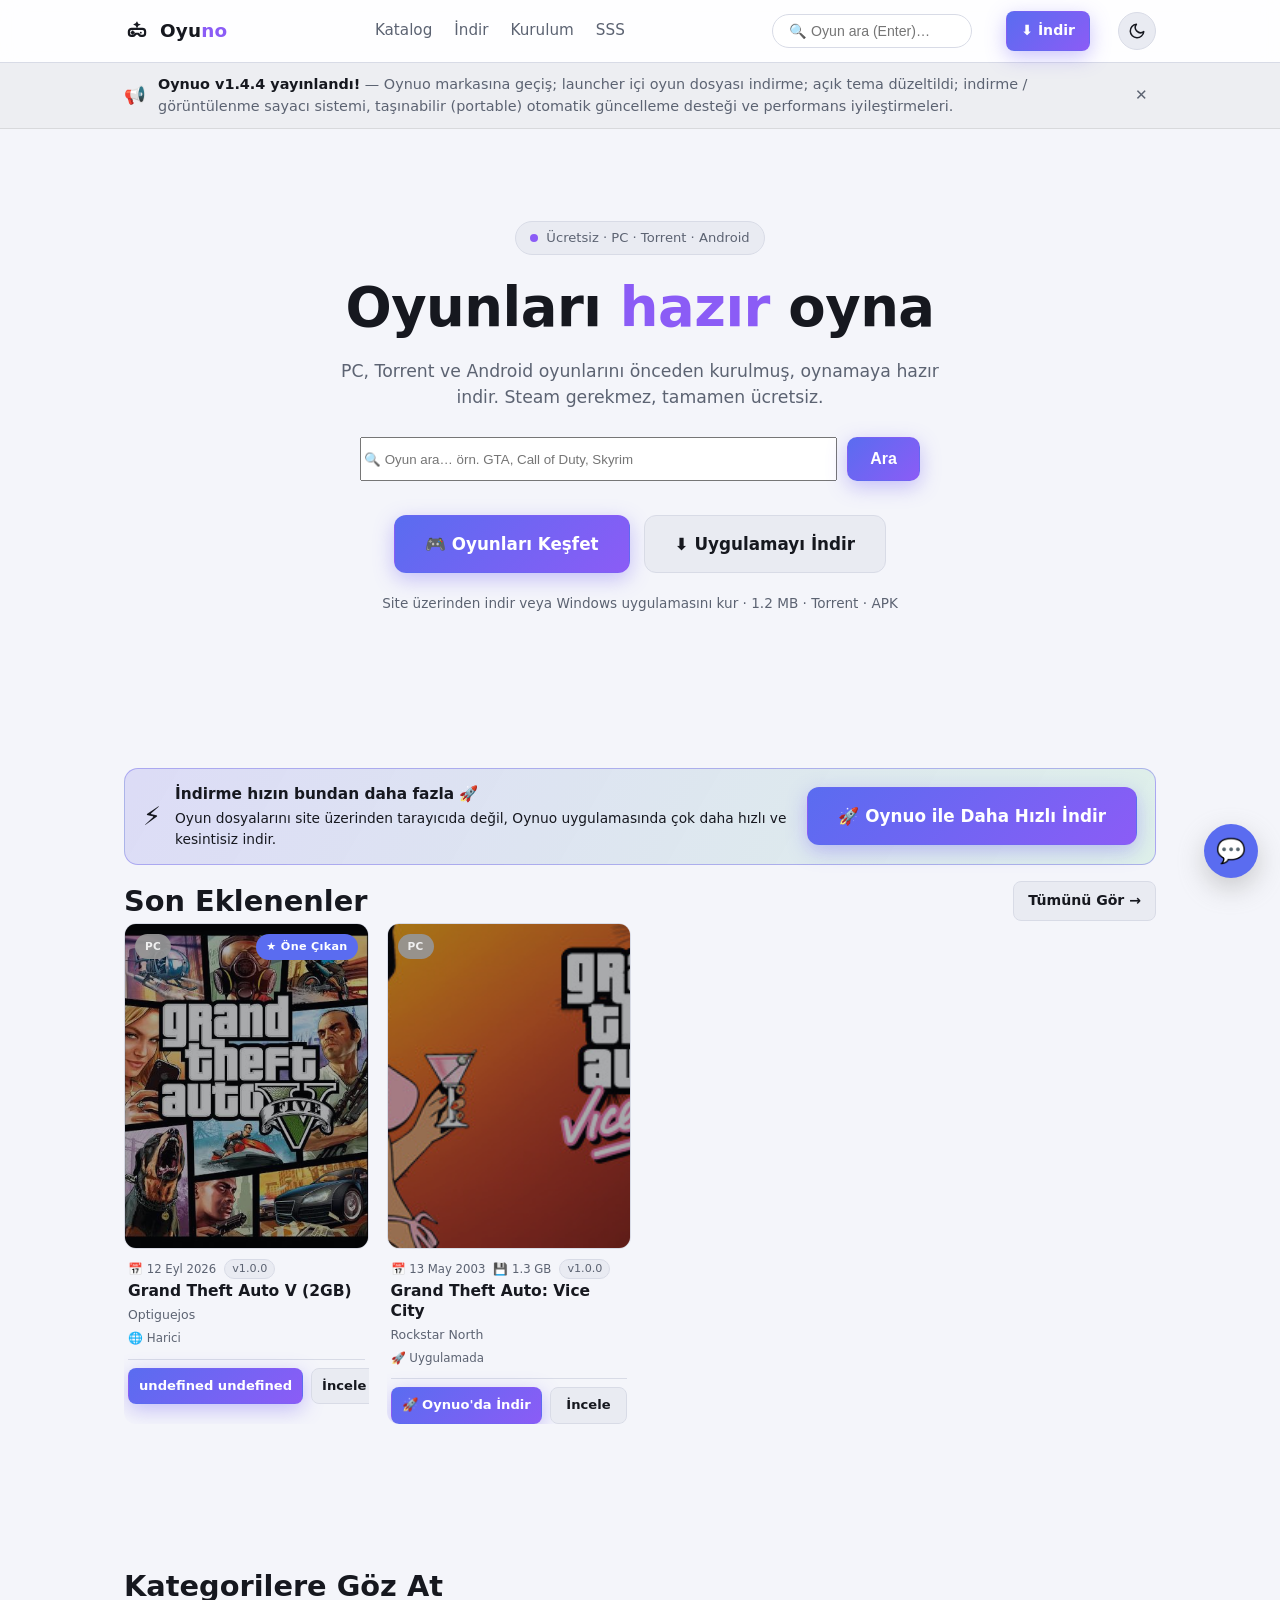
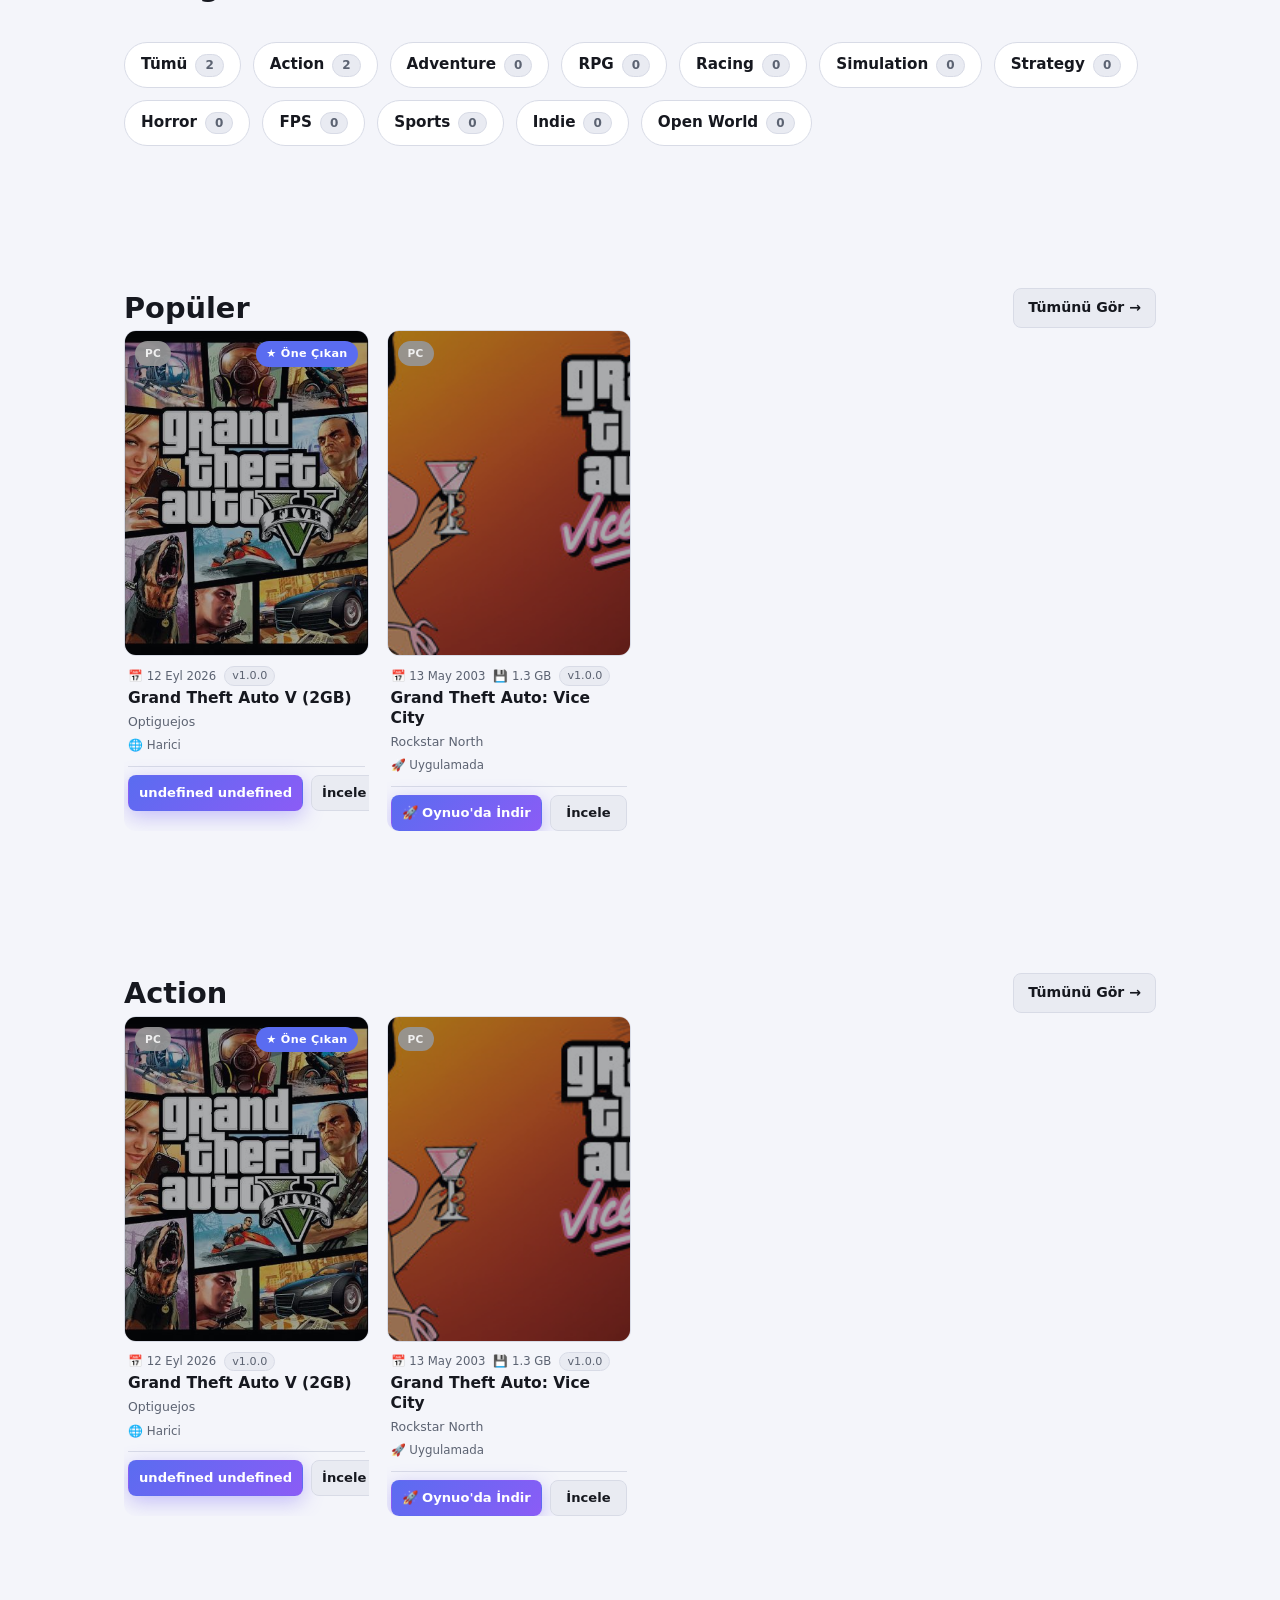
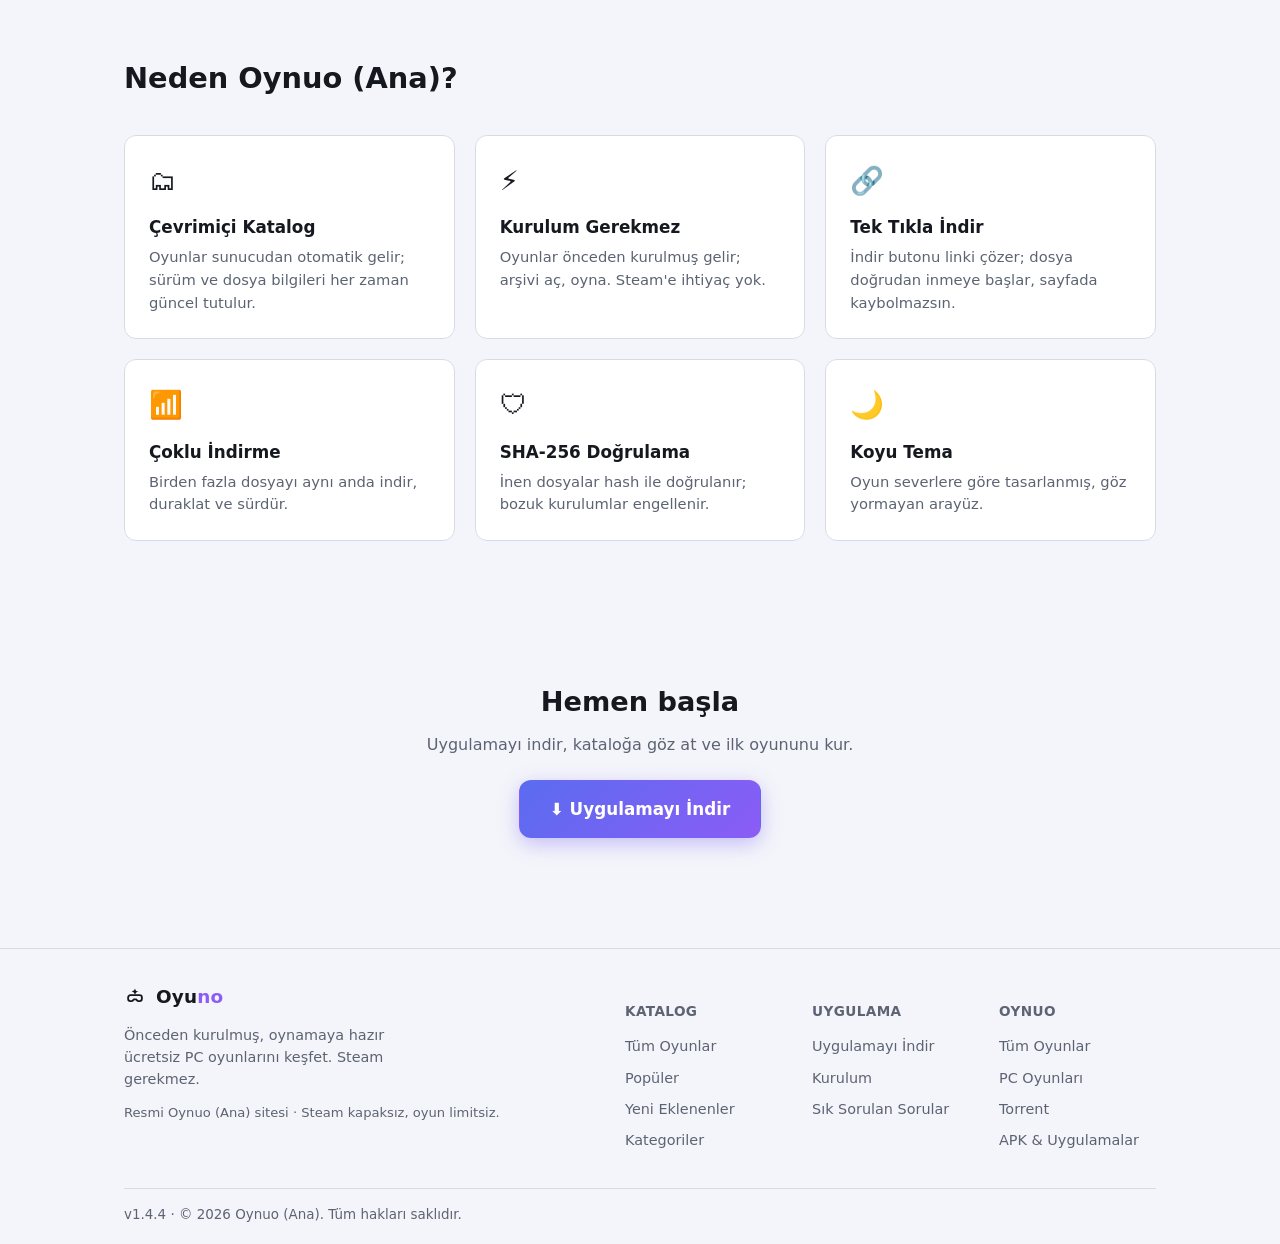
==== index.html @ 8cba9a00 "Modern renkli tema (mor-mavi), hero PC/Torrent/Android vurgusu, cache-busting v20260929b" ====
<!doctype html>
<html lang="tr">
<head>
  <meta charset="utf-8" />
  <meta name="viewport" content="width=device-width, initial-scale=1.0" />
  <title>Oynuo - Oyun Kütüphanesi</title>
  <meta name="description" content="Oynuo (Ana): en sevdiğin PC oyunlarını önceden kurulmuş, oynamaya hazır indir. Steam gerekmez, tamamen ücretsiz. Siteden veya Windows uygulamasından oyna." />
  <link rel="icon" href="logo.svg" type="image/svg+xml" />
  <link rel="icon" href="favicon.png" type="image/png" />
  <link rel="apple-touch-icon" href="apple-touch-icon.png" />
  <link rel="stylesheet" href="style.css?v=20260929b" />
</head>
<body>
  
  <header class="nav">
    <div class="wrap nav-inner">
      <a class="brand" href="#/">
        <svg viewBox="0 0 24 24" width="26" height="26" fill="none" stroke="currentColor" stroke-width="2" stroke-linecap="round" stroke-linejoin="round">
          <path d="M7 10h10a2.5 2.5 0 0 1 2.5 2.5V14a2.5 2.5 0 0 1-2.5 2.5h-1.2a2 2 0 0 1-1.6-.8l-1-1.2h-2.4l-1 1.2a2 2 0 0 1-1.6.8H7A2.5 2.5 0 0 1 4.5 14v-1.5A2.5 2.5 0 0 1 7 10z"/>
          <path d="M8 12.5v2M7 13.5h2"/>
          <circle cx="15.5" cy="13.5" r="0.9" fill="currentColor" stroke="none"/>
          <path d="M12 3l1.2 2.4L15.6 6l-2.4 1.2L12 9.6l-1.2-2.4L8.4 6l2.4-1.2z" fill="currentColor" stroke="none"/>
        </svg>
        <span class="brand-name">Oyu<span class="accent">no</span></span>
      </a>
      <nav class="nav-links">
        <a href="#/katalog">Katalog</a>
        <a href="#/indir">İndir</a>
        <a href="#/kurulum">Kurulum</a>
        <a href="#/sss">SSS</a>
      </nav>
      <input id="navSearch" class="nav-search" type="search" placeholder="🔍 Oyun ara (Enter)…" aria-label="Oyunda ara" />
      <a class="btn btn-primary btn-sm nav-cta" href="#/indir">⬇ İndir</a>
      <button id="themeToggle" class="btn btn-ghost btn-sm theme-toggle" title="Tema Değiştir" aria-label="Tema değiştir"><svg viewBox="0 0 24 24" width="18" height="18" fill="none" stroke="currentColor" stroke-width="2" stroke-linecap="round" stroke-linejoin="round"><circle cx="12" cy="12" r="4"/><path d="M12 2v2M12 20v2M4.9 4.9l1.4 1.4M17.7 17.7l1.4 1.4M2 12h2M20 12h2M4.9 19.1l1.4-1.4M17.7 6.3l1.4-1.4"/></svg></button>
    </div>
  </header>

  <div id="newsBanner" class="news-banner" hidden>
    <div class="wrap news-banner-inner">
      <span class="news-ico">📢</span>
      <div class="news-text" id="newsText"></div>
      <button class="news-close" id="newsClose" aria-label="Kapat">✕</button>
    </div>
  </div>

  <div id="updateBanner" class="update-banner" hidden></div>

  <main>
    <section data-view="home">
      <div class="hero">
        <div class="wrap hero-inner">
          <div class="hero-badge"><span class="dot"></span> Ücretsiz · PC · Torrent · Android</div>
          <h1>Oyunları <span class="accent">hazır</span> oyna</h1>
          <p class="hero-sub">PC, Torrent ve Android oyunlarını önceden kurulmuş, oynamaya hazır indir. Steam gerekmez, tamamen ücretsiz.</p>
          <form id="homeSearchForm" class="hero-search" action="#">
            <input id="homeSearchInput" type="search" placeholder="🔍 Oyun ara… örn. GTA, Call of Duty, Skyrim" />
            <button class="btn btn-primary" type="submit">Ara</button>
          </form>
          <div class="hero-cta">
            <a class="btn btn-primary btn-lg" href="#/katalog">🎮 Oyunları Keşfet</a>
            <a class="btn btn-ghost btn-lg" href="#/indir">⬇ Uygulamayı İndir</a>
          </div>
          <p class="hero-meta">Site üzerinden indir veya <span class="dim">Windows uygulamasını kur</span> · <span id="zipSize" class="dim">1.2 MB</span> · <a href="#/katalog" class="dim" data-tab-link="torrent">Torrent</a> · <a href="#/katalog" class="dim" data-tab-link="apk">APK</a></p>
        </div>
      </div>

      <section class="section" id="recentSection">
        <div class="wrap">
          <div class="promo-host" id="homePromo"></div>
          <div class="section-head">
            <h2 class="section-title">Son Eklenenler</h2>
            <a class="btn btn-ghost btn-sm" href="#/katalog">Tümünü Gör →</a>
          </div>
          <div id="homeRecentGrid" class="grid"><div class="loader"></div></div>
        </div>
      </section>

      <section class="section" id="catSection">
        <div class="wrap">
          <h2 class="section-title">Kategorilere Göz At</h2>
          <div id="homeCats" class="home-cats"></div>
        </div>
      </section>

      <section class="section" id="popularSection">
        <div class="wrap">
          <div class="section-head">
            <h2 class="section-title">Popüler</h2>
            <a class="btn btn-ghost btn-sm" href="#/katalog">Tümünü Gör →</a>
          </div>
          <div id="homePopularGrid" class="grid"></div>
        </div>
      </section>

      <div id="homeSections"></div>

      <section class="section" id="ozellikler">
        <div class="wrap">
          <h2 class="section-title">Neden Oynuo (Ana)?</h2>
          <div class="features">
            <div class="feature"><div class="f-icon">🗂</div><h3>Çevrimiçi Katalog</h3><p>Oyunlar sunucudan otomatik gelir; sürüm ve dosya bilgileri her zaman güncel tutulur.</p></div>
            <div class="feature"><div class="f-icon">⚡</div><h3>Kurulum Gerekmez</h3><p>Oyunlar önceden kurulmuş gelir; arşivi aç, oyna. Steam'e ihtiyaç yok.</p></div>
            <div class="feature"><div class="f-icon">🔗</div><h3>Tek Tıkla İndir</h3><p>İndir butonu linki çözer; dosya doğrudan inmeye başlar, sayfada kaybolmazsın.</p></div>
            <div class="feature"><div class="f-icon">📶</div><h3>Çoklu İndirme</h3><p>Birden fazla dosyayı aynı anda indir, duraklat ve sürdür.</p></div>
            <div class="feature"><div class="f-icon">🛡</div><h3>SHA-256 Doğrulama</h3><p>İnen dosyalar hash ile doğrulanır; bozuk kurulumlar engellenir.</p></div>
            <div class="feature"><div class="f-icon">🌙</div><h3>Koyu Tema</h3><p>Oyun severlere göre tasarlanmış, göz yormayan arayüz.</p></div>
          </div>
        </div>
      </section>

      <section class="section section-cta">
        <div class="wrap cta-inner">
          <h2>Hemen başla</h2>
          <p>Uygulamayı indir, kataloğa göz at ve ilk oyununu kur.</p>
          <a class="btn btn-primary btn-lg" href="#/indir">⬇ Uygulamayı İndir</a>
        </div>
      </section>
    </section>

    <section data-view="katalog" hidden>
      <div class="wrap section">
        <div class="catalog-head">
          <div>
            <h1 class="page-title" id="catalogTitle">Oyun Kataloğu</h1>
            <p class="page-sub" id="catalogCount">Yükleniyor…</p>
          </div>
          <div class="catalog-controls">
            <input id="searchInput" class="search-input" type="search" placeholder="🔍 Oyun ara…" oninput="window.app && app.applySearch(this.value)" />
            <nav class="platform-tabs" id="platformTabs" role="tablist" aria-label="Platform seçimi">
              <button type="button" class="ptab active" data-platform="all" role="tab" aria-selected="true">🗂 Tümü</button>
              <button type="button" class="ptab" data-platform="pc" role="tab" aria-selected="false">🖥️ PC</button>
              <button type="button" class="ptab" data-platform="torrent" role="tab" aria-selected="false">🌐 Torrent</button>
              <button type="button" class="ptab" data-platform="apk" role="tab" aria-selected="false">🤖 APK</button>
            </nav>
            <select id="catFilter" class="select" onchange="window.app && app.applyFilter(this.value)">
              <option value="">Tüm Kategoriler</option>
            </select>
            <select id="sortFilter" class="select" onchange="window.app && app.applySort(this.value)">
              <option value="default">Sıralama</option>
              <option value="popular">🔥 Popüler</option>
              <option value="new">🕐 Yeni</option>
              <option value="az">🔤 Alfabetik</option>
            </select>
          </div>
        </div>
        <div id="appsStrip" class="apps-strip" hidden></div>
        <div id="catalogGrid" class="grid">
          <div class="loader"></div>
        </div>
      </div>
    </section>

    <section data-view="game" hidden>
      <div class="wrap section" id="gameDetail"><div class="loader"></div></div>
    </section>

    <section data-view="indir" hidden>
      <div class="wrap section">
        <h1 class="page-title">Uygulamaları İndir</h1>
        <p class="page-sub">Platformuna göre en uygun paketi seç. PC için Oynuo masaüstü, Android için Oynuo APK.</p>
        <h2 class="apps-group-title" style="margin-top:6px;text-transform:none;font-size:1rem">🖥 PC — Oynuo Windows Uygulaması</h2>
        <div class="downloads">
          <a class="card card-featured" href="downloads/Oynuo-1.4.4-installers.zip">
            <div class="card-tag">Önerilen</div>
            <div class="card-icon">📦</div>
            <h3>Tüm Kurulumlar (ZIP)</h3>
            <p>Oynuo (Ana) kurulum (EXE) + MSI, tek arşivde.</p>
            <div class="card-size" id="zipCardSize">4.0 MB</div>
            <span class="btn btn-primary">ZIP İndir</span>
          </a>
          <a class="card" href="downloads/Oynuo_1.4.4_x64-setup.exe">
            <div class="card-icon">⚙️</div>
            <h3>Kurulum (EXE)</h3>
            <p>NSIS kurulum sihirbazı. En kolay yol.</p>
            <div class="card-size" id="exeSize">1.2 MB</div>
            <span class="btn btn-ghost">EXE İndir</span>
          </a>
          <a class="card" href="downloads/Oynuo_1.4.4_x64_en-US.msi">
            <div class="card-icon">🏢</div>
            <h3>MSI Paketi</h3>
            <p>Kurumsal dağıtım için Windows Installer.</p>
            <div class="card-size" id="msiSize">1.7 MB</div>
            <span class="btn btn-ghost">MSI İndir</span>
          </a>
          <a class="card" href="downloads/Oynuo_1.4.4_portable.exe">
            <div class="card-icon">💾</div>
            <h3>Taşınabilir (EXE)</h3>
            <p>Kurulum gerektirmez; çift tıkla çalıştır.</p>
            <div class="card-size" id="portableSize">3.2 MB</div>
            <span class="btn btn-ghost">EXE İndir</span>
          </a>
        </div>
        <h2 class="apps-group-title" style="margin-top:30px;text-transform:none;font-size:1rem">🤖 Android — Oynuo Mobil Uygulaması (APK)</h2>
        <div class="downloads">
          <a class="card card-featured" href="downloads/OynuoAndroid-arm64.apk">
            <div class="card-tag">Önerilen</div>
            <div class="card-icon">🤖</div>
            <h3>Oynuo Android (ARM64)</h3>
            <p>Güncel Android telefonlar (çoğu cihaz) için APK.</p>
            <div class="card-size">6.8 MB</div>
            <span class="btn btn-primary">APK İndir</span>
          </a>
          <a class="card" href="downloads/OynuoAndroid-x86_64.apk">
            <div class="card-icon">📱</div>
            <h3>Oynuo Android (x86_64)</h3>
            <p>Emülatörler (BlueStacks vb.) ve x86_64 cihazlar için APK.</p>
            <div class="card-size">7.7 MB</div>
            <span class="btn btn-ghost">APK İndir</span>
          </a>
        </div>
      </div>
    </section>

    <section data-view="kurulum" hidden>
      <div class="wrap section">
        <h1 class="page-title">Kurulum</h1>
        <p class="page-sub">Uygulama kısa sürede çalışmaya hazır. Tek akış; seçim gerekmez.</p>
        <div id="setupWizard">
          <div class="setup-bar"><div id="setupBarFill" class="setup-bar-fill"></div></div>
          <div class="sw-steps">
            <div class="sw-step" id="swStep1">
              <div class="sw-num">1</div>
              <div class="sw-body">
                <div class="sw-title">Dosya hazırlanıyor</div>
                <p class="sw-sub">Kurulum paketi indiriliyor ve doğrulanıyor.</p>
              </div>
              <div class="sw-check">⏳</div>
            </div>
            <div class="sw-step" id="swStep2">
              <div class="sw-num">2</div>
              <div class="sw-body">
                <div class="sw-title">Kuruluma hazırlık</div>
                <p class="sw-sub">Gerekli dosyalar kontrol ediliyor; bağımlılıklar hazırlanıyor.</p>
              </div>
              <div class="sw-check">⋯</div>
            </div>
            <div class="sw-step" id="swStep3">
              <div class="sw-num">3</div>
              <div class="sw-body">
                <div class="sw-title">Uygulama kuruluyor</div>
                <p class="sw-sub">Eski sürüm silinmez, dosyaların üzerine yazılır; hesaplar, favoriler ve tema tercihlerin aynen korunur.</p>
              </div>
              <div class="sw-check">⋯</div>
            </div>
            <div class="sw-step" id="swStep4">
              <div class="sw-num">4</div>
              <div class="sw-body">
                <div class="sw-title">Sunucuya bağlanıyor</div>
                <p class="sw-sub">İlk açılışta ayarlardan oyun sunucusunun adresi girilir (örn. http://192.168.1.20:3001).</p>
              </div>
              <div class="sw-check">⋯</div>
            </div>
            <div class="sw-step" id="swStep5">
              <div class="sw-num">✓</div>
              <div class="sw-body">
                <div class="sw-title">Kurulum tamamlandı</div>
                <p class="sw-sub">Oynamaya hazırsın. Katalogdan tek tık seç ve başlat.</p>
              </div>
              <div class="sw-check">🎉</div>
            </div>
          </div>
          <div class="sw-actions">
            <button class="btn btn-primary btn-lg" id="setupNext" type="button">Sıradaki →</button>
            <a class="btn btn-ghost" id="setupStart" href="#/indir">Paketi İndir</a>
          </div>
          <p class="sw-status dim" id="setupStatus"></p>
        </div>
      </div>
    </section>

    <section data-view="sss" hidden>
      <div class="wrap section">
        <h1 class="page-title">Sık Sorulan Sorular</h1>
        <div class="faq">
          <details><summary>Uygulama ücretli mi?</summary><p>Hayır. Oynuo (Ana) tamamen ücretsizdir.</p></details>
          <details><summary>Hangi sistemlerde çalışır?</summary><p>Windows 10/11 (64-bit). Güncel bir WebView2 sürümü gereklidir; genellikle otomatik kurulur.</p></details>
          <details><summary>Oyunlar nereden geliyor?</summary><p>Katalog, sunucudaki çevrimiçi API üzerinden güncel tutulur; oyunlar sunucuya eklenen linklerle yayınlanır.</p></details>
          <details><summary>Oyunu siteden de indirebilir miyim?</summary><p>Evet. İndir butonu linki çözer ve dosyayı doğrudan indirmeye başlar; gerekirse sayfada açmaya devam edebilirsin.</p></details>
          <details><summary>İnternet bağlantısı olmadan kullanabilir miyim?</summary><p>Oyun listesi için sunucuya bağlantı gerekir; katalog alındıktan sonra cihazda önbellekte tutulur.</p></details>
        </div>
      </div>
    </section>
  </main>

  <footer class="footer">
    <div class="wrap footer-grid">
      <div class="footer-col footer-about">
        <div class="brand">
          <svg viewBox="0 0 24 24" width="22" height="22" fill="none" stroke="currentColor" stroke-width="2" stroke-linecap="round" stroke-linejoin="round">
            <path d="M7 10h10a2.5 2.5 0 0 1 2.5 2.5V14a2.5 2.5 0 0 1-2.5 2.5h-1.2a2 2 0 0 1-1.6-.8l-1-1.2h-2.4l-1 1.2a2 2 0 0 1-1.6.8H7A2.5 2.5 0 0 1 4.5 14v-1.5A2.5 2.5 0 0 1 7 10z"/>
            <path d="M12 3l1.2 2.4L15.6 6l-2.4 1.2L12 9.6l-1.2-2.4L8.4 6l2.4-1.2z" fill="currentColor" stroke="none"/>
          </svg>
          <span class="brand-name">Oyu<span class="accent">no</span></span>
        </div>
        <p class="footer-blurb">Önceden kurulmuş, oynamaya hazır ücretsiz PC oyunlarını keşfet. Steam gerekmez.</p>
        <p class="footer-official">Resmi Oynuo (Ana) sitesi · <span class="dim">Steam kapaksız, oyun limitsiz.</span></p>
      </div>
      <div class="footer-col">
        <h4>Katalog</h4>
        <a href="#/katalog">Tüm Oyunlar</a>
        <a href="#/katalog">Popüler</a>
        <a href="#/katalog">Yeni Eklenenler</a>
        <a href="#/katalog">Kategoriler</a>
      </div>
      <div class="footer-col">
        <h4>Uygulama</h4>
        <a href="#/indir">Uygulamayı İndir</a>
        <a href="#/kurulum">Kurulum</a>
        <a href="#/sss">Sık Sorulan Sorular</a>
      </div>
      <div class="footer-col">
        <h4>Oynuo</h4>
        <a href="#/katalog">Tüm Oyunlar</a>
        <a href="#" onclick="window.app && app.applyPlatform('pc'); location.hash='/katalog'; return false;">PC Oyunları</a>
        <a href="#" onclick="window.app && app.applyPlatform('torrent'); location.hash='/katalog'; return false;">Torrent</a>
        <a href="#" onclick="window.app && app.applyPlatform('apk'); location.hash='/katalog'; return false;">APK & Uygulamalar</a>
      </div>
      <div class="footer-bottom">
        <p class="footer-meta"><span id="footerVersion">v1.4.4</span> · © 2026 Oynuo (Ana). Tüm hakları saklıdır.</p>
      </div>
    </div>
  </footer>

  <button id="feedbackBtn" class="feedback-fab" title="Geri Bildirim & Hata Bildir">💬</button>
  <button id="toTop" class="to-top" title="Yukarı Dön" aria-label="Yukarı dön">↑</button>

  <script src="app.js?v=20260929b"></script>
  <script>
    (function () {
      var tabs = document.querySelectorAll("#platformTabs .ptab");
      function syncTabs(platform) {
        tabs.forEach(function (b) {
          var on = (b.dataset.platform || "all") === (platform || "all");
          b.classList.toggle("active", on);
          b.setAttribute("aria-selected", on ? "true" : "false");
        });
      }
      tabs.forEach(function (b) {
        b.addEventListener("click", function () {
          var p = b.dataset.platform || "all";
          if (window.app) app.applyPlatform(p);
          syncTabs(p);
        });
      });
      document.addEventListener("DOMContentLoaded", function () {
        var plat = null;
        try { var h = (location.hash || "").toLowerCase(); var m = h.match(/(?:pc|torrent|apk)/); if (m) plat = m[0]; } catch (e) {}
        syncTabs(plat || "all");
      });
    })();
  </script>
</body>
</html>
---- style.css ----
:root {
  --bg: #0f1420;
  --bg-soft: #161d2c;
  --bg-raised: #1e2736;
  --border: #2b3650;
  --text: #eef1f7;
  --text-dim: #a3adc2;
  --primary: #5a6cf0;
  --primary-hover: #7a89ff;
  --accent: #8b5cf6;
  --radius: 12px;
  --shadow: 0 10px 30px rgba(0, 0, 0, .35);
  color-scheme: dark;
}

[data-theme="light"] {
  --bg: #f4f5fa;
  --bg-soft: #ffffff;
  --bg-raised: #e9ebf2;
  --border: #d8dbe6;
  --text: #16181f;
  --text-dim: #5c6372;
  --primary: #5a6cf0;
  --primary-hover: #4a5ad8;
  --accent: #8b5cf6;
  --shadow: 0 10px 30px rgba(40, 45, 70, .12);
  color-scheme: light;
}

[data-theme="light"] body {
  background: var(--bg);
}

[data-theme="light"] .nav { background: rgba(255, 255, 255, .85); }
[data-theme="light"] .site-link.active { color: #fff; }
[data-theme="light"] .site-link.active:hover { color: #fff; }
[data-theme="light"] .gcard-overlay { background: rgba(10, 12, 18, .35); }
[data-theme="light"] .gcard-cat { background: rgba(255, 255, 255, .85); border-color: rgba(0,0,0,.1); color: #16181f; }
[data-theme="light"] .gcard-play svg { background: rgba(255, 255, 255, .85); border-color: rgba(0,0,0,.2); color: #16181f; }

* { box-sizing: border-box; }

html { scroll-behavior: smooth; }

body {
  margin: 0;
  font-family: "Segoe UI", system-ui, -apple-system, Roboto, Arial, sans-serif;
  background: var(--bg);
  color: var(--text);
  line-height: 1.55;
  min-height: 100vh;
  overflow-x: hidden;
}

a { color: inherit; text-decoration: none; }
img { max-width: 100%; display: block; }
h1, h2, h3, p { margin: 0; }
::selection { background: rgba(150, 150, 150, .35); }
:focus-visible { outline: 2px solid var(--primary); outline-offset: 2px; border-radius: 4px; }

::-webkit-scrollbar { width: 11px; height: 11px; }
::-webkit-scrollbar-track { background: var(--bg); }
::-webkit-scrollbar-thumb { background: var(--bg-raised); border-radius: 8px; border: 2px solid var(--bg); }
::-webkit-scrollbar-thumb:hover { background: var(--primary); }

.wrap { max-width: 1080px; margin: 0 auto; padding: 0 24px; }
.dim { color: var(--text-dim); }
.accent { color: var(--accent); }

/* ---------- Nav ---------- */
.nav {
  position: sticky;
  top: 0;
  z-index: 50;
  background: rgba(28, 28, 28, .82);
  backdrop-filter: blur(12px);
  border-bottom: 1px solid var(--border);
}
.nav-inner { display: flex; align-items: center; gap: 28px; height: 62px; }
.brand { display: flex; align-items: center; gap: 10px; font-weight: 700; font-size: 1.15rem; letter-spacing: .2px; }

/* ---------- Site switcher ---------- */
.site-switch { background: var(--bg-soft); border-bottom: 1px solid var(--border); }
.site-switch-inner { display: flex; align-items: center; gap: 6px; min-height: 38px; max-width: 1080px; margin: 0 auto; padding: 6px 24px; flex-wrap: wrap; }
.site-switch-label { font-size: .74rem; font-weight: 700; color: var(--text-dim); margin-right: 4px; }
.site-link { font-size: .74rem; font-weight: 700; color: var(--text-dim); padding: 4px 11px; border-radius: 999px; border: 1px solid transparent; transition: all .14s; white-space: nowrap; }
.site-link:hover { color: var(--text); background: var(--bg-raised); border-color: var(--border); }
.site-link.active { color: #111; background: var(--primary); border-color: var(--primary); }
.site-link.active:hover { color: #111; }
.nav-links { display: flex; gap: 22px; margin-left: auto; }
.nav-links a { color: var(--text-dim); font-size: .95rem; transition: color .15s; }
.nav-links a:hover { color: var(--text); }
.nav-cta { margin-left: 6px; }
.nav-search {
  margin-left: auto;
  background: var(--bg-soft); color: var(--text);
  border: 1px solid var(--border); border-radius: 999px;
  padding: 8px 16px; font-size: .88rem; width: 200px; outline: none;
  transition: border-color .15s, width .2s ease;
}
.nav-search:focus { border-color: var(--primary); width: 240px; }

/* ---------- Update banner ---------- */
.update-banner {
  position: sticky;
  top: 62px;
  z-index: 45;
  border-bottom: 1px solid rgba(150, 150, 150, .25);
  background: rgba(150, 150, 150, .08);
  backdrop-filter: blur(12px);
}
.update-banner-inner {
  display: flex;
  align-items: center;
  gap: 12px;
  max-width: 1080px;
  margin: 0 auto;
  padding: 10px 24px;
  font-size: .9rem;
}
.update-text { display: flex; flex-direction: column; gap: 2px; color: var(--text-dim); }
.update-text strong { color: var(--text); }
.update-actions { margin-left: auto; display: flex; align-items: center; gap: 10px; flex-shrink: 0; }

/* ---------- Buttons ---------- */
.btn {
  display: inline-flex;
  align-items: center;
  justify-content: center;
  gap: 8px;
  border: 1px solid transparent;
  border-radius: 10px;
  font-size: 1rem;
  font-weight: 600;
  padding: 12px 22px;
  cursor: pointer;
  transition: transform .12s, box-shadow .12s, background .15s;
  white-space: nowrap;
}
.btn:hover { transform: translateY(-1px); }
.btn-primary { background: linear-gradient(135deg, #5a6cf0, #8b5cf6); color: #fff; box-shadow: 0 6px 20px rgba(110, 90, 245, .35); }
[data-theme="light"] .btn-primary { color: #fff; }
.btn-primary:hover { box-shadow: 0 8px 26px rgba(110, 90, 245, .5); transform: translateY(-1px); }
.btn-ghost { background: var(--bg-raised); color: var(--text); border-color: var(--border); }
.btn-ghost:hover { border-color: var(--primary); }
.btn-sm { padding: 8px 14px; font-size: .88rem; border-radius: 8px; }
.btn-lg { padding: 15px 30px; font-size: 1.05rem; border-radius: 12px; }
.btn svg { flex: none; }

/* ---------- Hero ---------- */
.hero { padding: 92px 0 84px; text-align: center; }
.hero-badge { display: inline-flex; align-items: center; gap: 8px; background: var(--bg-raised); border: 1px solid var(--border); padding: 6px 14px; border-radius: 999px; font-size: .82rem; color: var(--text-dim); margin-bottom: 22px; }
.hero-badge .dot { width: 8px; height: 8px; border-radius: 50%; background: var(--accent); }
.hero h1 { font-size: clamp(2.2rem, 5vw, 3.4rem); font-weight: 800; letter-spacing: -.5px; line-height: 1.15; }
.hero-sub { max-width: 640px; margin: 18px auto 0; color: var(--text-dim); font-size: 1.08rem; }
.hero-cta { display: flex; gap: 14px; justify-content: center; flex-wrap: wrap; margin-top: 34px; }
.hero-meta { margin-top: 20px; color: var(--text-dim); font-size: .85rem; }
.hero-search { display: flex; gap: 10px; max-width: 560px; margin: 26px auto 0; }
.hero-search input { flex: 1; min-width: 0; }

/* ---------- Sections ---------- */
.section { padding: 70px 0; }
.section-head { display: flex; align-items: center; justify-content: space-between; gap: 14px; flex-wrap: wrap; }
.section-head .section-title { margin-bottom: 0; }
.section-title { font-size: 1.8rem; font-weight: 800; margin-bottom: 34px; }
.page-title { font-size: 2rem; font-weight: 800; }
.page-sub { color: var(--text-dim); margin-top: 6px; margin-bottom: 28px; }

/* ---------- Home categories ---------- */
.home-cats { display: flex; flex-wrap: wrap; gap: 12px; }
.cat-chip {
  display: inline-flex; align-items: center; gap: 8px;
  padding: 10px 16px; border-radius: 999px;
  background: var(--bg-soft); border: 1px solid var(--border);
  font-size: .95rem; font-weight: 600; color: var(--text);
  transition: transform .15s, border-color .15s, background .15s;
}
.cat-chip:hover { transform: translateY(-2px); border-color: var(--primary); background: var(--bg-raised); }
.cat-chip-count {
  background: var(--bg-raised); border: 1px solid var(--border);
  border-radius: 999px; padding: 1px 9px; font-size: .75rem; color: var(--text-dim);
}

.features { display: grid; grid-template-columns: repeat(auto-fit, minmax(260px, 1fr)); gap: 20px; }
.feature { background: var(--bg-soft); border: 1px solid var(--border); border-radius: var(--radius); padding: 24px; transition: transform .15s, border-color .15s; }
.feature:hover { transform: translateY(-3px); border-color: var(--primary); }
.f-icon { font-size: 1.7rem; }
.feature h3 { margin: 12px 0 6px; font-size: 1.05rem; }
.feature p { color: var(--text-dim); font-size: .92rem; }

.section-cta { text-align: center; }
.cta-inner h2 { font-size: 1.7rem; }
.cta-inner p { color: var(--text-dim); margin: 10px 0 22px; }

/* ---------- News banner ---------- */
.news-banner {
  background: rgba(150, 150, 150, .08);
  border-bottom: 1px solid rgba(150, 150, 150, .25);
}
.news-banner-inner { display: flex; align-items: center; gap: 12px; max-width: 1080px; margin: 0 auto; padding: 10px 24px; font-size: .9rem; }
.news-ico { font-size: 1.1rem; flex: none; }
.news-text { color: var(--text-dim); }
.news-text strong { color: var(--text); }
.news-close { margin-left: auto; flex: none; background: none; border: none; color: var(--text-dim); font-size: .95rem; cursor: pointer; padding: 4px 8px; border-radius: 8px; }
.news-close:hover { color: var(--text); background: var(--bg-raised); }

/* ---------- Theme toggle / feedback ---------- */
.theme-toggle {
  width: 38px; height: 38px; padding: 0; flex: none;
  display: inline-flex; align-items: center; justify-content: center;
  font-size: 1.15rem; line-height: 1; border-radius: 50%;
  border: 1px solid var(--border);
  background: var(--bg-raised);
  color: var(--text);
  cursor: pointer;
  transition: transform .3s ease, border-color .2s, box-shadow .2s, color .2s;
}
.theme-toggle:hover {
  border-color: var(--primary);
  color: var(--accent);
  box-shadow: 0 0 0 4px rgba(150, 150, 150, .15);
  transform: rotate(20deg) scale(1.08);
}
.theme-toggle:active { transform: rotate(100deg) scale(.94); }
.feedback-fab {
  position: fixed; right: 22px; bottom: 22px; z-index: 300; width: 54px; height: 54px;
  border: none; border-radius: 50%; cursor: pointer; font-size: 1.5rem;
  background: var(--primary); color: #fff;
  box-shadow: 0 10px 26px rgba(150, 150, 150, .45); transition: transform .15s, box-shadow .15s;
}
.feedback-fab:hover { transform: translateY(-3px) scale(1.05); box-shadow: 0 14px 30px rgba(150, 150, 150, .55); }

/* ---------- Stats badges ---------- */
.gcard-stats { display: flex; align-items: center; gap: 10px; flex-wrap: wrap; margin-top: 6px; }
.gcard-stats span { color: var(--text-dim); font-size: .76rem; }
.stat-views::before { content: "👁 "; }
.stat-downloads::before { content: "⬇ "; }
.stat-popular { color: var(--accent) !important; font-weight: 700; }
.stat-popular::before { content: "🔥 "; }
.gcard-views, .gcard-dl { color: var(--text-dim); font-size: .78rem; }
.gcard-meta-sep { color: var(--border); opacity: .8; }

/* ---------- Sort row tweak ---------- */
.sort-note { color: var(--text-dim); font-size: .82rem; margin-top: 8px; }

/* ---------- Catalog ---------- */
.catalog-head { display: flex; justify-content: space-between; align-items: flex-end; gap: 16px; flex-wrap: wrap; }
.catalog-controls { display: flex; gap: 10px; flex-wrap: wrap; }
.search-input {
  background: var(--bg-raised); color: var(--text); border: 1px solid var(--border);
  border-radius: 10px; padding: 10px 14px; font-size: 16px; outline: none; min-width: 220px;
}
.search-input:focus { border-color: var(--primary); }
.select {
  background: var(--bg-raised); color: var(--text); border: 1px solid var(--border);
  border-radius: 10px; padding: 10px 14px; font-size: 16px; cursor: pointer; outline: none;
}
.select:focus { border-color: var(--primary); }

.grid { display: grid; grid-template-columns: repeat(auto-fill, minmax(200px, 1fr)); gap: 18px; }

.gcard { background: transparent; border: none; border-radius: 12px; overflow: hidden; display: flex; flex-direction: column; transition: transform .15s; position: relative; }
.gcard:hover { transform: translateY(-3px); }
.gcard-cover { position: relative; aspect-ratio: 3 / 4; background: var(--bg-raised); border-radius: 12px; border: 1px solid var(--border); overflow: hidden; display: block; transition: border-color .15s, box-shadow .15s; }
.gcard:hover .gcard-cover { border-color: var(--primary); box-shadow: 0 12px 30px rgba(150, 150, 150, .22); }
.gcard-cover-img { width: 100%; height: 100%; object-fit: cover; transition: transform .3s; }
.gcard:hover .gcard-cover-img { transform: scale(1.05); }
.gcard-cover .placeholder { position: absolute; inset: 0; display: flex; align-items: center; justify-content: center; font-size: 2.6rem; opacity: .7; }
.gcard-overlay { position: absolute; inset: 0; background: rgba(8, 10, 15, .35); pointer-events: none; }
.gcard-cat { position: absolute; top: 10px; left: 10px; background: rgba(13, 15, 20, .8); backdrop-filter: blur(6px); padding: 4px 10px; border-radius: 999px; font-size: .72rem; color: var(--text); border: 1px solid rgba(255,255,255,.12); z-index: 2; }
.gcard-platform { position: absolute; top: 10px; left: 10px; padding: 4px 10px; border-radius: 999px; font-size: .66rem; font-weight: 700; letter-spacing: .3px; z-index: 2; }
.badge-torrent { background: rgba(150,150,150,.92); color: #efefef; }
.badge-apk { background: rgba(160,160,160,.9); color: #111111; }
.badge-pc { background: rgba(150,150,150,.92); color: #efefef; }
.gcard-featured { position: absolute; top: 10px; right: 10px; background: var(--primary); color: #111; font-weight: 700; padding: 4px 10px; border-radius: 999px; font-size: .7rem; letter-spacing: .3px; z-index: 2; }
[data-theme="light"] .gcard-featured { color: #fff; }
.gcard-new { position: absolute; top: 10px; right: 10px; background: linear-gradient(135deg, #22c55e, #15803d); color: #fff; font-weight: 700; padding: 4px 10px; border-radius: 999px; font-size: .7rem; letter-spacing: .3px; z-index: 2; box-shadow: 0 2px 8px rgba(34,197,94,.4); }
.gcard-pop { display: inline-block; padding: 2px 8px; border-radius: 999px; font-size: .64rem; font-weight: 700; letter-spacing: .2px; margin-right: 6px; }
.gcard-pop.hot { background: linear-gradient(135deg, #f97316, #dc2626); color: #fff; }
.gcard-pop.warm { background: rgba(249, 115, 22, .18); color: var(--accent); border: 1px solid rgba(249,115,22,.4); }
[data-theme="light"] .gcard-pop.hot { color: #fff; }
.promo-host { margin-bottom: 14px; }
.app-promo { display: flex; flex-wrap: wrap; align-items: center; gap: 14px; background: linear-gradient(120deg, rgba(79,70,229,.14), rgba(34,197,94,.1)); border: 1px solid rgba(79,70,229,.35); border-radius: 14px; padding: 14px 18px; }
.app-promo-icon { font-size: 1.6rem; flex: none; }
.app-promo-text { flex: 1; min-width: 220px; font-size: .86rem; line-height: 1.5; }
.app-promo-text strong { display: block; font-size: .96rem; margin-bottom: 2px; }
.app-promo-cta { flex: none; }
@media (max-width: 640px) { .app-promo { flex-direction: column; align-items: flex-start; text-align: left; } .app-promo-cta .btn { width: 100%; } }
.gcard-play { position: absolute; inset: 0; display: flex; align-items: center; justify-content: center; z-index: 1; opacity: 0; transition: opacity .2s; }
.gcard-play svg { background: rgba(13, 15, 20, .75); border: 2px solid rgba(255,255,255,.25); border-radius: 50%; padding: 10px; width: 46px; height: 46px; color: #fff; }
.gcard:hover .gcard-play { opacity: 1; }
.gcard-body { padding: 10px 4px 0; display: flex; flex-direction: column; gap: 3px; }
.gcard-meta-top { display: flex; align-items: center; gap: 8px; flex-wrap: wrap; color: var(--text-dim); font-size: .73rem; }
.gcard-date { white-space: nowrap; }
.gcard-size2 { white-space: nowrap; }
.gcard-ver2 { color: var(--text-dim); background: var(--bg-raised); border: 1px solid var(--border); padding: 0 7px; border-radius: 999px; font-size: .7rem; line-height: 1.6; }
.gcard-title { font-weight: 700; font-size: .97rem; line-height: 1.28; display: -webkit-box; -webkit-line-clamp: 2; -webkit-box-orient: vertical; overflow: hidden; }
.gcard-title:hover { color: var(--accent); }
.gcard-dev { color: var(--text-dim); font-size: .78rem; }
.gcard-meta { display: flex; align-items: center; gap: 6px; flex-wrap: wrap; margin-top: 2px; }
.gcard-size { display: none; }
.gcard-ver { display: none; }
.gcard-ext { color: var(--text-dim); font-size: .74rem; }
.gcard-broken { color: #fca5a5; font-size: .74rem; font-weight: 600; background: rgba(248,113,113,.12); border: 1px solid rgba(248,113,113,.35); padding: 0 7px; border-radius: 999px; line-height: 1.6; }
.broken-note { background: rgba(248,113,113,.12); border: 1px solid rgba(248,113,113,.35); color: #fca5a5; font-size: .82rem; padding: 8px 10px; border-radius: 8px; }
.gcard-actions { display: flex; gap: 8px; margin-top: 8px; padding-top: 8px; border-top: 1px solid var(--border); }
.gcard-actions .btn { flex: 1; padding: 7px 10px; font-size: .82rem; }

/* ---------- Loader ---------- */
.loader { grid-column: 1 / -1; justify-self: center; width: 46px; height: 46px; margin: 60px auto; border-radius: 50%; border: 4px solid var(--border); border-top-color: var(--primary); animation: spin 0.8s linear infinite; }
@keyframes spin { to { transform: rotate(360deg); } }

.empty { grid-column: 1 / -1; text-align: center; color: var(--text-dim); padding: 60px 0; }

/* ---------- Game detail ---------- */
.detail-head { display: flex; gap: 26px; align-items: flex-start; flex-wrap: wrap; padding: 6px 0 4px; }
.detail-cover-wrap { position: relative; width: 220px; flex: none; border-radius: 14px; overflow: hidden; border: 1px solid var(--border); box-shadow: 0 16px 40px rgba(0,0,0,.45); background: var(--bg-raised); }
.detail-cover-wrap img { width: 100%; aspect-ratio: 16/9; object-fit: cover; display: block; }
.detail-cover-wrap .placeholder { display: flex; align-items: center; justify-content: center; height: 124px; font-size: 2.4rem; background: var(--bg-raised); }
.detail-cover-wrap .gcard-featured { top: auto; bottom: 10px; }
.detail-titleblock { flex: 1; min-width: 260px; padding-top: 4px; }
.detail-titleblock h1 { font-size: clamp(1.7rem, 4vw, 2.6rem); font-weight: 800; letter-spacing: -.3px; line-height: 1.15; }
.detail-dev { color: var(--accent); font-size: .95rem; margin-top: 4px; }
.detail-tags { display: flex; gap: 8px; flex-wrap: wrap; margin-top: 12px; }
.tag { background: var(--bg-soft); border: 1px solid var(--border); padding: 3px 10px; border-radius: 999px; font-size: .76rem; color: var(--text-dim); }
.crumb { font-size: .82rem; color: var(--text-dim); margin: 0 0 14px; }
.crumb a { color: var(--text-dim); transition: color .15s; }
.crumb a:hover { color: var(--accent); }
.detail-meta { display: flex; gap: 8px; flex-wrap: wrap; margin-top: 14px; }
.dm { display: inline-flex; align-items: center; gap: 5px; background: var(--bg-soft); border: 1px solid var(--border); padding: 4px 12px; border-radius: 999px; font-size: .8rem; color: var(--text-dim); }
.dm-online { color: var(--accent); border-color: rgba(150,150,150,.35); background: rgba(150,150,150,.08); }
.detail-cta { display: flex; gap: 10px; flex-wrap: wrap; margin-top: 20px; }
.detail-body { display: grid; grid-template-columns: 1fr 340px; gap: 28px; padding-top: 8px; }
.detail-main { min-width: 0; }
.detail-short { color: var(--text); font-size: 1rem; font-weight: 500; margin-bottom: 16px; }
.detail-desc-title { font-weight: 700; font-size: 1.15rem; margin: 18px 0 10px; color: var(--text); }
.detail-desc { color: var(--text-dim); white-space: pre-wrap; }
.screens { margin-top: 26px; }
.screens-title { font-weight: 700; margin-bottom: 12px; font-size: 1.05rem; }
.screens-grid { display: grid; grid-template-columns: repeat(auto-fill, minmax(200px, 1fr)); gap: 12px; }
.screens-grid .shot { border-radius: 10px; aspect-ratio: 16/9; object-fit: cover; border: 1px solid var(--border); cursor: zoom-in; transition: transform .15s, border-color .15s; }
.screens-grid .shot:hover { transform: scale(1.02); border-color: var(--primary); }
.detail-panel { background: var(--bg-soft); border: 1px solid var(--border); border-radius: var(--radius); padding: 22px; align-self: start; position: sticky; top: 82px; }
.detail-panel-title { font-weight: 700; font-size: 1rem; margin-bottom: 8px; }
.info-list { display: flex; flex-direction: column; }
.info-row { display: flex; justify-content: space-between; gap: 12px; padding: 8px 0; border-bottom: 1px dashed var(--border); font-size: .9rem; }
.info-row:last-child { border-bottom: none; }
.info-row .k { color: var(--text-dim); flex: none; }
.info-row .v { font-weight: 600; text-align: right; }
.require { margin-top: 20px; border-top: 1px solid var(--border); padding-top: 16px; }
.require h4 { margin-bottom: 12px; font-size: .95rem; }
.req-grid { display: grid; grid-template-columns: 1fr; gap: 14px; }
.req-col { background: var(--bg-raised); border: 1px solid var(--border); border-radius: 10px; padding: 12px 14px; }
.req-title { font-weight: 700; font-size: .82rem; color: var(--accent); margin-bottom: 8px; letter-spacing: .3px; text-transform: uppercase; }
.req-row { display: flex; justify-content: space-between; gap: 10px; font-size: .8rem; padding: 3px 0; }
.req-row .k { color: var(--text-dim); }
.req-row .v { text-align: right; font-weight: 500; }
.btn-block { width: 100%; }

/* ---------- Downloads ---------- */
.downloads { display: grid; grid-template-columns: repeat(auto-fit, minmax(240px, 1fr)); gap: 20px; }
.card { position: relative; display: flex; flex-direction: column; gap: 10px; background: var(--bg-soft); border: 1px solid var(--border); border-radius: var(--radius); padding: 26px 22px; transition: transform .15s, border-color .15s; }
.card:hover { transform: translateY(-3px); border-color: var(--primary); }
.card-featured { border-color: var(--primary); box-shadow: 0 0 0 1px var(--primary), var(--shadow); }
.card-tag { position: absolute; top: -11px; left: 18px; background: var(--primary); color: #111; font-size: .7rem; font-weight: 700; padding: 3px 10px; border-radius: 999px; letter-spacing: .4px; }
[data-theme="light"] .card-tag { color: #fff; }
.card-icon { font-size: 1.9rem; }
.card h3 { font-size: 1.05rem; }
.card p { color: var(--text-dim); font-size: .88rem; flex: 1; }
.card-size { color: var(--accent); font-size: .82rem; font-weight: 600; }
.card .btn { align-self: flex-start; margin-top: 4px; }

/* ---------- Apps strip (platform tabs) ---------- */
.apps-strip { margin-bottom: 26px; }
.apps-head { display: flex; align-items: baseline; gap: 12px; flex-wrap: wrap; margin-bottom: 14px; }
.apps-title { font-size: 1.2rem; font-weight: 700; }
.apps-sub { color: var(--text-dim); font-size: .85rem; }
.apps-grid { grid-template-columns: repeat(auto-fit, minmax(230px, 1fr)); gap: 16px; }
.apps-grid .card { padding: 20px 18px; }
.apps-grid .card-icon { font-size: 1.7rem; }
.apps-grid .card p { min-height: 0; }

/* Platform badge on app cards */
.card-plat { position: absolute; top: -11px; right: 18px; font-size: .66rem; font-weight: 700; letter-spacing: .4px; padding: 3px 10px; border-radius: 999px; color: #111; }
.card-plat-pc { background: #7aa2ff; }
.card-plat-torrent { background: #9e86ff; }
.card-plat-apk { background: #3ddc84; }
[data-theme="light"] .card-plat { color: #111; }

/* Grouped apps on the main tab */
.apps-group { margin-bottom: 24px; }
.apps-group-title { display: flex; align-items: center; gap: 6px; font-size: .92rem; font-weight: 700; letter-spacing: .3px; text-transform: uppercase; color: var(--text); margin-bottom: 12px; }
.apps-group-title::after { content: ""; flex: 1; height: 1px; background: var(--border); margin-left: 10px; }

/* ---------- Steps / FAQ ---------- */
.steps { list-style: none; padding: 0; display: grid; gap: 14px; counter-reset: step; }
.steps li { background: var(--bg-soft); border: 1px solid var(--border); border-radius: var(--radius); padding: 18px 22px; }
.steps b { color: var(--accent); }
.steps p { color: var(--text-dim); font-size: .92rem; margin-top: 4px; }

.faq { display: grid; gap: 12px; max-width: 760px; }
.faq details { background: var(--bg-soft); border: 1px solid var(--border); border-radius: var(--radius); padding: 4px 20px; }
.faq summary { cursor: pointer; font-weight: 600; padding: 14px 0; list-style: none; display: flex; justify-content: space-between; align-items: center; }
.faq summary::after { content: "+"; color: var(--accent); font-size: 1.2rem; }
.faq details[open] summary::after { content: "−"; }
.faq p { color: var(--text-dim); font-size: .92rem; padding-bottom: 16px; }

/* ---------- Footer ---------- */
.footer { border-top: 1px solid var(--border); margin-top: 40px; }
.footer-inner { display: flex; align-items: center; justify-content: space-between; gap: 16px; padding: 26px 24px; flex-wrap: wrap; }
.footer-grid { display: grid; grid-template-columns: 3fr 1fr 1fr 1fr; gap: 30px; padding: 34px 24px 18px; }
.footer-col { display: flex; flex-direction: column; gap: 9px; }
.footer-about { gap: 12px; padding-right: 24px; }
.footer-col h4 { font-size: .85rem; letter-spacing: .4px; text-transform: uppercase; color: var(--text-dim); margin-bottom: 4px; }
.footer-col a { color: var(--text-dim); font-size: .9rem; transition: color .15s; }
.footer-col a:hover { color: var(--primary); }
.footer-blurb { color: var(--text-dim); font-size: .9rem; max-width: 300px; }
.footer-official { color: var(--text-dim); font-size: .82rem; }
.footer-bottom { grid-column: 1 / -1; border-top: 1px solid var(--border); padding-top: 16px; margin-top: 6px; }
.footer-meta { color: var(--text-dim); font-size: .84rem; }
.footer-links { display: flex; gap: 18px; flex-wrap: wrap; }
.footer-links a { color: var(--text-dim); font-size: .88rem; transition: color .15s; }
.footer-links a:hover { color: var(--primary); }

/* ---------- Responsive ---------- */
@media (max-width: 1024px) {
  .nav-inner { height: auto; flex-wrap: wrap; gap: 8px 20px; padding: 10px 0; }
  .nav-links { display: flex; flex-wrap: wrap; gap: 14px 20px; width: 100%; order: 3; margin-left: 0; padding-top: 4px; }
  .nav-cta { order: 2; margin-left: 0; }
  .nav-search { order: 4; margin-left: 0; width: 100%; }
  .detail-body { grid-template-columns: 1fr; }
  .detail-panel { position: static; }
  .hero { padding: 64px 0 56px; }
  .section { padding: 50px 0; }
  .footer-grid { grid-template-columns: 1fr 1fr; }
}

@media (max-width: 820px) {
  .site-switch-inner { justify-content: center; text-align: center; gap: 5px; }
  .grid { grid-template-columns: repeat(auto-fill, minmax(min(220px, 100%), 1fr)); }
}

@media (max-width: 640px) {
  .wrap { padding: 0 16px; }
  .site-switch-inner { padding: 8px 16px; }
  .site-switch-label { width: 100%; text-align: center; }
  .section { padding: 32px 0; }
  .catalog-controls { flex-direction: column; }
  .select { width: 100%; }
  .hero { padding: 44px 0 40px; }
  .footer-grid { grid-template-columns: 1fr; }
  .footer-about { padding-right: 0; }
  .footer-bottom { text-align: center; }
  .footer-links { justify-content: center; }
}

/* Çentikli (notch) cihazlar için güvenli alan */
@supports (padding-top: env(safe-area-inset-top)) {
  .site-switch { padding-top: env(safe-area-inset-top); }
}

/* ==== Kurulum Sihirbazı (v1.5) ==== */
.setup-bar { height:6px; background:rgba(127,127,127,.25); border-radius:99px; overflow:hidden; margin:0 0 18px; }
.setup-bar-fill { height:100%; width:0%; background:var(--accent,#8f8f8f); border-radius:99px; transition:width .5s ease; }
.sw-steps { display:flex; flex-direction:column; gap:12px; }
.sw-step { display:flex; gap:12px; align-items:flex-start; background:rgba(127,127,127,.07); border:1px solid rgba(127,127,127,.18); border-radius:12px; padding:12px; opacity:.55; transition:opacity .3s ease, border-color .3s ease, transform .3s ease; }
.sw-step.sw-active { opacity:1; border-color:rgba(140,140,140,.55); box-shadow:0 0 0 1px rgba(140,140,140,.2); }
.sw-step.sw-done { opacity:1; }
.sw-num { width:30px; height:30px; border-radius:99px; background:rgba(140,140,140,.18); color:var(--accent,#8f8f8f); display:flex; align-items:center; justify-content:center; font-weight:700; flex-shrink:0; }
.sw-body { flex:1; }
.sw-title { font-weight:600; margin-bottom:2px; }
.sw-sub { font-size:.88em; opacity:.85; margin:0; }
.sw-check { min-width:22px; text-align:center; color:var(--accent,#cfcfcf); font-weight:700; }
.sw-actions { display:flex; flex-wrap:wrap; gap:10px; margin-top:18px; }
.sw-status { margin-top:10px; }

/* ==== Yorum Sistemi (tema uyumlu v2) ==== */
.support { margin-top:18px; border-top:1px solid rgba(127,127,127,.25); padding-top:14px; }
.detail-social { margin-top:28px; padding-top:20px; border-top:1px solid var(--border); }
.support-head { display:flex; align-items:center; gap:8px; flex-wrap:wrap; margin-bottom:12px; }
.support-head h3 { margin:0; font-size:1.1em; letter-spacing:.2px; }
.support-head .support-count { font-size:.75em; color:var(--text-dim); font-weight:600; background:var(--bg-raised); padding:3px 10px; border-radius:99px; }
.support-sub { margin:0 0 14px; color:var(--text-dim); font-size:.85em; }
.social-badge { font-size:.72em; background:rgba(150,150,150,.15); color:var(--accent,#cfcfcf); padding:3px 8px; border-radius:99px; }
.chat-local-badge { font-size:.72em; background:rgba(150,150,150,.15); color:var(--text-dim); padding:3px 8px; border-radius:99px; }
.support-log { display:flex; flex-direction:column; gap:10px; max-height:320px; overflow-y:auto; padding:14px; background:var(--bg-soft); border:1px solid var(--border); border-radius:12px; }
.support-log::-webkit-scrollbar { width:8px; }
.support-log::-webkit-scrollbar-thumb { background:var(--bg-raised); border-radius:8px; }
.chat-item { background:var(--bg); border:1px solid var(--border); padding:10px 12px; border-radius:10px; font-size:.9em; transition:border-color .15s, background .15s; }
.chat-item:hover { border-color:rgba(140,140,140,.45); }
.chat-item .chat-meta { display:flex; gap:8px; align-items:baseline; margin-bottom:4px; }
.chat-item .chat-author { font-weight:700; color:var(--accent); }
.chat-item .chat-time { font-size:.74em; color:var(--text-dim); }
.chat-item .chat-me { border-color:rgba(140,140,140,.5); background:rgba(140,140,140,.06); }
.chat-item .chat-text { color:var(--text); line-height:1.45; word-break:break-word; }
.support-form { display:flex; flex-direction:column; gap:9px; margin-top:14px; padding:14px; background:var(--bg-soft); border:1px solid var(--border); border-radius:12px; }
.support-row { display:flex; flex-wrap:wrap; gap:8px; }
.support-row input { flex:1 1 150px; }
.support-form textarea { min-height:64px; resize:vertical; }
.support-form [type=email] { flex:1 1 200px; }
.support-empty { color:var(--text-dim); font-size:.88em; padding:6px 2px; }

/* ==== Yukarı dön butonu ==== */
.to-top {
  position: fixed; right: 18px; bottom: 18px; z-index: 90;
  width: 44px; height: 44px; border-radius: 50%;
  display: flex; align-items: center; justify-content: center;
  background: var(--bg-raised); color: var(--text);
  border: 1px solid var(--border); cursor: pointer;
  font-size: 1.1rem; opacity: 0; pointer-events: none;
  transform: translateY(8px);
  transition: opacity .25s ease, transform .25s ease, border-color .2s;
  box-shadow: var(--shadow);
}
.to-top.show { opacity: 1; pointer-events: auto; transform: none; }
.to-top:hover { border-color: var(--accent); color: var(--accent); }

/* ==== Katalog kartlarına hafif giriş animasyonu ==== */
.gcard-in { animation: cardIn .4s ease both; }
@keyframes cardIn {
  from { opacity: 0; transform: translateY(10px); }
  to { opacity: 1; transform: none; }
}

/* ==== Lightbox ESC + kaydırma kilidi ==== */
.lb { position: fixed; inset: 0; background: rgba(0,0,0,.85); display: flex; align-items: center; justify-content: center; z-index: 100; cursor: zoom-out; }
.no-scroll { overflow: hidden; }

/* ==== Sayfa giriş animasyonu (sadece görünüş, işlev bozmaz) ==== */
.fade-up { animation: cardIn .35s ease both; }

/* ==== Uygulama kartı (indir sayfası, tema uyumlu) ==== */
.app-banner {
  display: flex; align-items: center; gap: 22px; flex-wrap: wrap;
  padding: 26px; margin-bottom: 24px;
  border-radius: var(--radius);
  border: 1px solid var(--border);
  background: var(--bg-raised);
  box-shadow: var(--shadow);
}
.app-banner-sm { padding: 20px; }
.app-icon {
  flex: 0 0 auto; width: 76px; height: 76px; font-size: 2.4rem;
  display: flex; align-items: center; justify-content: center;
  border-radius: 18px; background: var(--accent); color: #111;
  box-shadow: 0 10px 26px rgba(150, 150, 150, .35);
}
[data-theme="light"] .app-icon { color: #fff; }
.app-info { flex: 1 1 260px; min-width: 0; }
.app-title { font-size: 1.25rem; margin-bottom: 6px; }
.app-desc { color: var(--text-dim); font-size: .95rem; margin-bottom: 6px; }
.app-detail { font-size: .9rem; color: var(--text-dim); margin-bottom: 12px; }
.app-cta { display: flex; gap: 10px; flex-wrap: wrap; }
.app-cta .btn { min-width: 0; }
.app-chips { display: flex; flex-wrap: wrap; gap: 8px; margin: 4px 0 12px; }
.app-chip {
  font-size: .74rem; font-weight: 600; color: var(--text-dim);
  background: var(--bg); border: 1px solid var(--border);
  padding: 4px 11px; border-radius: 999px;
}
.app-chip b { color: var(--text); font-weight: 700; }
.app-banner-sm .app-icon { width: 56px; height: 56px; font-size: 1.7rem; border-radius: 14px; }
@media (max-width: 640px) {
  .app-banner { flex-direction: column; text-align: center; padding: 20px; }
  .app-cta { justify-content: center; }
  .app-cta .btn { flex: 1 1 auto; }
  .app-chips { justify-content: center; }
}
.platform-badge{display:inline-block;vertical-align:middle;margin-left:8px;padding:2px 9px;border-radius:999px;font-size:.66rem;font-weight:700;letter-spacing:.08em;color:#111;background:var(--accent,#4a4a4a);box-shadow:0 1px 3px rgba(0,0,0,.25);line-height:1.4;white-space:nowrap}@media(max-width:700px){.platform-badge{margin-left:5px;padding:1px 6px;font-size:.58rem}}[data-theme="light"] .platform-badge{color:#fff}
/* Platform sekmeleri */
.platform-tabs{display:flex;gap:6px;flex-wrap:wrap;align-items:center}
.ptab{border:1px solid var(--border);background:var(--bg-raised);color:var(--text-dim);padding:8px 16px;border-radius:999px;font-size:.85rem;font-weight:600;cursor:pointer;transition:background .15s,color .15s,border-color .15s,transform .1s}
.ptab:hover{color:var(--text);border-color:var(--primary)}
.ptab.active{background:var(--primary);border-color:var(--primary);color:#111;box-shadow:0 4px 14px rgba(150,150,150,.35)}[data-theme="light"] .ptab.active{color:#fff}
.ptab:active{transform:scale(.97)}
@media(max-width:640px){.ptab{padding:7px 12px;font-size:.8rem}}
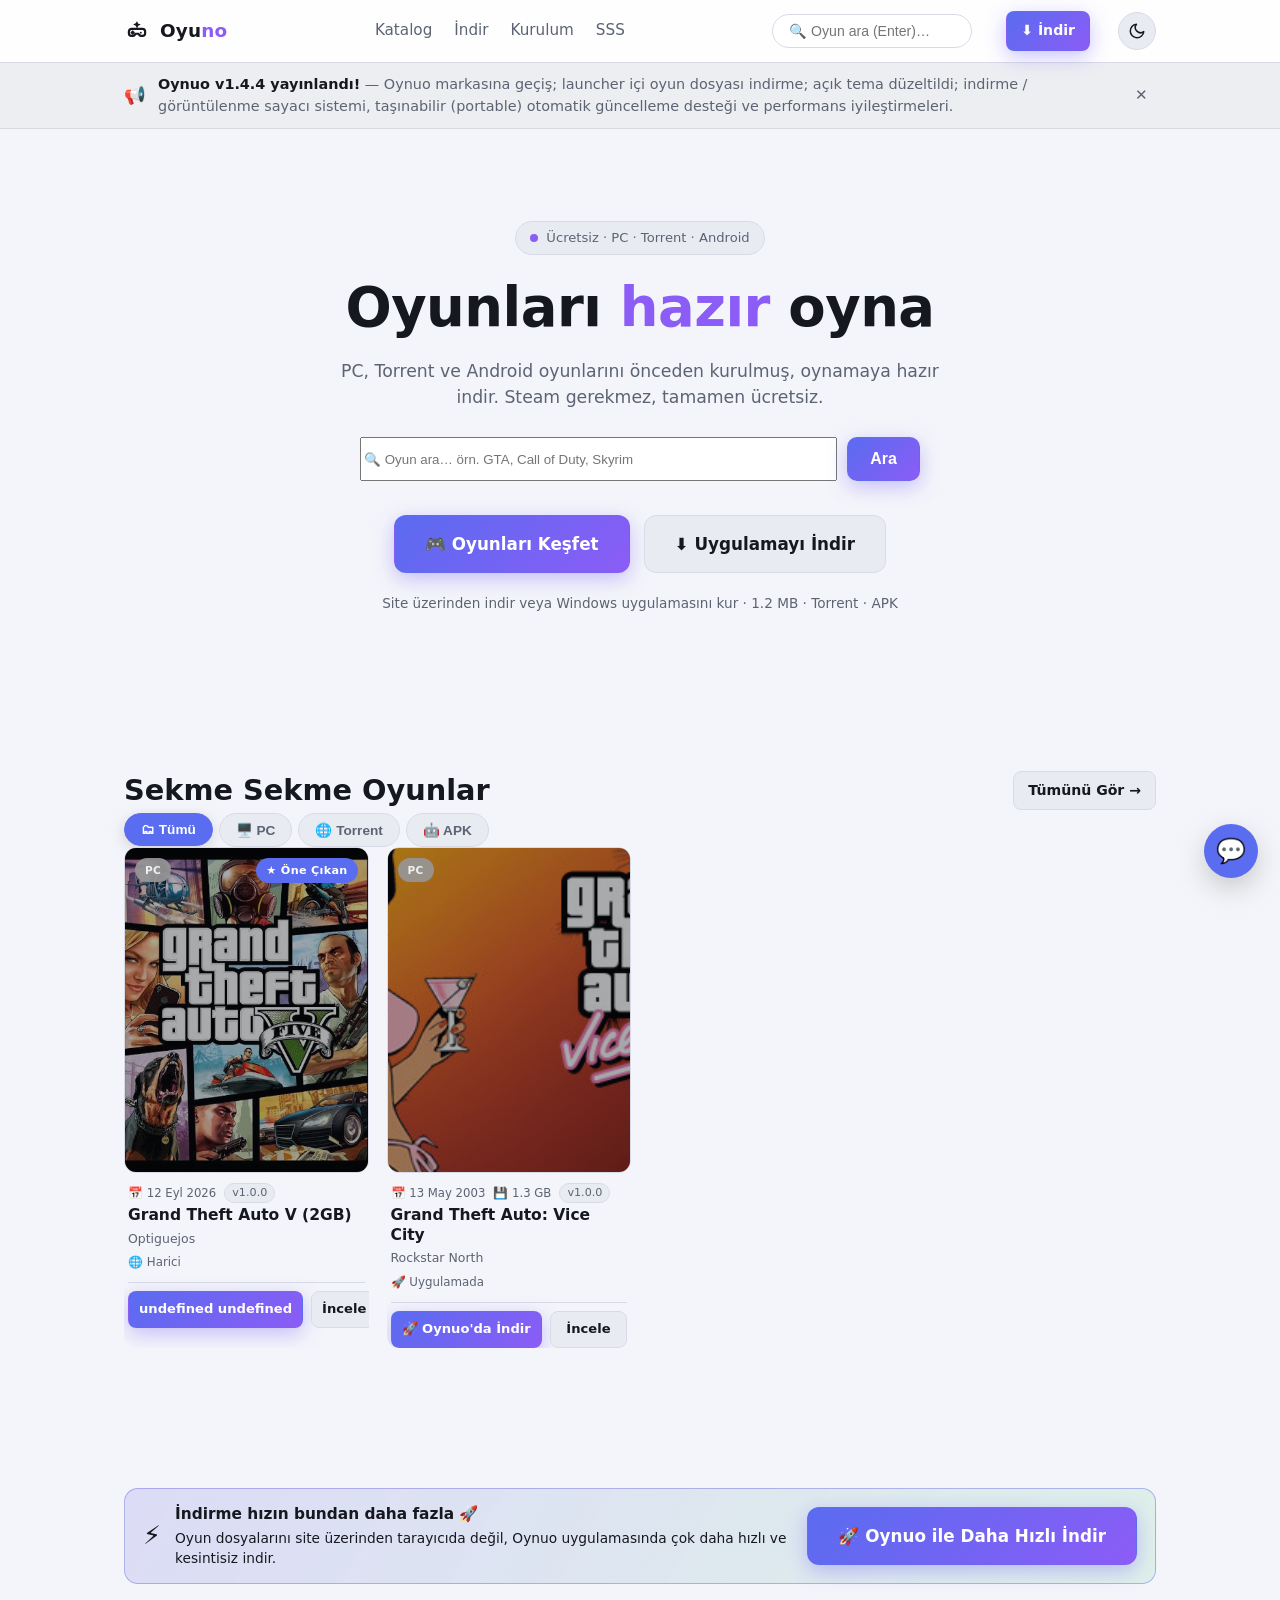
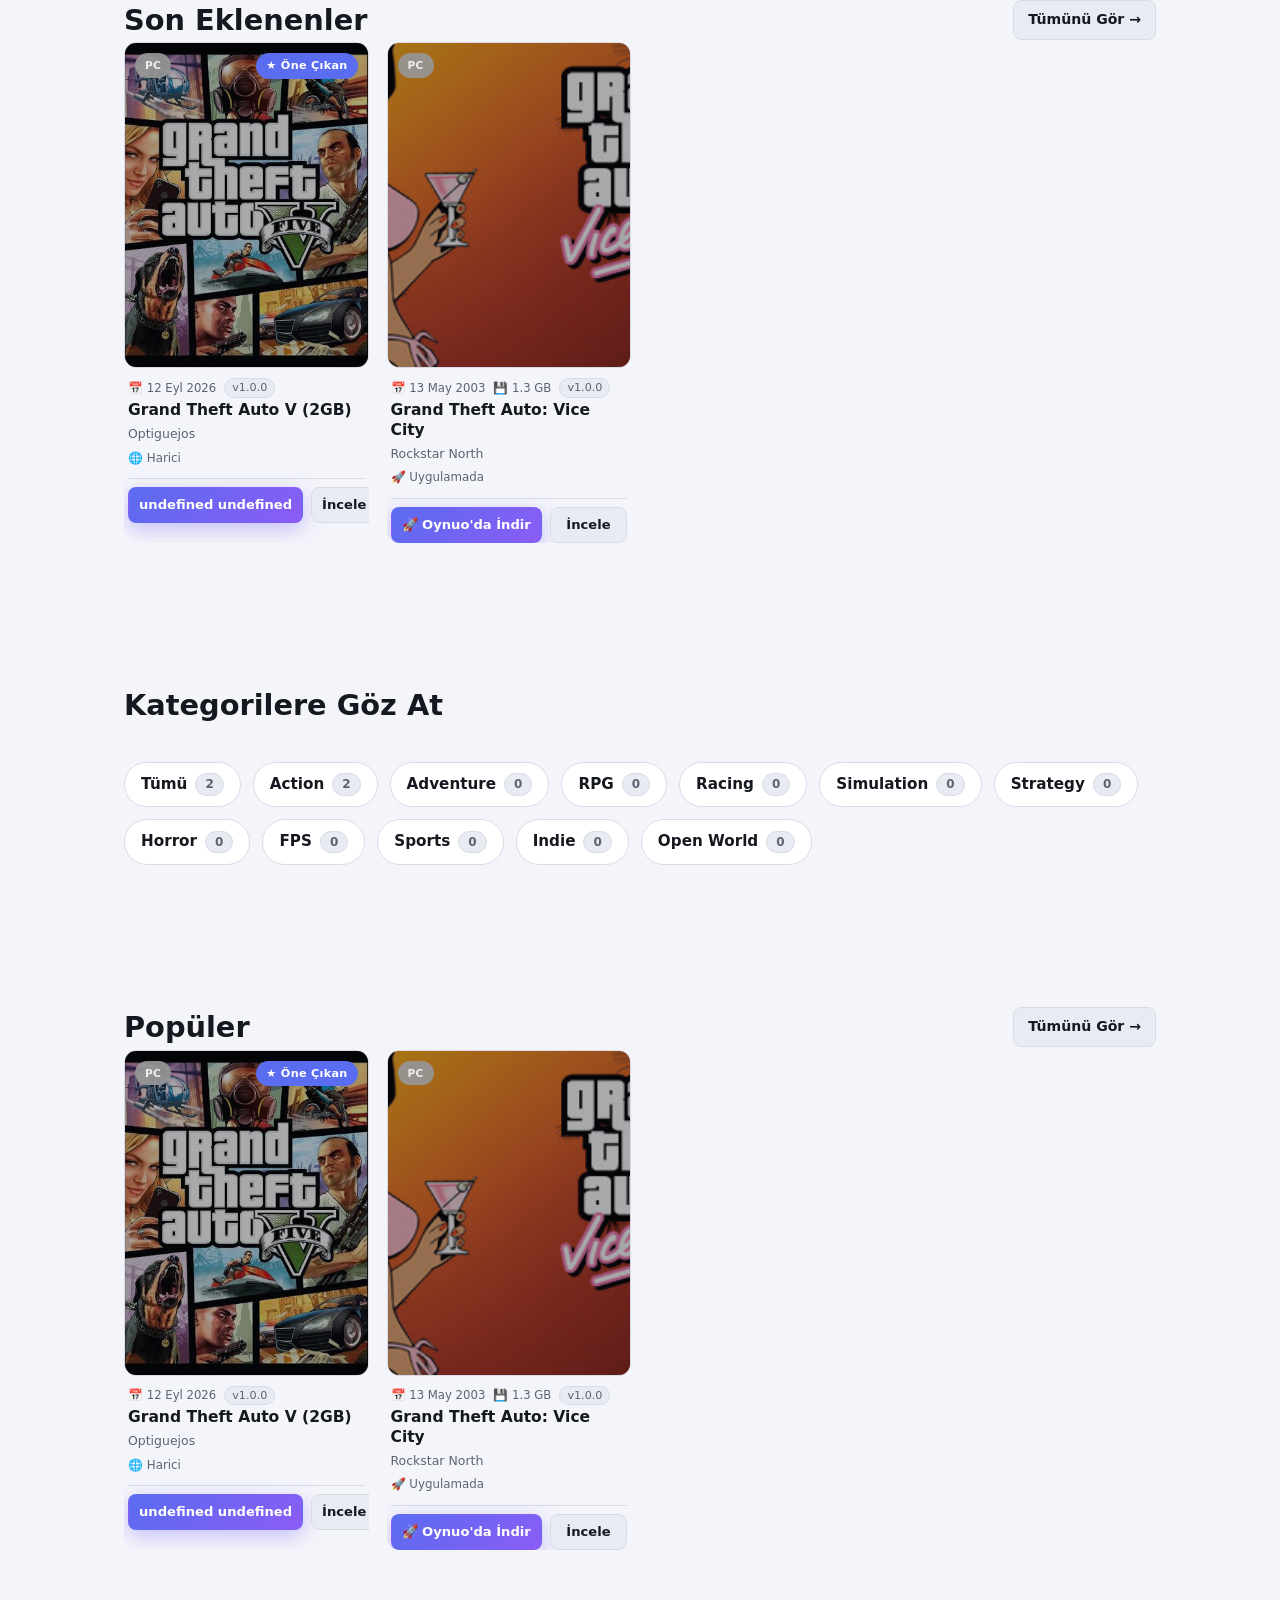
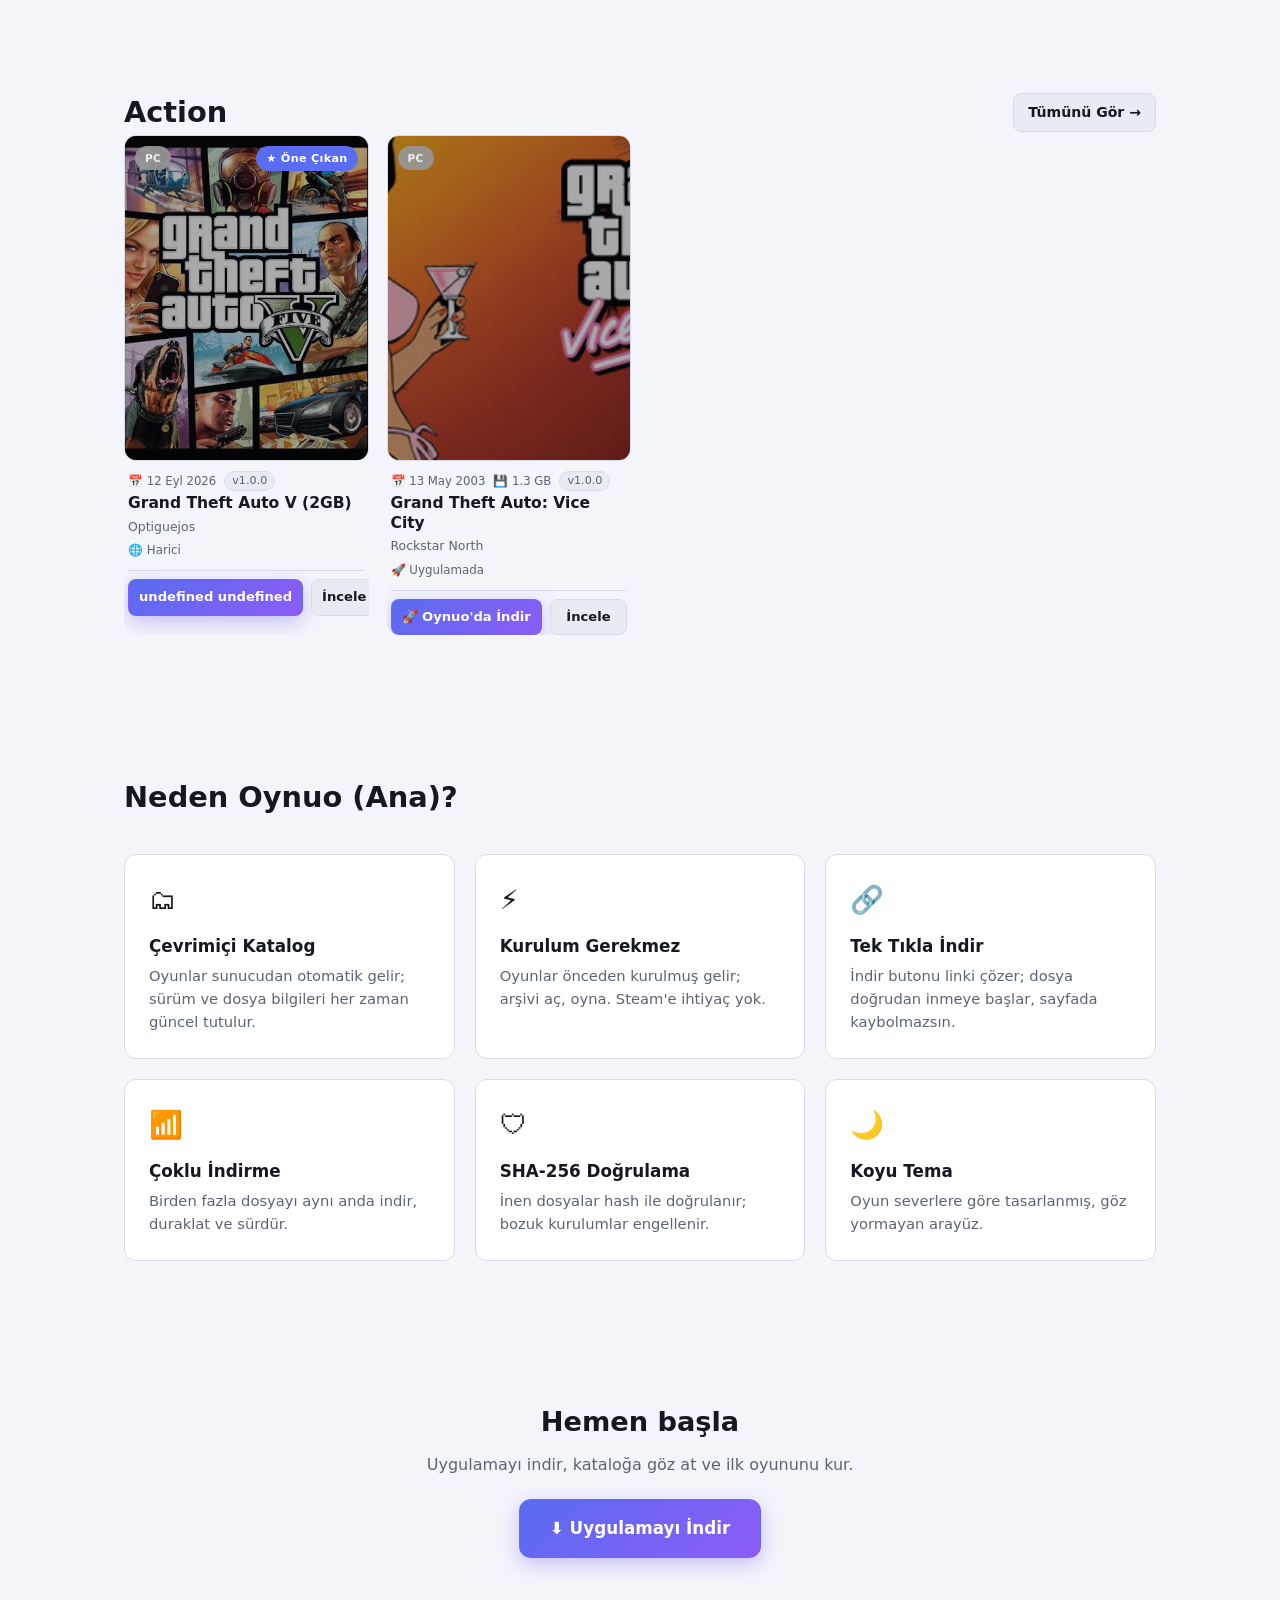
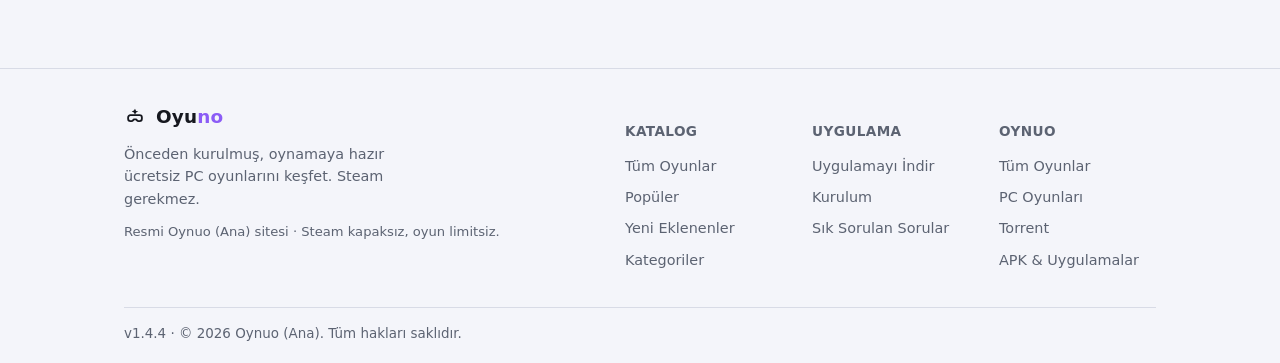
==== commit f07201ca: "Ana sayfaya Sekme Sekme oyunlar bolumu: Tumu/PC/Torrent/APK sekmeleri (bos platformlara demo oyun yo" ====
--- a/index.html
+++ b/index.html
@@ -8,7 +8,7 @@
   <link rel="icon" href="logo.svg" type="image/svg+xml" />
   <link rel="icon" href="favicon.png" type="image/png" />
   <link rel="apple-touch-icon" href="apple-touch-icon.png" />
-  <link rel="stylesheet" href="style.css?v=20260929b" />
+  <link rel="stylesheet" href="style.css?v=20260929c" />
 </head>
 <body>
   
@@ -64,6 +64,22 @@
         </div>
       </div>
 
+      <section class="section" id="homePlatformSection">
+        <div class="wrap">
+          <div class="section-head">
+            <h2 class="section-title">Sekme Sekme Oyunlar</h2>
+            <a class="btn btn-ghost btn-sm" href="#/katalog">Tümünü Gör →</a>
+          </div>
+          <nav class="platform-tabs" id="homePlatformTabs" role="tablist" aria-label="Platform seçimi">
+            <button type="button" class="ptab active" data-platform="all" role="tab" aria-selected="true">🗂 Tümü</button>
+            <button type="button" class="ptab" data-platform="pc" role="tab" aria-selected="false">🖥️ PC</button>
+            <button type="button" class="ptab" data-platform="torrent" role="tab" aria-selected="false">🌐 Torrent</button>
+            <button type="button" class="ptab" data-platform="apk" role="tab" aria-selected="false">🤖 APK</button>
+          </nav>
+          <div id="homePlatformGrid" class="grid"><div class="loader"></div></div>
+        </div>
+      </section>
+
       <section class="section" id="recentSection">
         <div class="wrap">
           <div class="promo-host" id="homePromo"></div>
@@ -324,7 +340,7 @@
   <button id="feedbackBtn" class="feedback-fab" title="Geri Bildirim & Hata Bildir">💬</button>
   <button id="toTop" class="to-top" title="Yukarı Dön" aria-label="Yukarı dön">↑</button>
 
-  <script src="app.js?v=20260929b"></script>
+  <script src="app.js?v=20260929c"></script>
   <script>
     (function () {
       var tabs = document.querySelectorAll("#platformTabs .ptab");
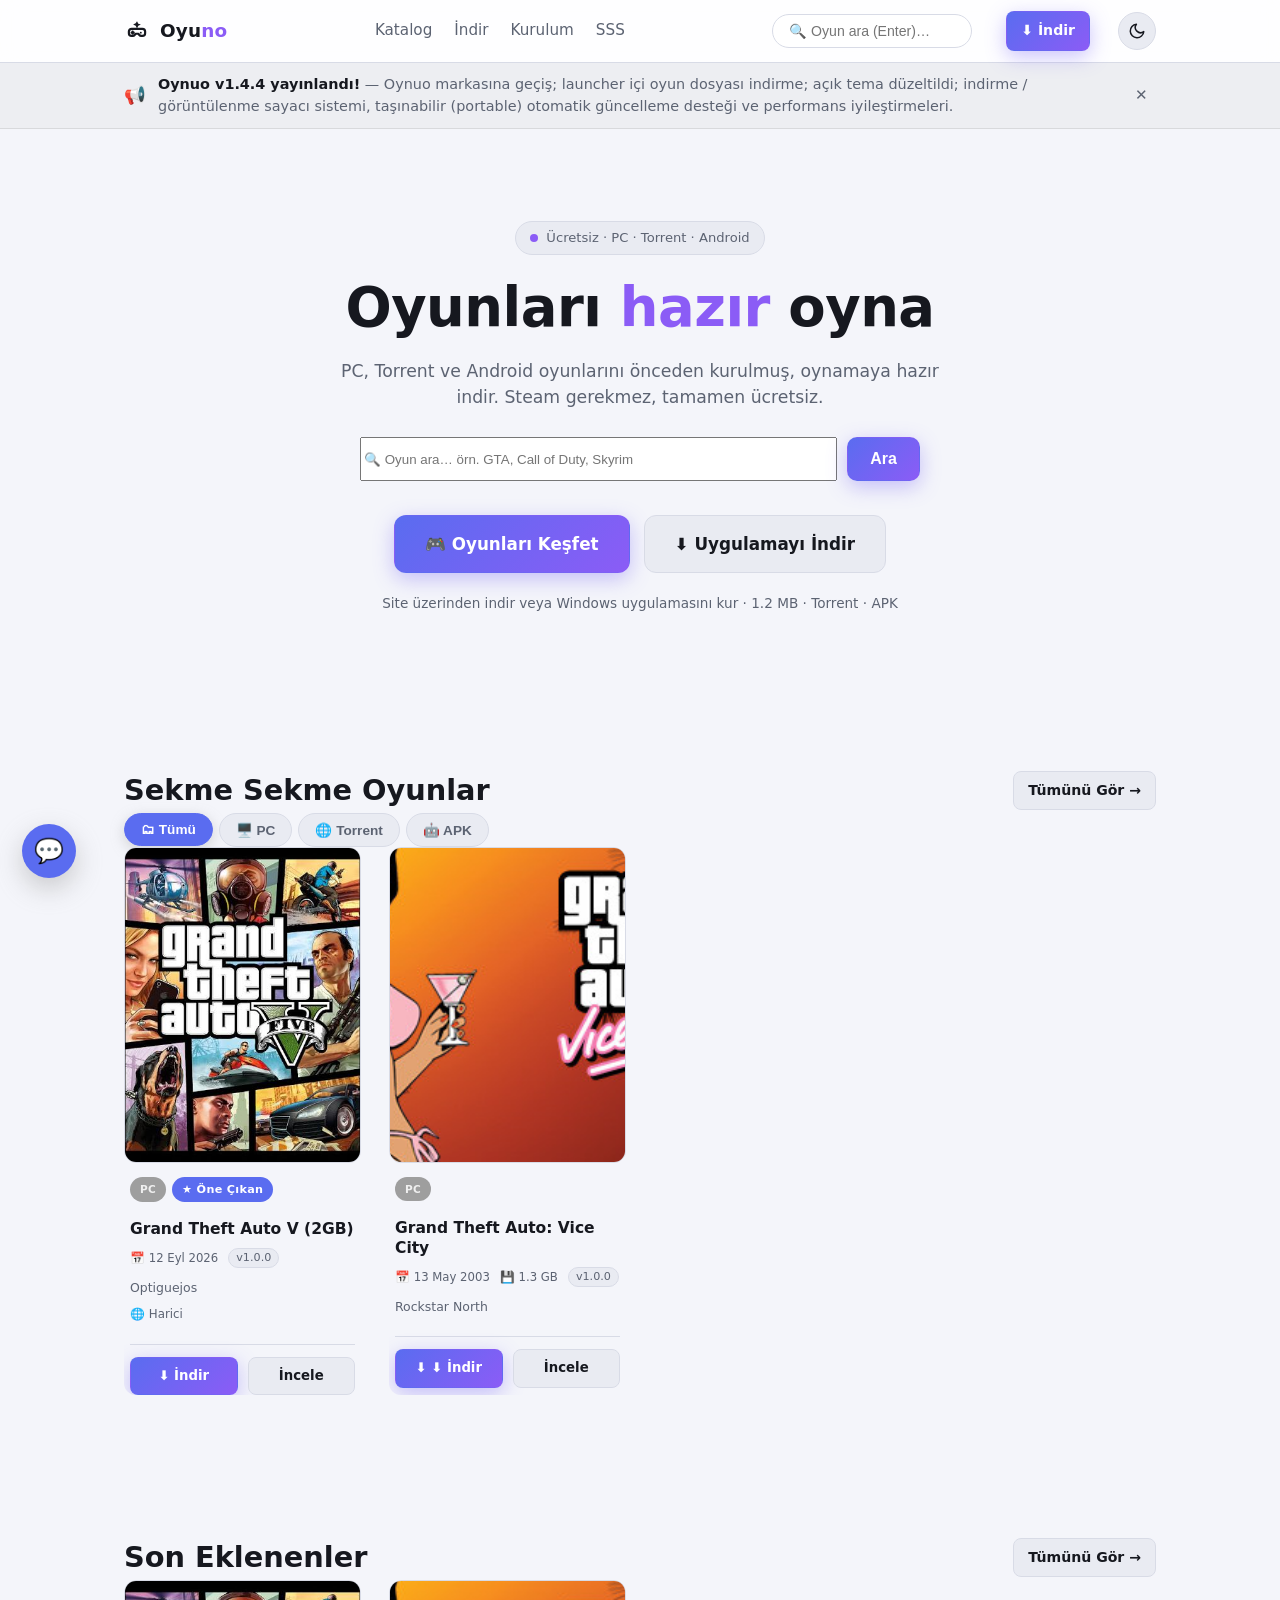
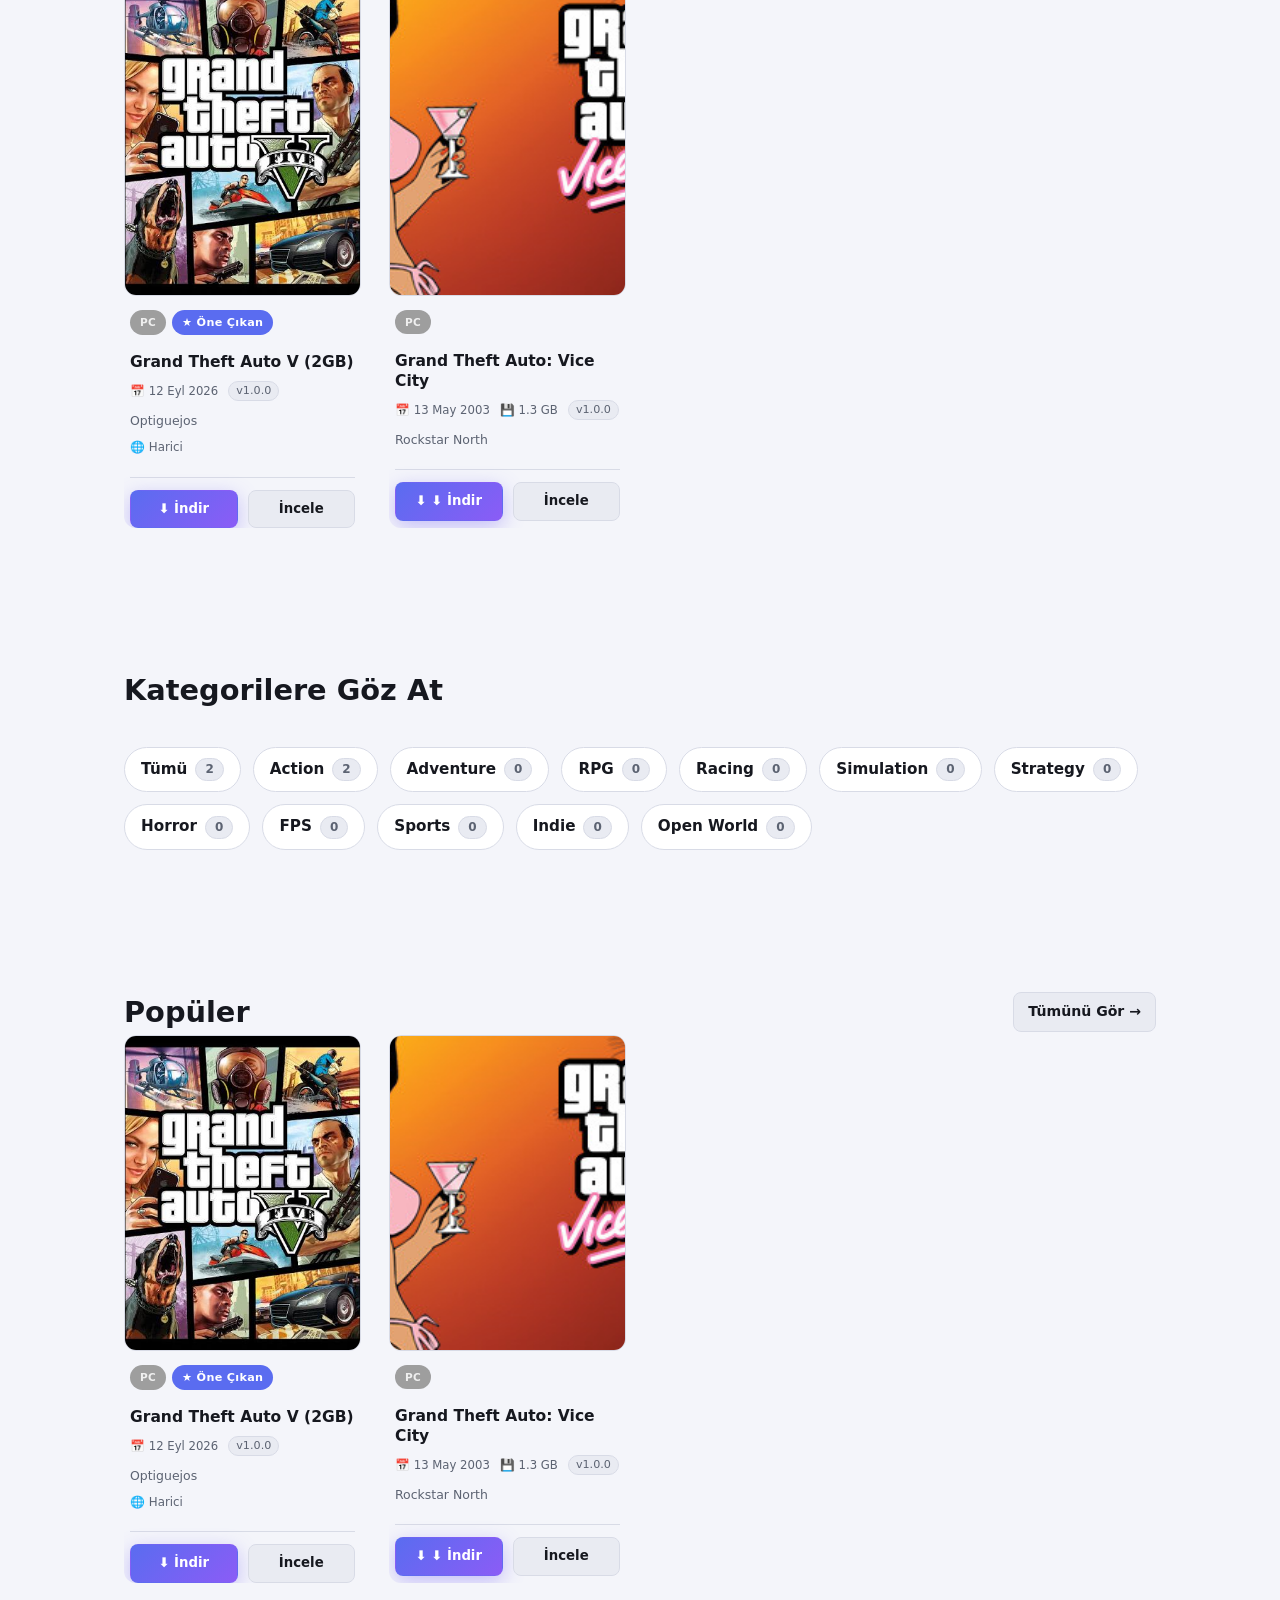
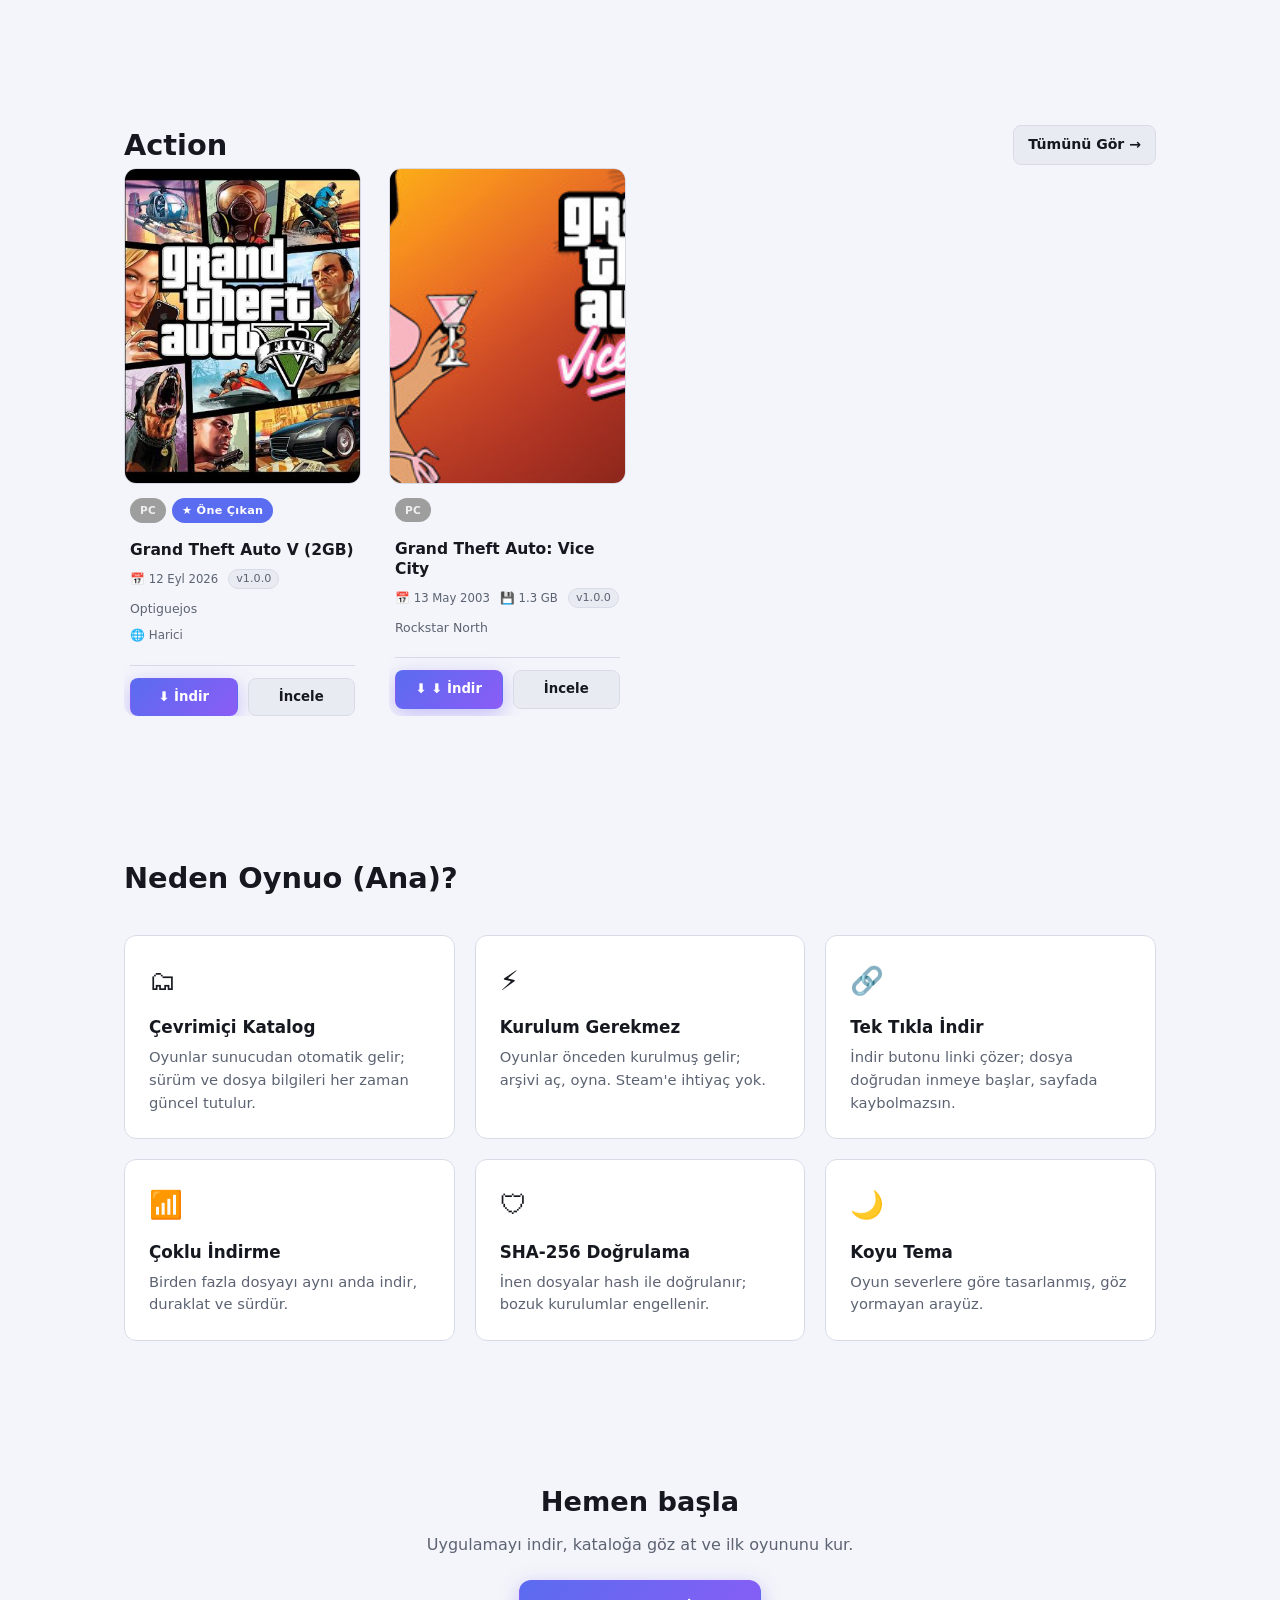
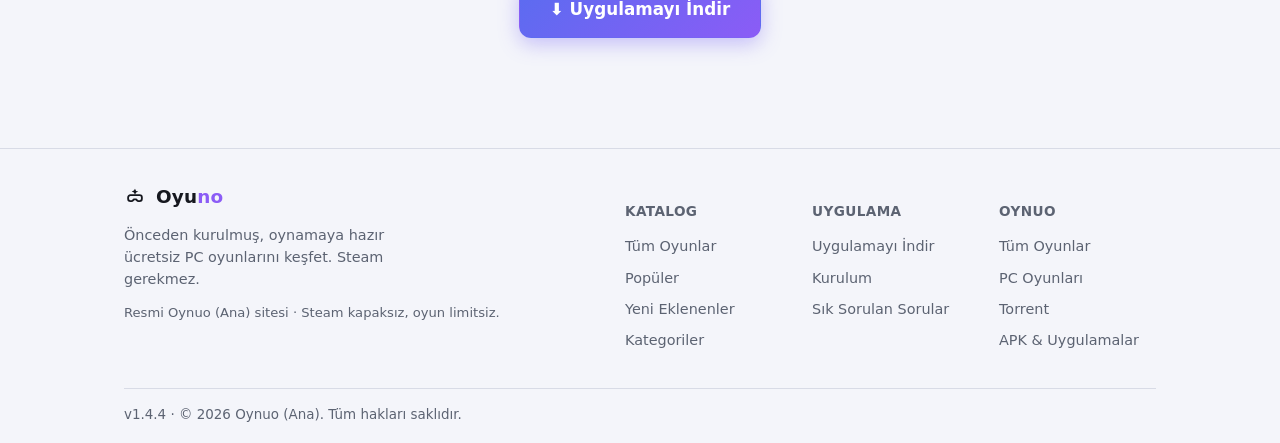
==== commit d9b1e62a: "Kartlar temizlendi: kapak gorselinde rozet/buton yok, rozetler gorsel disinda; 'undefined undefined'" ====
--- a/index.html
+++ b/index.html
@@ -8,7 +8,7 @@
   <link rel="icon" href="logo.svg" type="image/svg+xml" />
   <link rel="icon" href="favicon.png" type="image/png" />
   <link rel="apple-touch-icon" href="apple-touch-icon.png" />
-  <link rel="stylesheet" href="style.css?v=20260929c" />
+  <link rel="stylesheet" href="style.css?v=20260929d" />
 </head>
 <body>
   
@@ -340,7 +340,7 @@
   <button id="feedbackBtn" class="feedback-fab" title="Geri Bildirim & Hata Bildir">💬</button>
   <button id="toTop" class="to-top" title="Yukarı Dön" aria-label="Yukarı dön">↑</button>
 
-  <script src="app.js?v=20260929c"></script>
+  <script src="app.js?v=20260929d"></script>
   <script>
     (function () {
       var tabs = document.querySelectorAll("#platformTabs .ptab");
--- a/style.css
+++ b/style.css
@@ -223,7 +223,7 @@
 }
 .theme-toggle:active { transform: rotate(100deg) scale(.94); }
 .feedback-fab {
-  position: fixed; right: 22px; bottom: 22px; z-index: 300; width: 54px; height: 54px;
+  position: fixed; left: 22px; bottom: 22px; z-index: 300; width: 54px; height: 54px;
   border: none; border-radius: 50%; cursor: pointer; font-size: 1.5rem;
   background: var(--primary); color: #fff;
   box-shadow: 0 10px 26px rgba(150, 150, 150, .45); transition: transform .15s, box-shadow .15s;
@@ -257,7 +257,7 @@
 }
 .select:focus { border-color: var(--primary); }
 
-.grid { display: grid; grid-template-columns: repeat(auto-fill, minmax(200px, 1fr)); gap: 18px; }
+.grid { display: grid; grid-template-columns: repeat(auto-fill, minmax(200px, 1fr)); gap: 28px; }
 
 .gcard { background: transparent; border: none; border-radius: 12px; overflow: hidden; display: flex; flex-direction: column; transition: transform .15s; position: relative; }
 .gcard:hover { transform: translateY(-3px); }
@@ -266,45 +266,36 @@
 .gcard-cover-img { width: 100%; height: 100%; object-fit: cover; transition: transform .3s; }
 .gcard:hover .gcard-cover-img { transform: scale(1.05); }
 .gcard-cover .placeholder { position: absolute; inset: 0; display: flex; align-items: center; justify-content: center; font-size: 2.6rem; opacity: .7; }
-.gcard-overlay { position: absolute; inset: 0; background: rgba(8, 10, 15, .35); pointer-events: none; }
-.gcard-cat { position: absolute; top: 10px; left: 10px; background: rgba(13, 15, 20, .8); backdrop-filter: blur(6px); padding: 4px 10px; border-radius: 999px; font-size: .72rem; color: var(--text); border: 1px solid rgba(255,255,255,.12); z-index: 2; }
-.gcard-platform { position: absolute; top: 10px; left: 10px; padding: 4px 10px; border-radius: 999px; font-size: .66rem; font-weight: 700; letter-spacing: .3px; z-index: 2; }
+.gcard-badges { display: flex; align-items: center; gap: 6px; flex-wrap: wrap; margin-bottom: 10px; }
+.gcard-platform { display: inline-block; padding: 4px 10px; border-radius: 999px; font-size: .66rem; font-weight: 700; letter-spacing: .3px; }
 .badge-torrent { background: rgba(150,150,150,.92); color: #efefef; }
 .badge-apk { background: rgba(160,160,160,.9); color: #111111; }
 .badge-pc { background: rgba(150,150,150,.92); color: #efefef; }
-.gcard-featured { position: absolute; top: 10px; right: 10px; background: var(--primary); color: #111; font-weight: 700; padding: 4px 10px; border-radius: 999px; font-size: .7rem; letter-spacing: .3px; z-index: 2; }
+.gcard-featured { display: inline-block; background: var(--primary); color: #111; font-weight: 700; padding: 4px 10px; border-radius: 999px; font-size: .7rem; letter-spacing: .3px; }
 [data-theme="light"] .gcard-featured { color: #fff; }
-.gcard-new { position: absolute; top: 10px; right: 10px; background: linear-gradient(135deg, #22c55e, #15803d); color: #fff; font-weight: 700; padding: 4px 10px; border-radius: 999px; font-size: .7rem; letter-spacing: .3px; z-index: 2; box-shadow: 0 2px 8px rgba(34,197,94,.4); }
-.gcard-pop { display: inline-block; padding: 2px 8px; border-radius: 999px; font-size: .64rem; font-weight: 700; letter-spacing: .2px; margin-right: 6px; }
+.gcard-new { display: inline-block; background: linear-gradient(135deg, #22c55e, #15803d); color: #fff; font-weight: 700; padding: 4px 10px; border-radius: 999px; font-size: .7rem; letter-spacing: .3px; box-shadow: 0 2px 8px rgba(34,197,94,.4); }
+.gcard-pop { display: inline-block; padding: 2px 8px; border-radius: 999px; font-size: .64rem; font-weight: 700; letter-spacing: .2px; }
 .gcard-pop.hot { background: linear-gradient(135deg, #f97316, #dc2626); color: #fff; }
 .gcard-pop.warm { background: rgba(249, 115, 22, .18); color: var(--accent); border: 1px solid rgba(249,115,22,.4); }
 [data-theme="light"] .gcard-pop.hot { color: #fff; }
-.promo-host { margin-bottom: 14px; }
-.app-promo { display: flex; flex-wrap: wrap; align-items: center; gap: 14px; background: linear-gradient(120deg, rgba(79,70,229,.14), rgba(34,197,94,.1)); border: 1px solid rgba(79,70,229,.35); border-radius: 14px; padding: 14px 18px; }
-.app-promo-icon { font-size: 1.6rem; flex: none; }
-.app-promo-text { flex: 1; min-width: 220px; font-size: .86rem; line-height: 1.5; }
-.app-promo-text strong { display: block; font-size: .96rem; margin-bottom: 2px; }
-.app-promo-cta { flex: none; }
+.promo-host { display: none; }
 @media (max-width: 640px) { .app-promo { flex-direction: column; align-items: flex-start; text-align: left; } .app-promo-cta .btn { width: 100%; } }
-.gcard-play { position: absolute; inset: 0; display: flex; align-items: center; justify-content: center; z-index: 1; opacity: 0; transition: opacity .2s; }
-.gcard-play svg { background: rgba(13, 15, 20, .75); border: 2px solid rgba(255,255,255,.25); border-radius: 50%; padding: 10px; width: 46px; height: 46px; color: #fff; }
-.gcard:hover .gcard-play { opacity: 1; }
-.gcard-body { padding: 10px 4px 0; display: flex; flex-direction: column; gap: 3px; }
-.gcard-meta-top { display: flex; align-items: center; gap: 8px; flex-wrap: wrap; color: var(--text-dim); font-size: .73rem; }
+.gcard-body { padding: 14px 6px 0; display: flex; flex-direction: column; gap: 8px; }
+.gcard-meta-top { display: flex; align-items: center; gap: 10px; flex-wrap: wrap; color: var(--text-dim); font-size: .73rem; }
 .gcard-date { white-space: nowrap; }
 .gcard-size2 { white-space: nowrap; }
 .gcard-ver2 { color: var(--text-dim); background: var(--bg-raised); border: 1px solid var(--border); padding: 0 7px; border-radius: 999px; font-size: .7rem; line-height: 1.6; }
 .gcard-title { font-weight: 700; font-size: .97rem; line-height: 1.28; display: -webkit-box; -webkit-line-clamp: 2; -webkit-box-orient: vertical; overflow: hidden; }
 .gcard-title:hover { color: var(--accent); }
-.gcard-dev { color: var(--text-dim); font-size: .78rem; }
-.gcard-meta { display: flex; align-items: center; gap: 6px; flex-wrap: wrap; margin-top: 2px; }
+.gcard-dev { color: var(--text-dim); font-size: .78rem; margin-top: 2px; }
+.gcard-meta { display: flex; align-items: center; gap: 6px; flex-wrap: wrap; }
 .gcard-size { display: none; }
 .gcard-ver { display: none; }
 .gcard-ext { color: var(--text-dim); font-size: .74rem; }
 .gcard-broken { color: #fca5a5; font-size: .74rem; font-weight: 600; background: rgba(248,113,113,.12); border: 1px solid rgba(248,113,113,.35); padding: 0 7px; border-radius: 999px; line-height: 1.6; }
 .broken-note { background: rgba(248,113,113,.12); border: 1px solid rgba(248,113,113,.35); color: #fca5a5; font-size: .82rem; padding: 8px 10px; border-radius: 8px; }
-.gcard-actions { display: flex; gap: 8px; margin-top: 8px; padding-top: 8px; border-top: 1px solid var(--border); }
-.gcard-actions .btn { flex: 1; padding: 7px 10px; font-size: .82rem; }
+.gcard-actions { display: flex; gap: 10px; margin-top: 12px; padding-top: 12px; border-top: 1px solid var(--border); }
+.gcard-actions .btn { flex: 1; padding: 8px 10px; font-size: .83rem; }
 
 /* ---------- Loader ---------- */
 .loader { grid-column: 1 / -1; justify-self: center; width: 46px; height: 46px; margin: 60px auto; border-radius: 50%; border: 4px solid var(--border); border-top-color: var(--primary); animation: spin 0.8s linear infinite; }
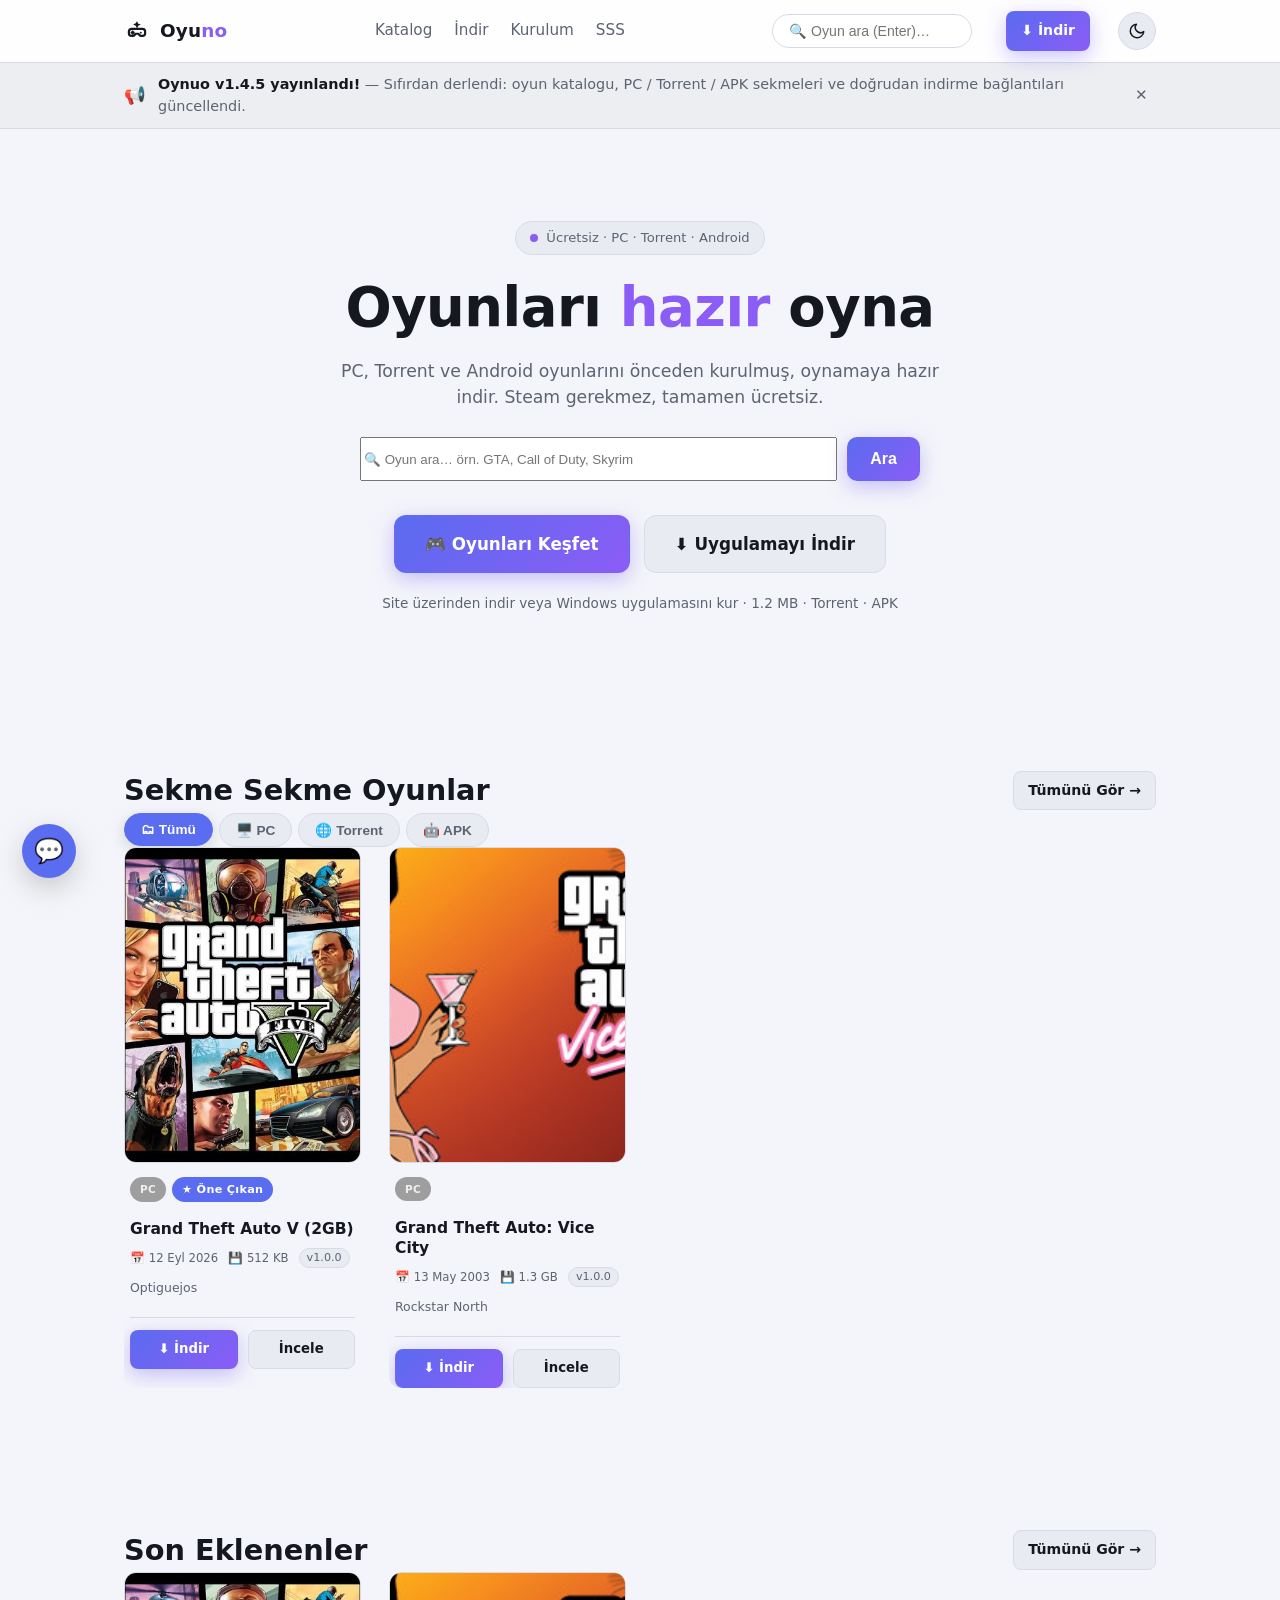
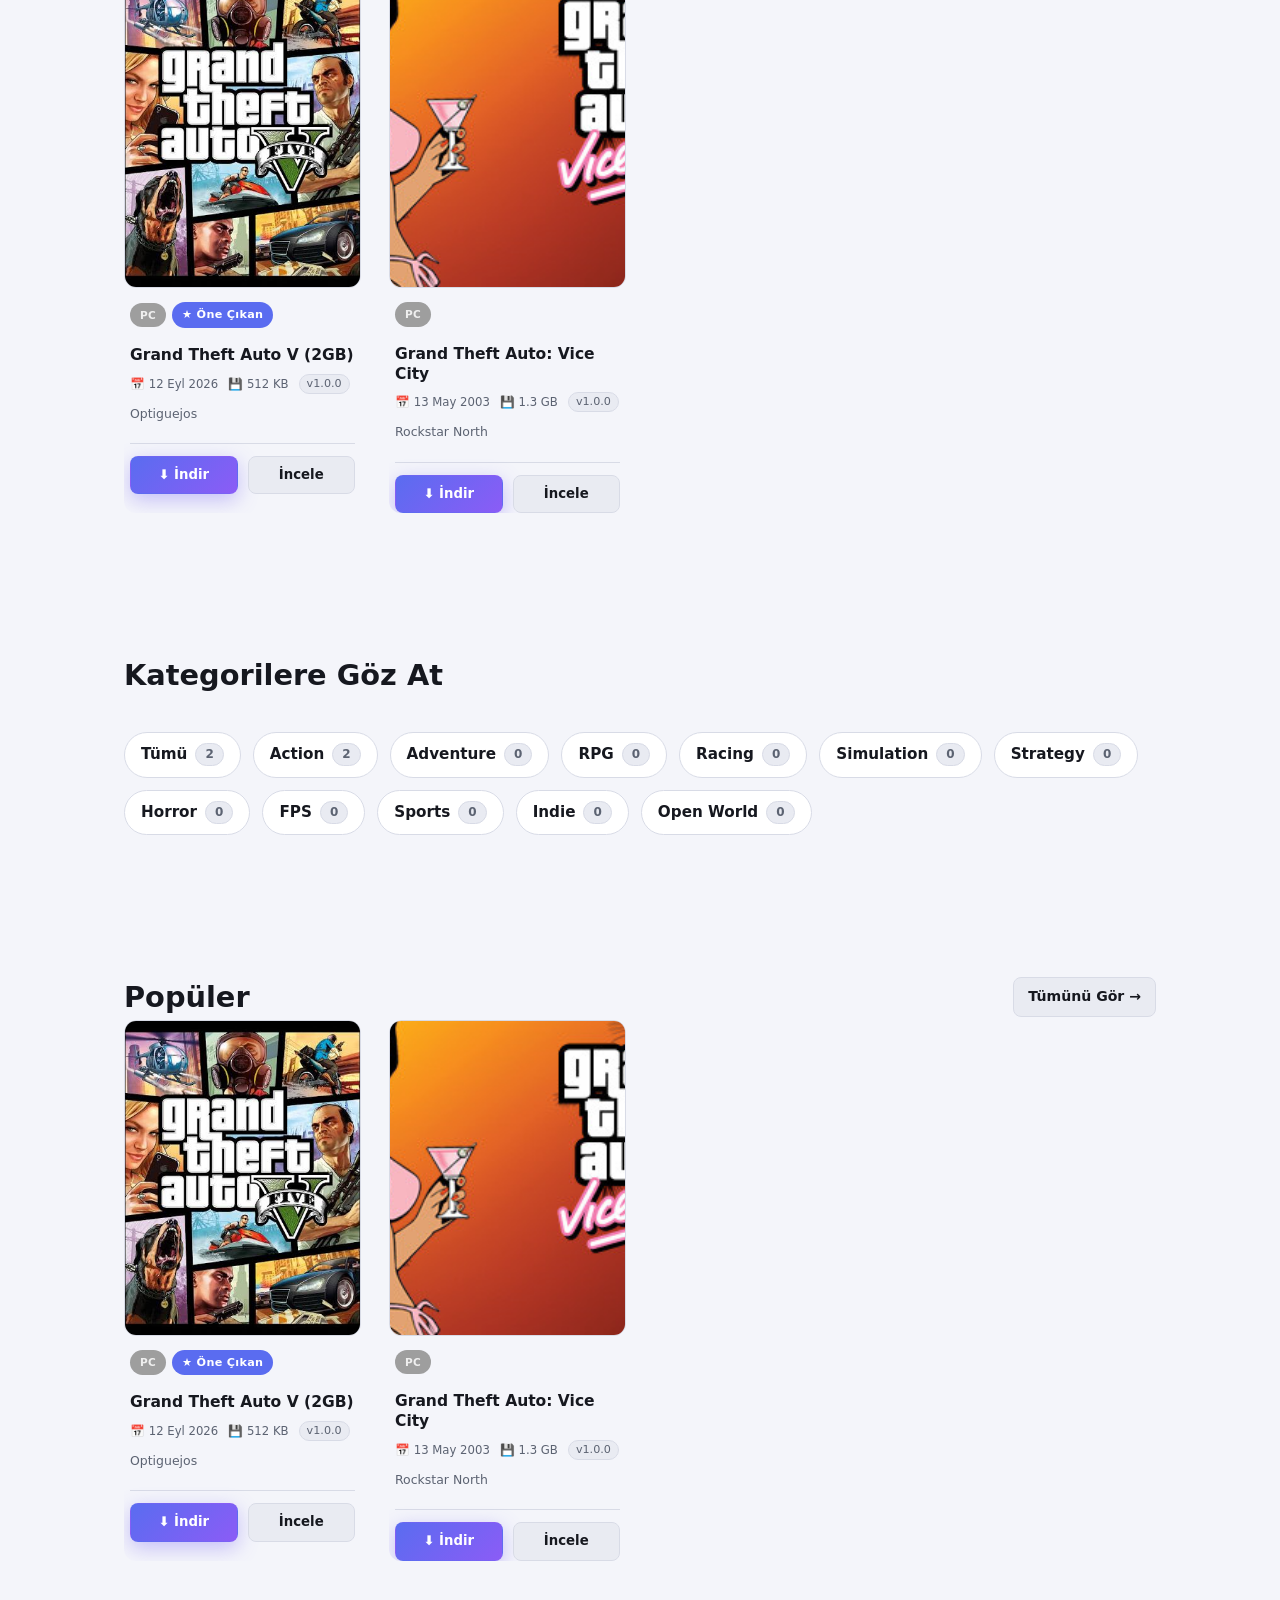
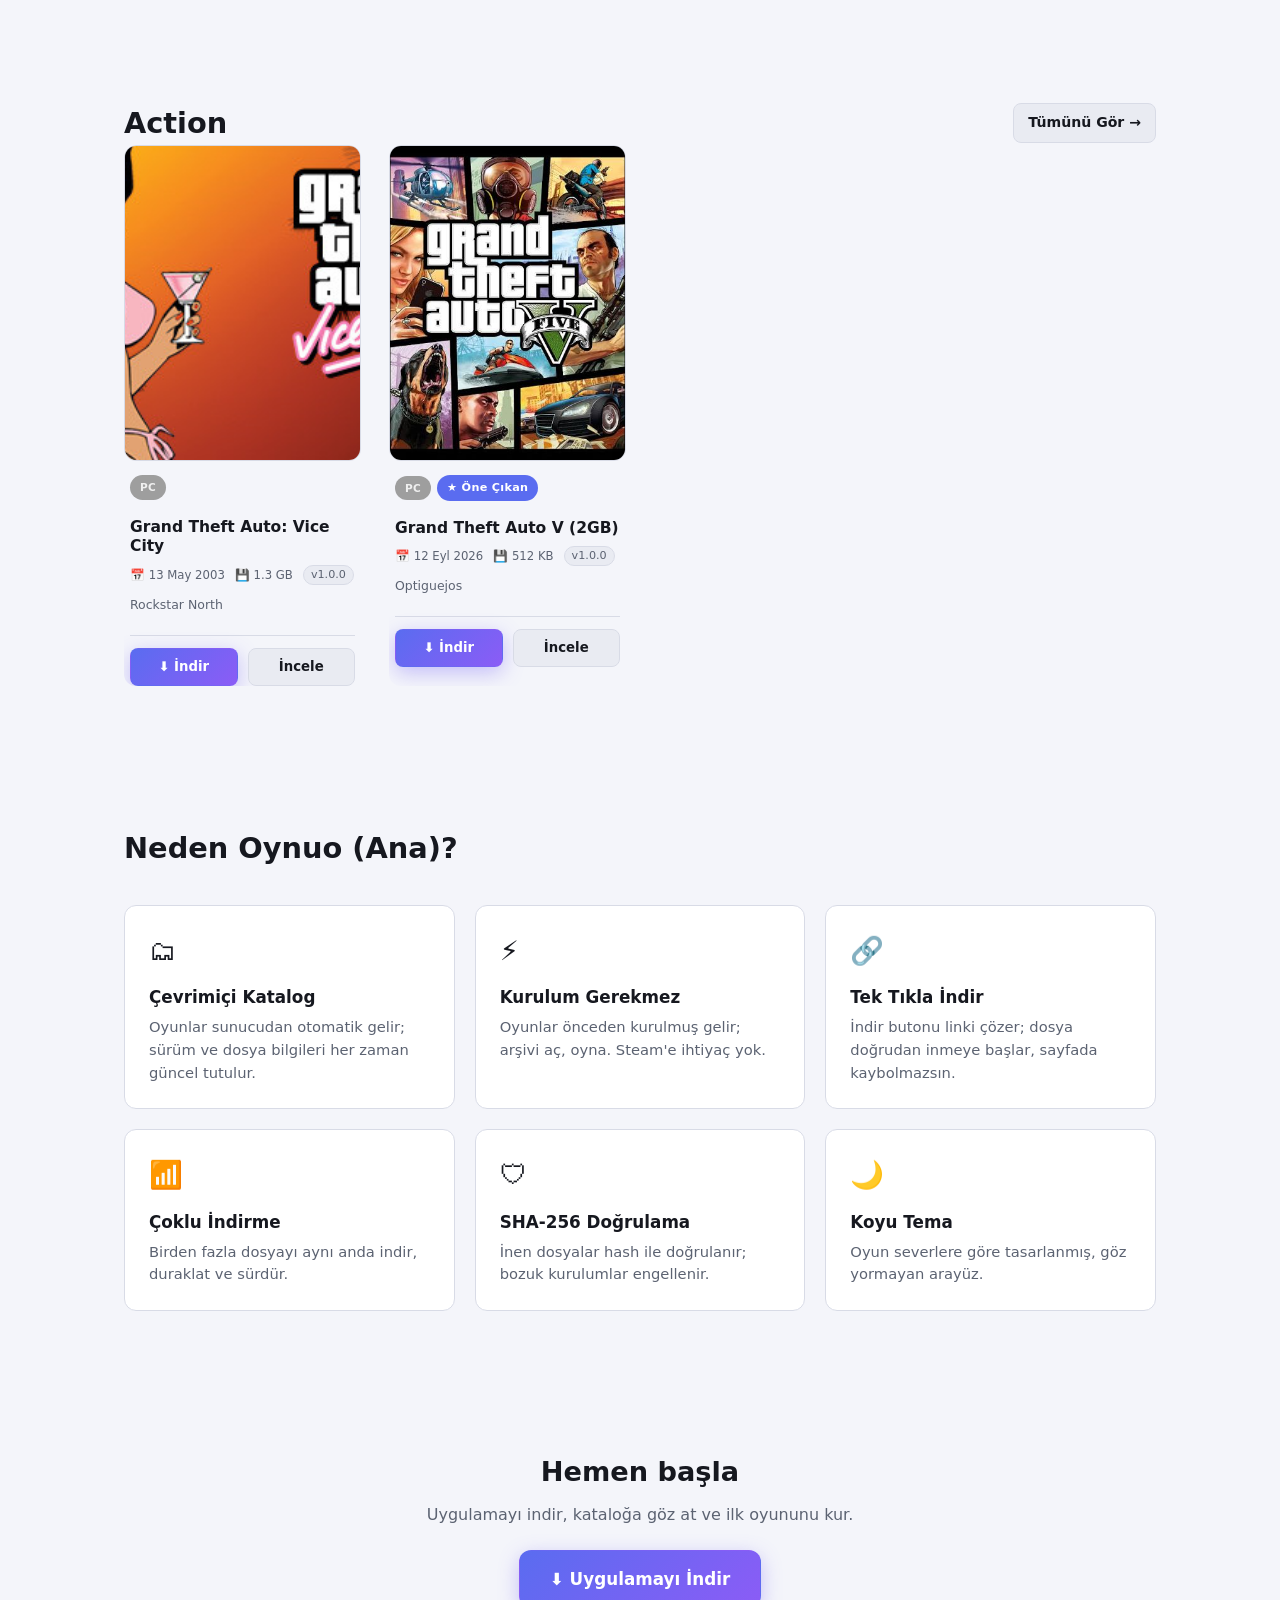
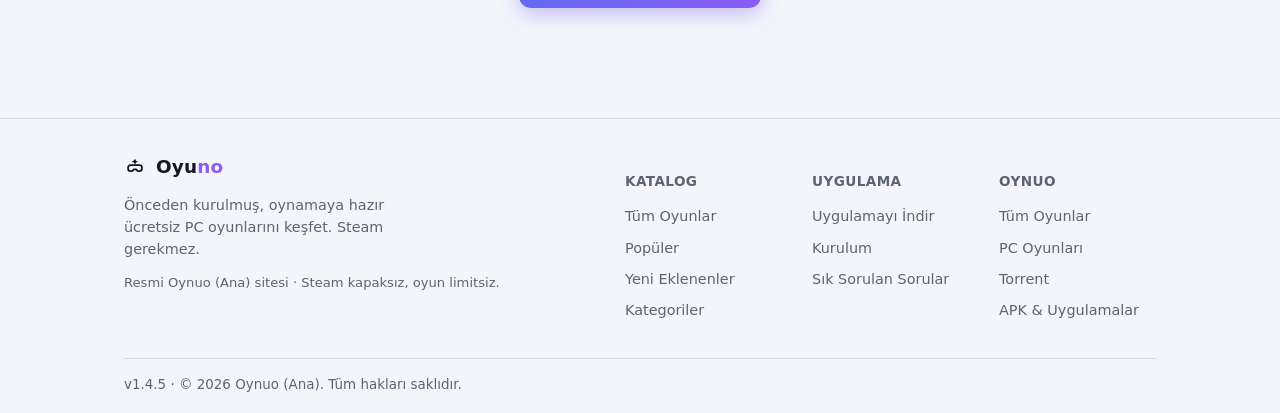
==== commit 876fa9db: "Tek surum zinciri: Oynuo PC 1.4.5 build (0.0.3 geri alindi, surum 1.4.4'ten 1.4.5'e duzeltildi). new" ====
--- a/index.html
+++ b/index.html
@@ -8,7 +8,7 @@
   <link rel="icon" href="logo.svg" type="image/svg+xml" />
   <link rel="icon" href="favicon.png" type="image/png" />
   <link rel="apple-touch-icon" href="apple-touch-icon.png" />
-  <link rel="stylesheet" href="style.css?v=20260929d" />
+  <link rel="stylesheet" href="style.css?v=20260929f" />
 </head>
 <body>
   
@@ -332,7 +332,7 @@
         <a href="#" onclick="window.app && app.applyPlatform('apk'); location.hash='/katalog'; return false;">APK & Uygulamalar</a>
       </div>
       <div class="footer-bottom">
-        <p class="footer-meta"><span id="footerVersion">v1.4.4</span> · © 2026 Oynuo (Ana). Tüm hakları saklıdır.</p>
+        <p class="footer-meta"><span id="footerVersion">v1.4.5</span> · © 2026 Oynuo (Ana). Tüm hakları saklıdır.</p>
       </div>
     </div>
   </footer>
@@ -340,7 +340,7 @@
   <button id="feedbackBtn" class="feedback-fab" title="Geri Bildirim & Hata Bildir">💬</button>
   <button id="toTop" class="to-top" title="Yukarı Dön" aria-label="Yukarı dön">↑</button>
 
-  <script src="app.js?v=20260929d"></script>
+  <script src="app.js?v=20260929f"></script>
   <script>
     (function () {
       var tabs = document.querySelectorAll("#platformTabs .ptab");
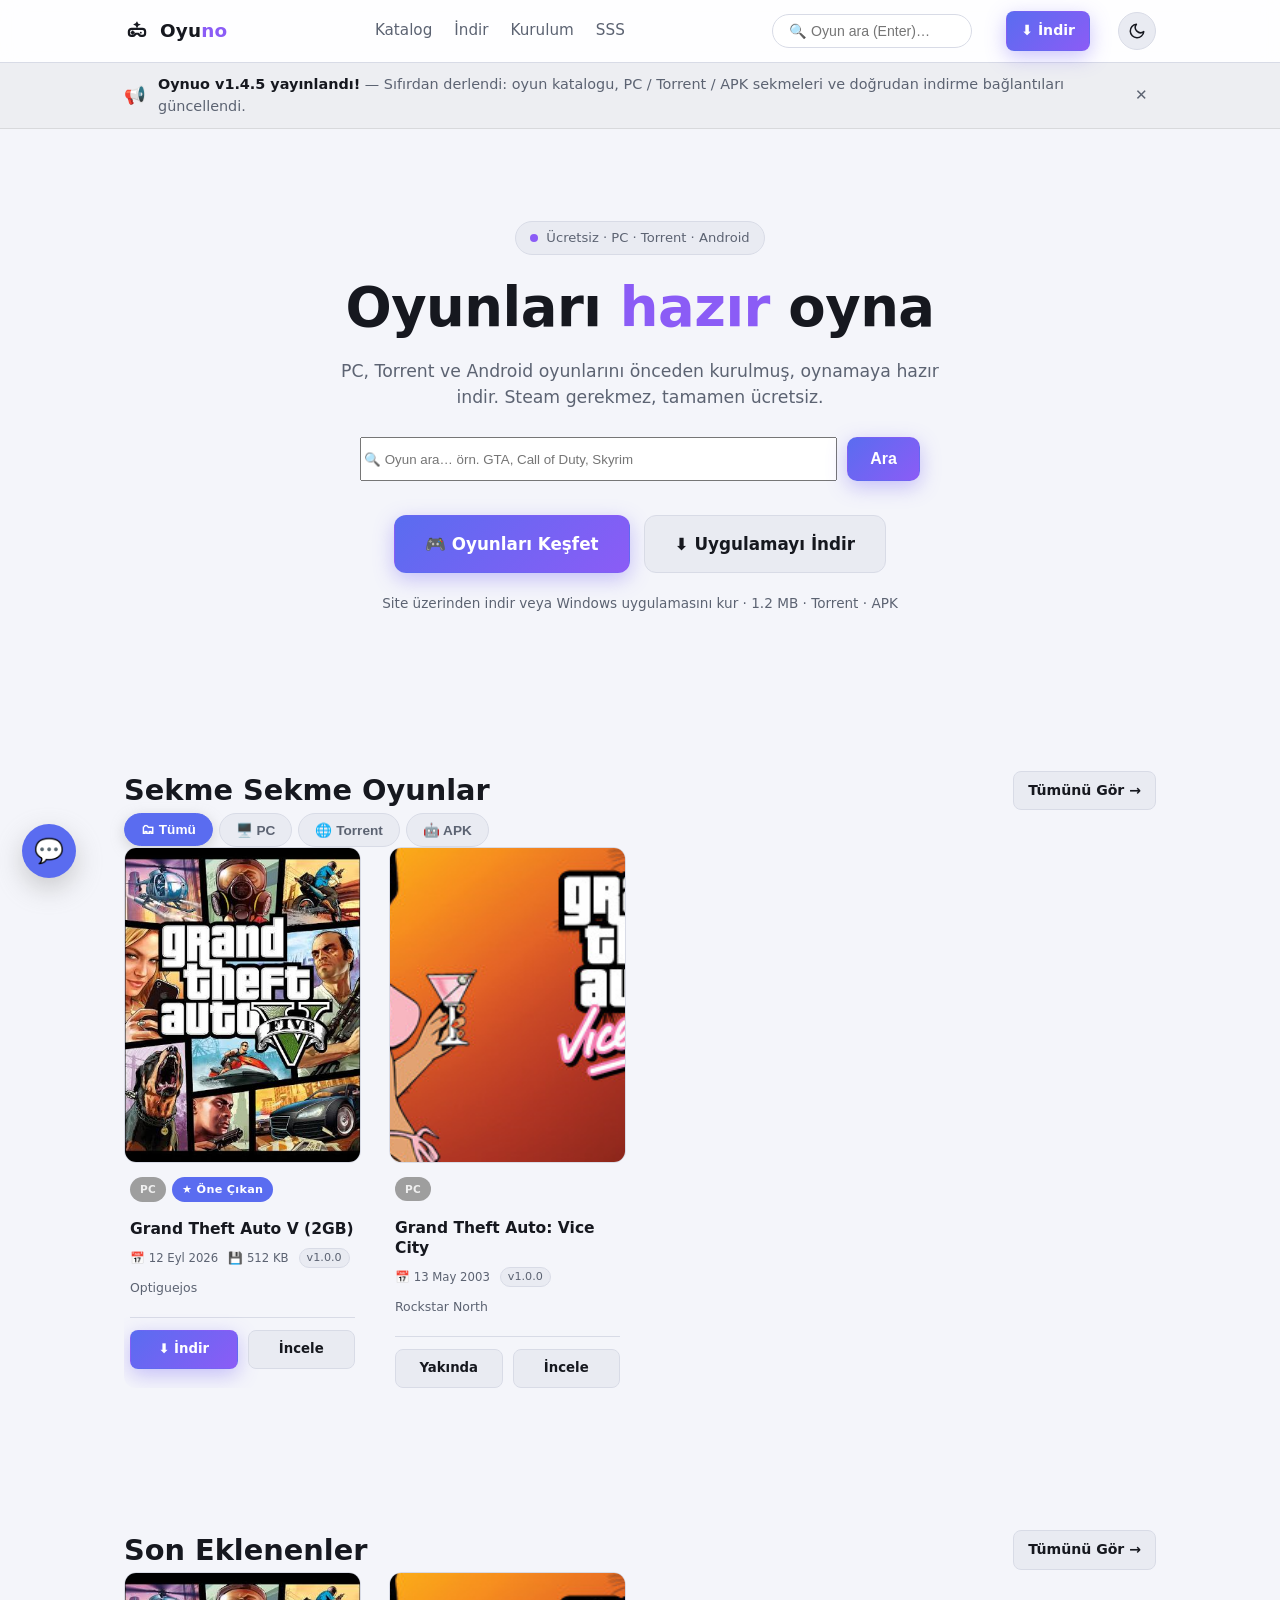
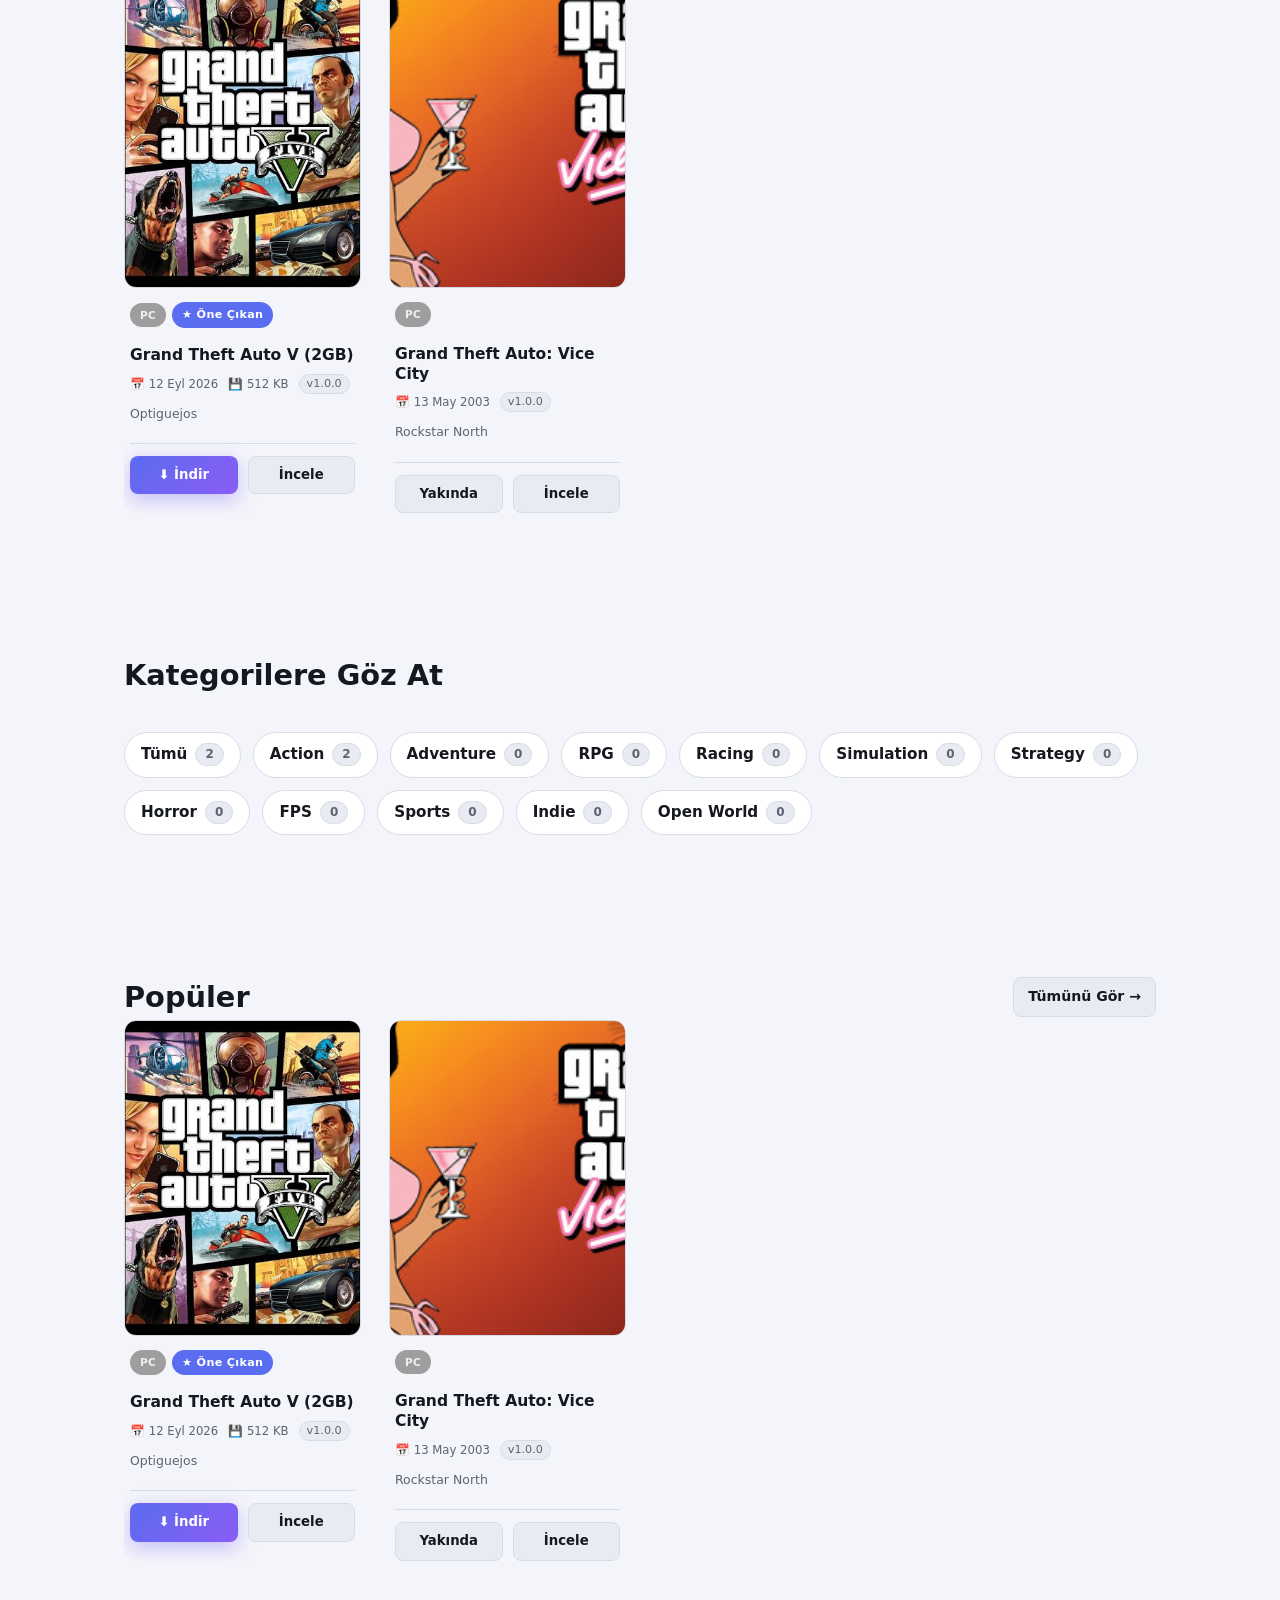
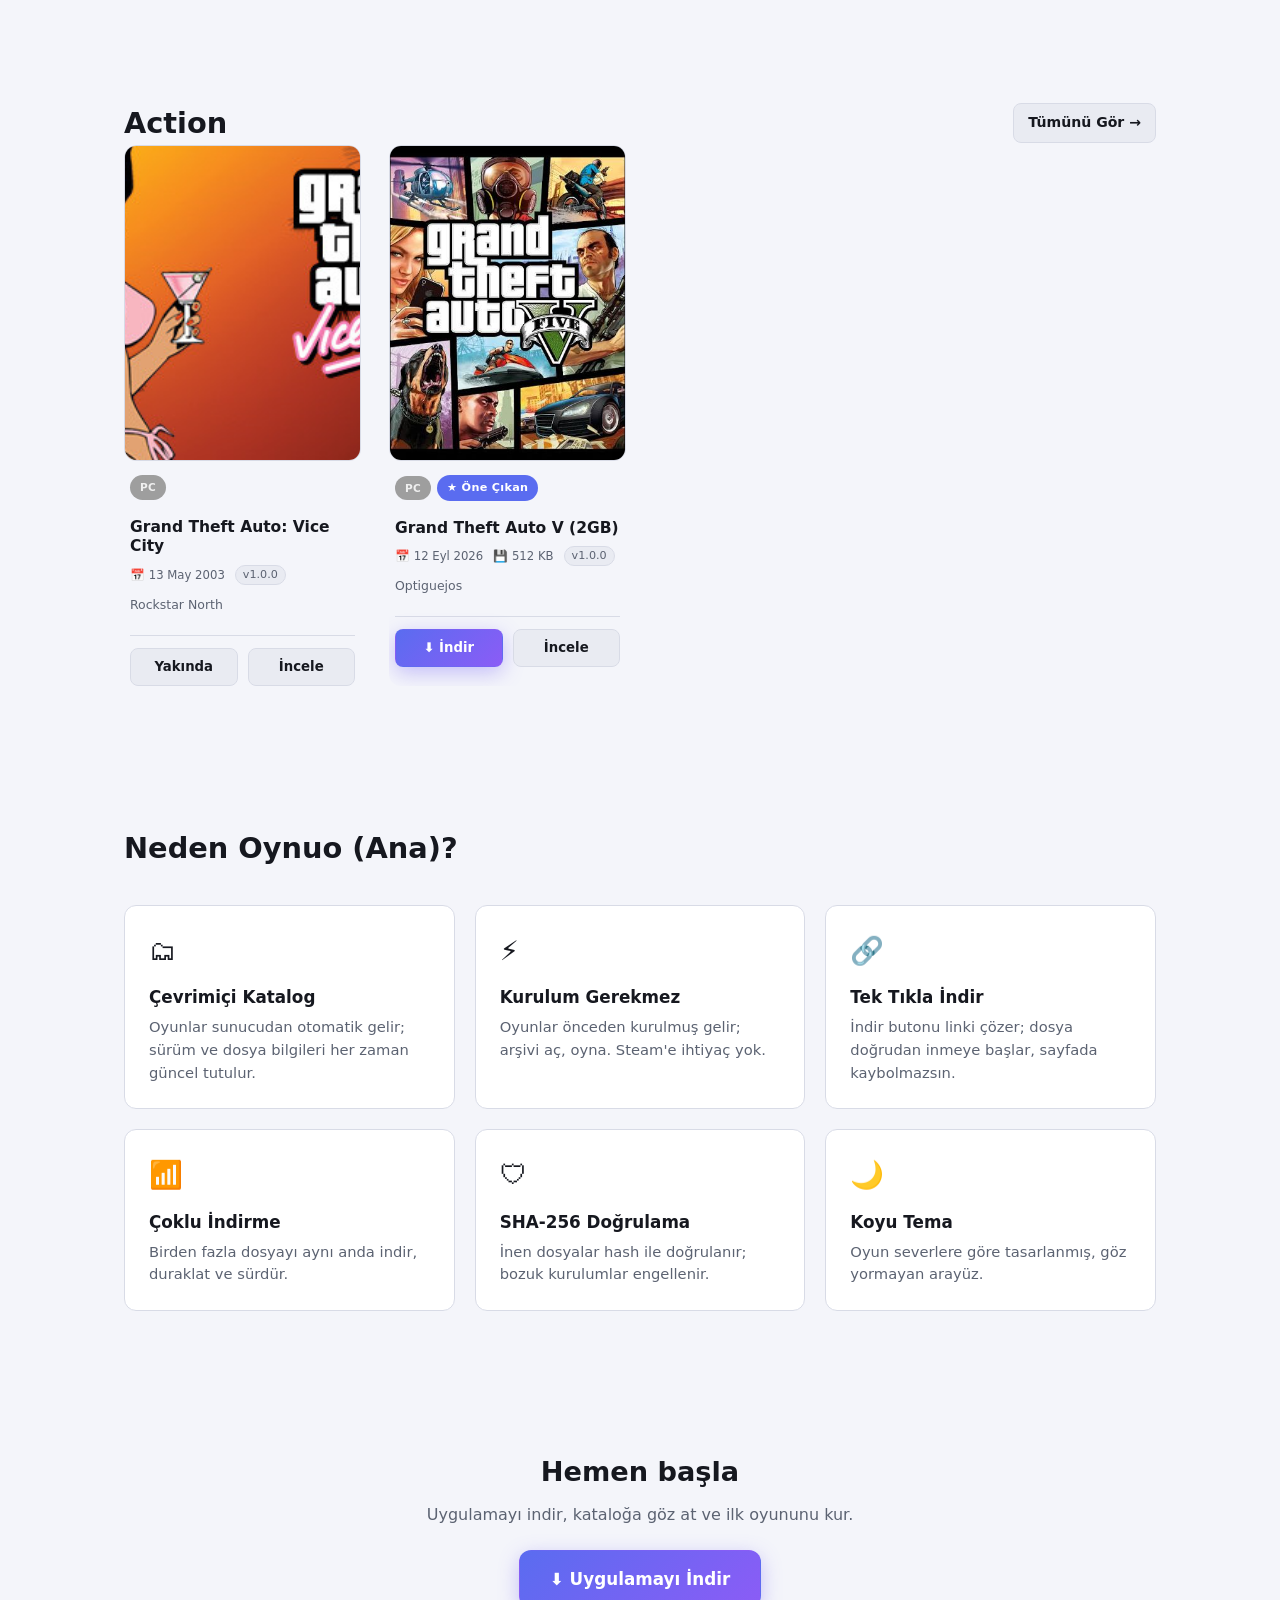
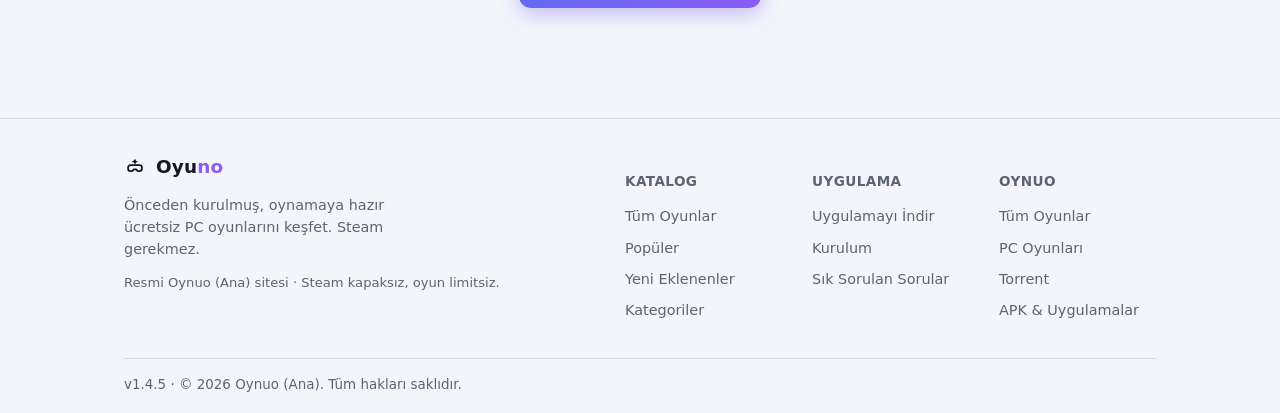
==== commit e18b53ba: "404 duzeltmesi ve Torrent istemcileri: indir sayfasindaki eski 1.4.4 linkleri 1.4.5'e cekildi, Oynuo" ====
--- a/index.html
+++ b/index.html
@@ -8,7 +8,7 @@
   <link rel="icon" href="logo.svg" type="image/svg+xml" />
   <link rel="icon" href="favicon.png" type="image/png" />
   <link rel="apple-touch-icon" href="apple-touch-icon.png" />
-  <link rel="stylesheet" href="style.css?v=20260929f" />
+  <link rel="stylesheet" href="style.css?v=20260929g" />
 </head>
 <body>
   
@@ -176,34 +176,87 @@
         <p class="page-sub">Platformuna göre en uygun paketi seç. PC için Oynuo masaüstü, Android için Oynuo APK.</p>
         <h2 class="apps-group-title" style="margin-top:6px;text-transform:none;font-size:1rem">🖥 PC — Oynuo Windows Uygulaması</h2>
         <div class="downloads">
-          <a class="card card-featured" href="downloads/Oynuo-1.4.4-installers.zip">
+          <a class="card card-featured" href="downloads/Oynuo-1.4.5-installers.zip">
             <div class="card-tag">Önerilen</div>
             <div class="card-icon">📦</div>
             <h3>Tüm Kurulumlar (ZIP)</h3>
             <p>Oynuo (Ana) kurulum (EXE) + MSI, tek arşivde.</p>
-            <div class="card-size" id="zipCardSize">4.0 MB</div>
+            <div class="card-size" id="zipCardSize">4.1 MB</div>
             <span class="btn btn-primary">ZIP İndir</span>
           </a>
-          <a class="card" href="downloads/Oynuo_1.4.4_x64-setup.exe">
+          <a class="card" href="downloads/Oynuo_1.4.5_x64-setup.exe">
             <div class="card-icon">⚙️</div>
             <h3>Kurulum (EXE)</h3>
             <p>NSIS kurulum sihirbazı. En kolay yol.</p>
             <div class="card-size" id="exeSize">1.2 MB</div>
             <span class="btn btn-ghost">EXE İndir</span>
           </a>
-          <a class="card" href="downloads/Oynuo_1.4.4_x64_en-US.msi">
+          <a class="card" href="downloads/Oynuo_PC_1.4.5_x64_en-US.msi">
             <div class="card-icon">🏢</div>
             <h3>MSI Paketi</h3>
             <p>Kurumsal dağıtım için Windows Installer.</p>
             <div class="card-size" id="msiSize">1.7 MB</div>
             <span class="btn btn-ghost">MSI İndir</span>
           </a>
-          <a class="card" href="downloads/Oynuo_1.4.4_portable.exe">
+          <a class="card" href="downloads/Oynuo_PC_1.4.5_portable.exe">
             <div class="card-icon">💾</div>
             <h3>Taşınabilir (EXE)</h3>
             <p>Kurulum gerektirmez; çift tıkla çalıştır.</p>
             <div class="card-size" id="portableSize">3.2 MB</div>
             <span class="btn btn-ghost">EXE İndir</span>
+          </a>
+        </div>
+
+        <h2 class="apps-group-title" style="margin-top:30px;text-transform:none;font-size:1rem">🧲 Torrent İstemcileri — Torrent Oyunları İçin Gerekli Programlar</h2>
+        <p class="page-sub" style="margin-bottom:14px">Torrent sekmesindeki oyunlar için önce aşağıdaki programlardan birini kur. Kurulumdan sonra oyun kartındaki <strong>Magnet'i Aç</strong> veya <strong>.torrent İndir</strong> butonuna dokunman yeterli; indirme otomatik başlar.</p>
+        <div class="downloads">
+          <a class="card" href="https://www.qbittorrent.org/" target="_blank" rel="noopener nofollow">
+            <div class="card-icon">🧲</div>
+            <h3>qBittorrent</h3>
+            <p>Acik kaynak, hafif ve en cok tercih edilen Torrent istemcisi. .torrent dosyasini veya magnet linkini surukleyip birakabilirsin.</p>
+            <span class="btn btn-ghost">Resmi Site</span>
+          </a>
+          <a class="card" href="https://transmissionbt.com/" target="_blank" rel="noopener nofollow">
+            <div class="card-icon">🧲</div>
+            <h3>Transmission</h3>
+            <p>Mac/Linux icin hafif Torrent istemcisi. macOS uygulamasiyla birlikte gelir.</p>
+            <span class="btn btn-ghost">Resmi Site</span>
+          </a>
+          <a class="card" href="https://deluge-torrent.org/" target="_blank" rel="noopener nofollow">
+            <div class="card-icon">🧲</div>
+            <h3>Deluge</h3>
+            <p>Python tabanli, ileri duzey ayar ve duzenleme isteyenler icin.</p>
+            <span class="btn btn-ghost">Resmi Site</span>
+          </a>
+          <a class="card" href="https://torrenthunt.net/" target="_blank" rel="noopener nofollow">
+            <div class="card-icon">🧲</div>
+            <h3>Torrent Hunt</h3>
+            <p>Coklu ag istemcisi; ayni anda birden fazla kaynaktan hizli indirme yapar.</p>
+            <span class="btn btn-ghost">Resmi Site</span>
+          </a>
+          <a class="card" href="https://www.vuze.com/" target="_blank" rel="noopener nofollow">
+            <div class="card-icon">🧲</div>
+            <h3>Vuze / Azureus</h3>
+            <p>Yerlesik BitTorrent motoru ve yerlesik oynatici iceren tam donanimli istemci.</p>
+            <span class="btn btn-ghost">Resmi Site</span>
+          </a>
+          <a class="card" href="https://motrix.app/" target="_blank" rel="noopener nofollow">
+            <div class="card-icon">🧲</div>
+            <h3>Motrix</h3>
+            <p>Hizli, sade ve modern arayuzlu, coklu indirme destekli istemci.</p>
+            <span class="btn btn-ghost">Resmi Site</span>
+          </a>
+          <a class="card" href="https://github.com/ruTorrent/ruTorrent" target="_blank" rel="noopener nofollow">
+            <div class="card-icon">🧲</div>
+            <h3>rtorrent / ruTorrent</h3>
+            <p>Sunucu (VPS) icin hafif arayuzsuz isteyenler icin web arayuzlu kurulum.</p>
+            <span class="btn btn-ghost">Resmi Site</span>
+          </a>
+          <a class="card" href="https://support.plex.tv/" target="_blank" rel="noopener nofollow">
+            <div class="card-icon">🧲</div>
+            <h3>Plex / Jellyfin torrent arayuzu</h3>
+            <p>Sunucuda calistirilan, medya kutuphanesi uzerinden torrent yonetim araci.</p>
+            <span class="btn btn-ghost">Resmi Site</span>
           </a>
         </div>
         <h2 class="apps-group-title" style="margin-top:30px;text-transform:none;font-size:1rem">🤖 Android — Oynuo Mobil Uygulaması (APK)</h2>
@@ -340,7 +393,7 @@
   <button id="feedbackBtn" class="feedback-fab" title="Geri Bildirim & Hata Bildir">💬</button>
   <button id="toTop" class="to-top" title="Yukarı Dön" aria-label="Yukarı dön">↑</button>
 
-  <script src="app.js?v=20260929f"></script>
+  <script src="app.js?v=20260929g"></script>
   <script>
     (function () {
       var tabs = document.querySelectorAll("#platformTabs .ptab");
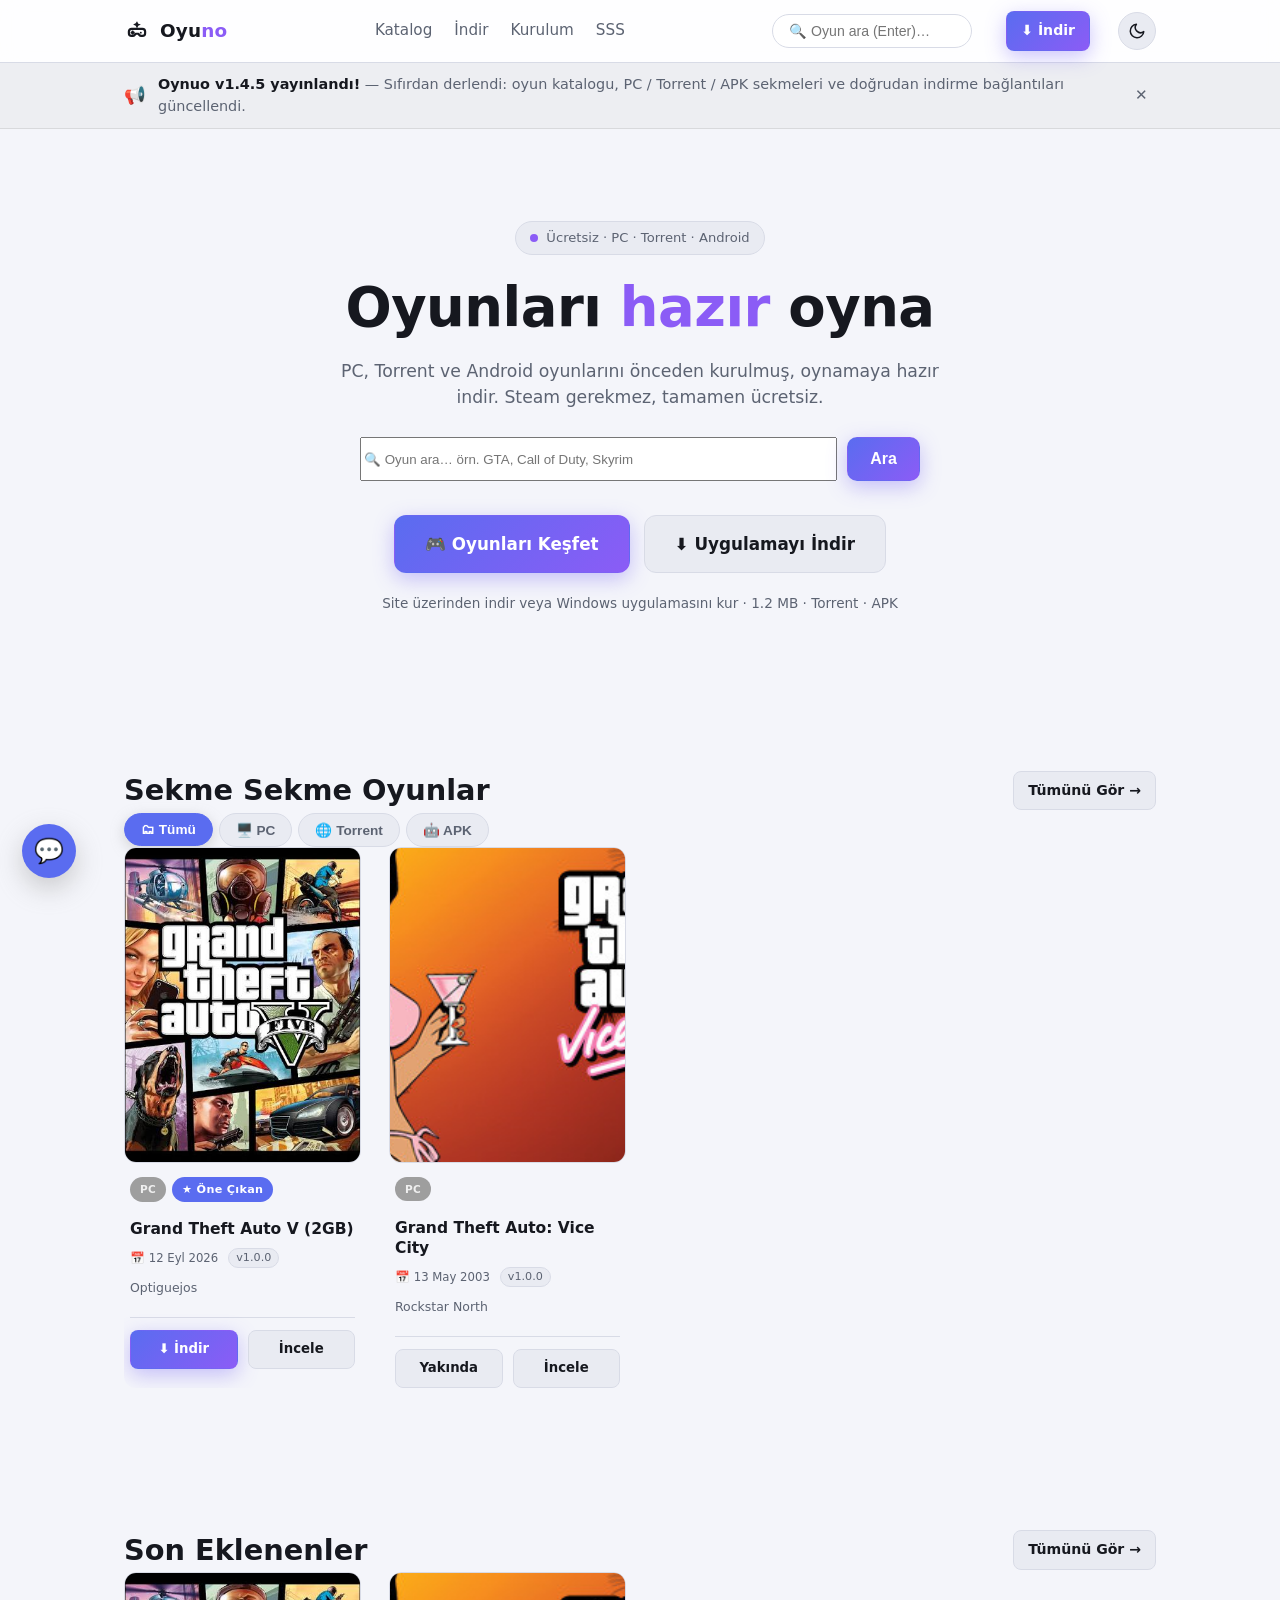
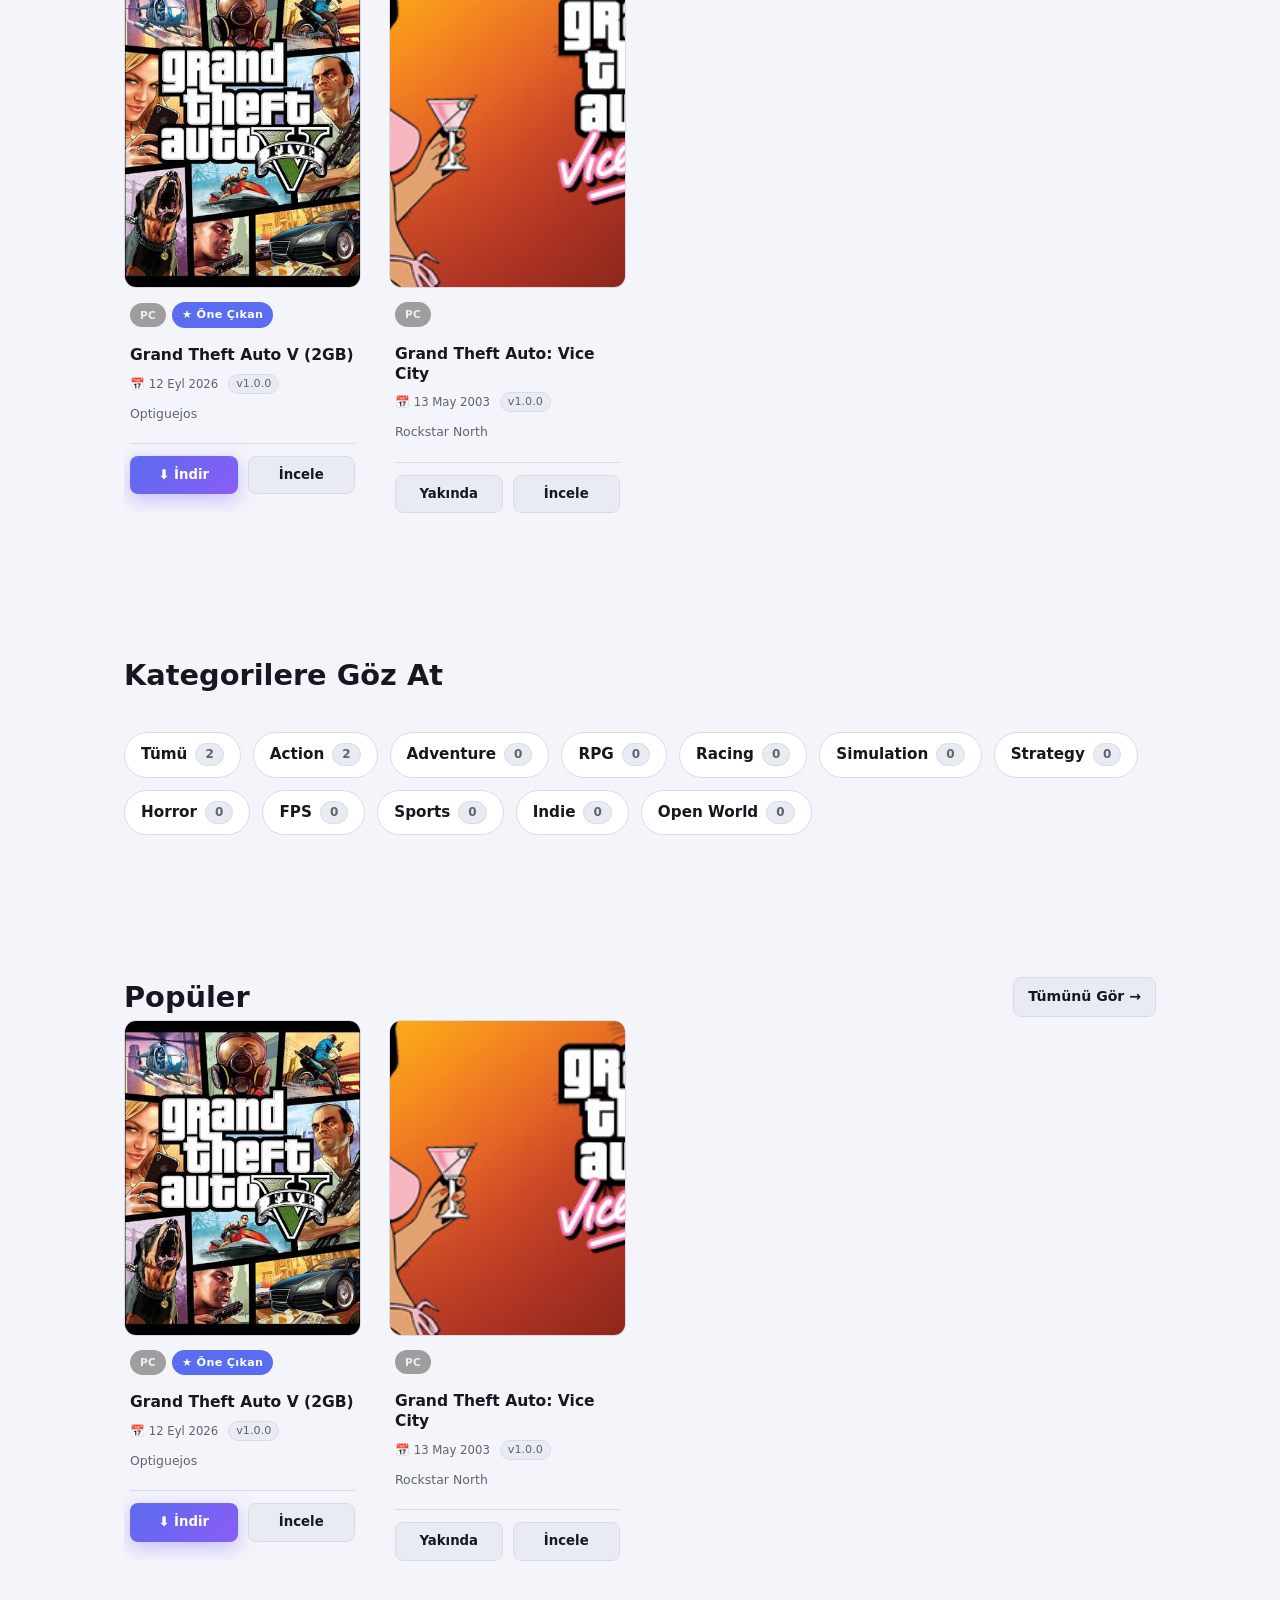
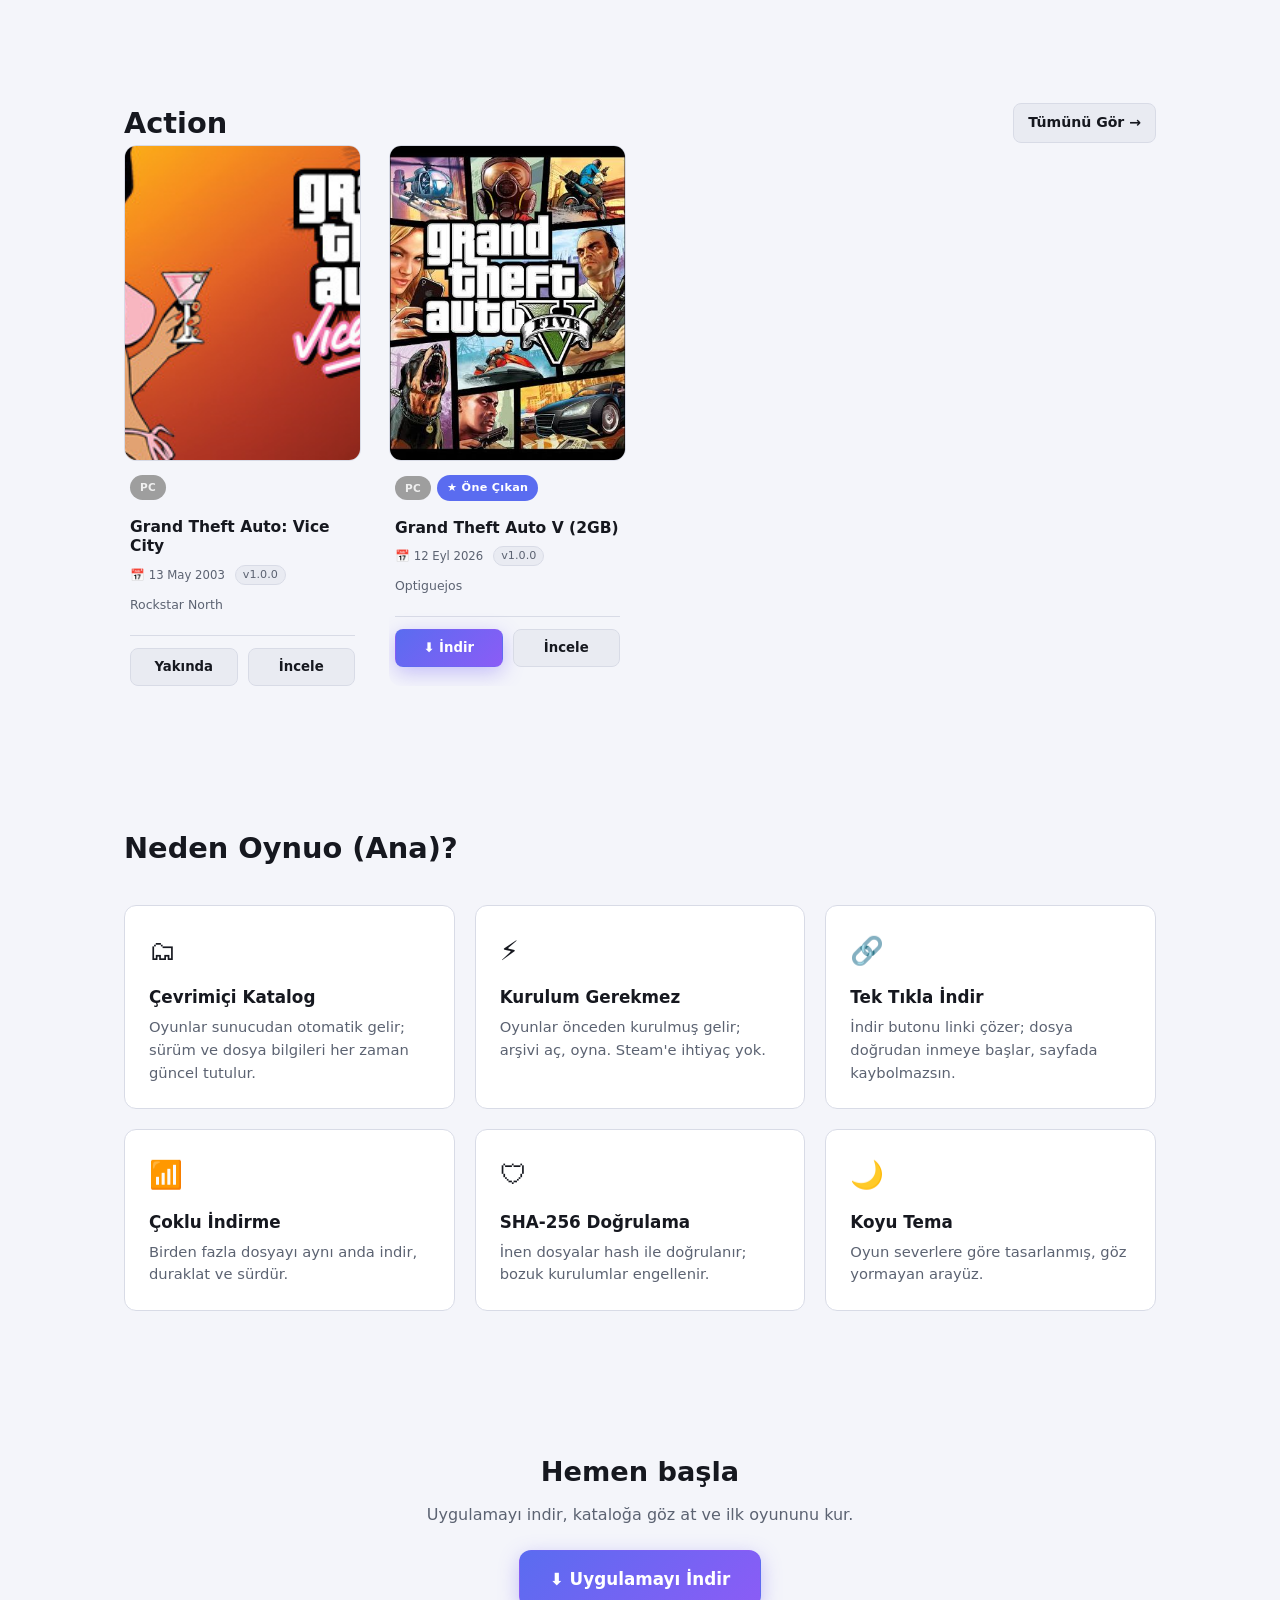
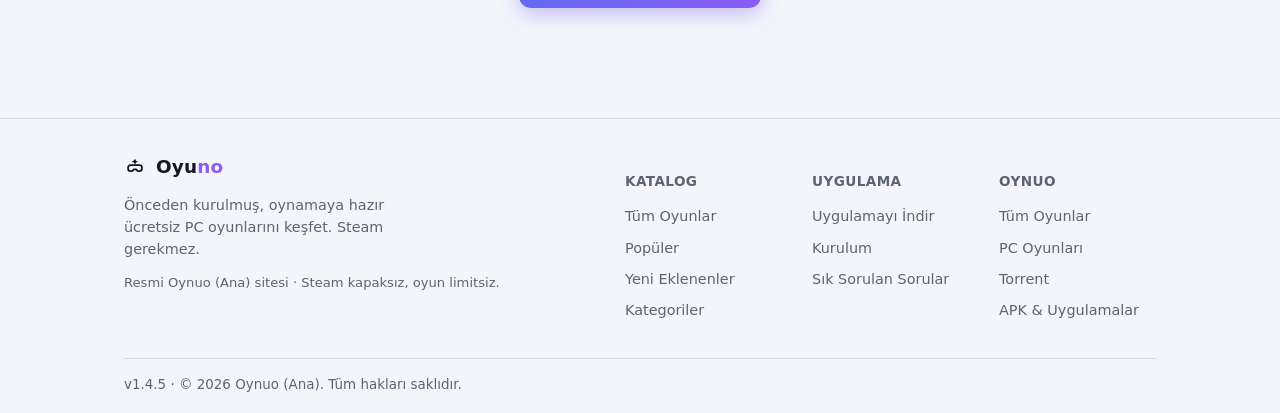
==== commit 39f6c1d5: "PC uygulamasi icin duzeltmeler: 15 sahte APK oyunu silindi, demo oyun dosyalari (1.3GB GTAViceCity-o" ====
--- a/index.html
+++ b/index.html
@@ -8,7 +8,7 @@
   <link rel="icon" href="logo.svg" type="image/svg+xml" />
   <link rel="icon" href="favicon.png" type="image/png" />
   <link rel="apple-touch-icon" href="apple-touch-icon.png" />
-  <link rel="stylesheet" href="style.css?v=20260929g" />
+  <link rel="stylesheet" href="style.css?v=20260929h" />
 </head>
 <body>
   
@@ -256,6 +256,42 @@
             <div class="card-icon">🧲</div>
             <h3>Plex / Jellyfin torrent arayuzu</h3>
             <p>Sunucuda calistirilan, medya kutuphanesi uzerinden torrent yonetim araci.</p>
+            <span class="btn btn-ghost">Resmi Site</span>
+          </a>
+          <a class="card" href="https://www.utorrent.com/" target="_blank" rel="noopener nofollow">
+            <div class="card-icon">🧲</div>
+            <h3>uTorrent</h3>
+            <p>Windows icin en yaygin kullanilan Torrent istemcisi. Kurulumdan sonra .torrent dosyasini acinca otomatik eklenir.</p>
+            <span class="btn btn-ghost">Resmi Site</span>
+          </a>
+          <a class="card" href="https://www.bitcomet.com/" target="_blank" rel="noopener nofollow">
+            <div class="card-icon">🧲</div>
+            <h3>BitComet</h3>
+            <p>Coklu baglanti (BT/PT/DHT) ve yerlesik yorum/kesif paneli olan gelismis istemci.</p>
+            <span class="btn btn-ghost">Resmi Site</span>
+          </a>
+          <a class="card" href="https://www.qbittorrent.org/" target="_blank" rel="noopener nofollow">
+            <div class="card-icon">🧲</div>
+            <h3>qBittorrent</h3>
+            <p>Acik kaynak, reklamsiz; coklu iz ve hiz sinirlama secenekleri sunan en cok tercih edilen istemci.</p>
+            <span class="btn btn-ghost">Resmi Site</span>
+          </a>
+          <a class="card" href="https://apps.kde.org/ktorrent/" target="_blank" rel="noopener nofollow">
+            <div class="card-icon">🧲</div>
+            <h3>KTorrent</h3>
+            <p>KDE masaustu icin hafif ve genisletilebilir istemci.</p>
+            <span class="btn btn-ghost">Resmi Site</span>
+          </a>
+          <a class="card" href="https://tribler.org/" target="_blank" rel="noopener nofollow">
+            <div class="card-icon">🧲</div>
+            <h3>Tribler</h3>
+            <p>Akademik proje; dagitik ve reklamsiz deneysel istemci.</p>
+            <span class="btn btn-ghost">Resmi Site</span>
+          </a>
+          <a class="card" href="https://flood.js.org/" target="_blank" rel="noopener nofollow">
+            <div class="card-icon">🧲</div>
+            <h3>Flood (web)</h3>
+            <p>Tarayici uzerinden calisan, masaustu uygulamasi gerektirmeyen hafif secenek.</p>
             <span class="btn btn-ghost">Resmi Site</span>
           </a>
         </div>
@@ -393,7 +429,7 @@
   <button id="feedbackBtn" class="feedback-fab" title="Geri Bildirim & Hata Bildir">💬</button>
   <button id="toTop" class="to-top" title="Yukarı Dön" aria-label="Yukarı dön">↑</button>
 
-  <script src="app.js?v=20260929g"></script>
+  <script src="app.js?v=20260929h"></script>
   <script>
     (function () {
       var tabs = document.querySelectorAll("#platformTabs .ptab");
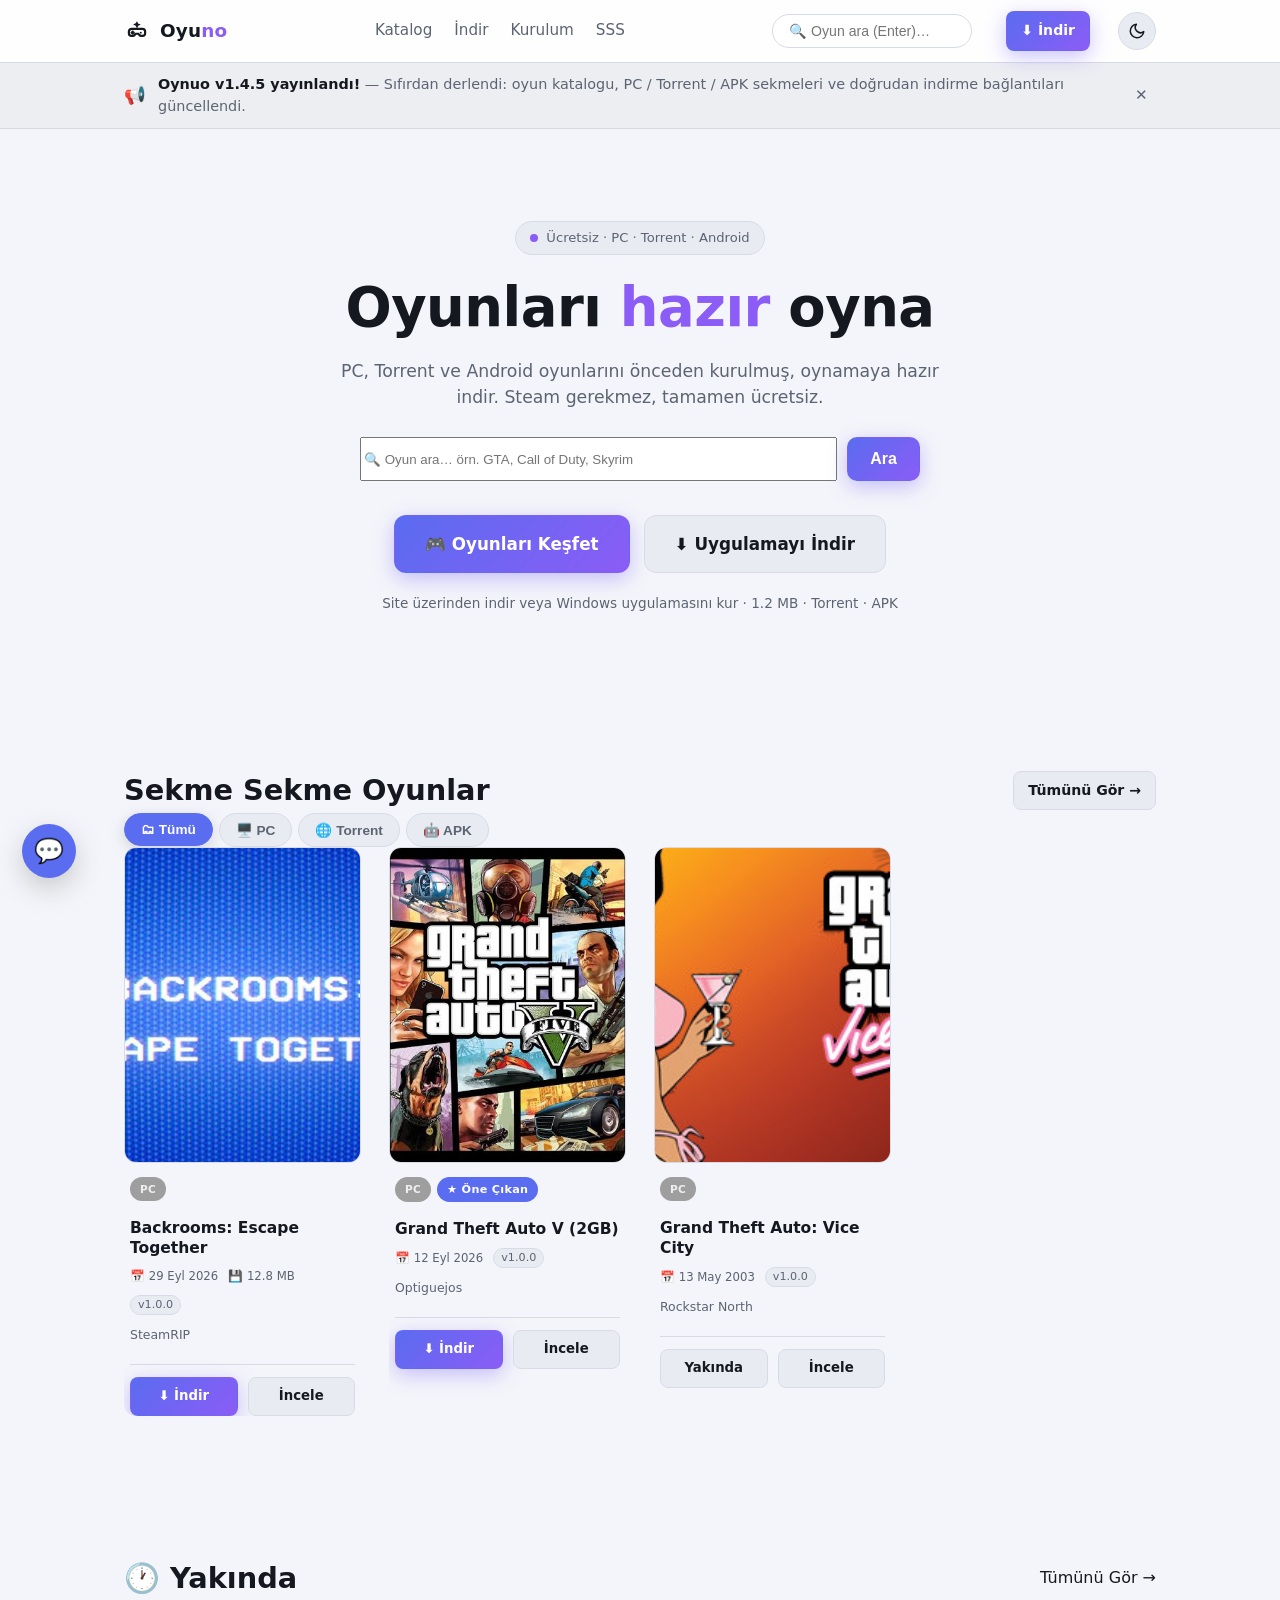
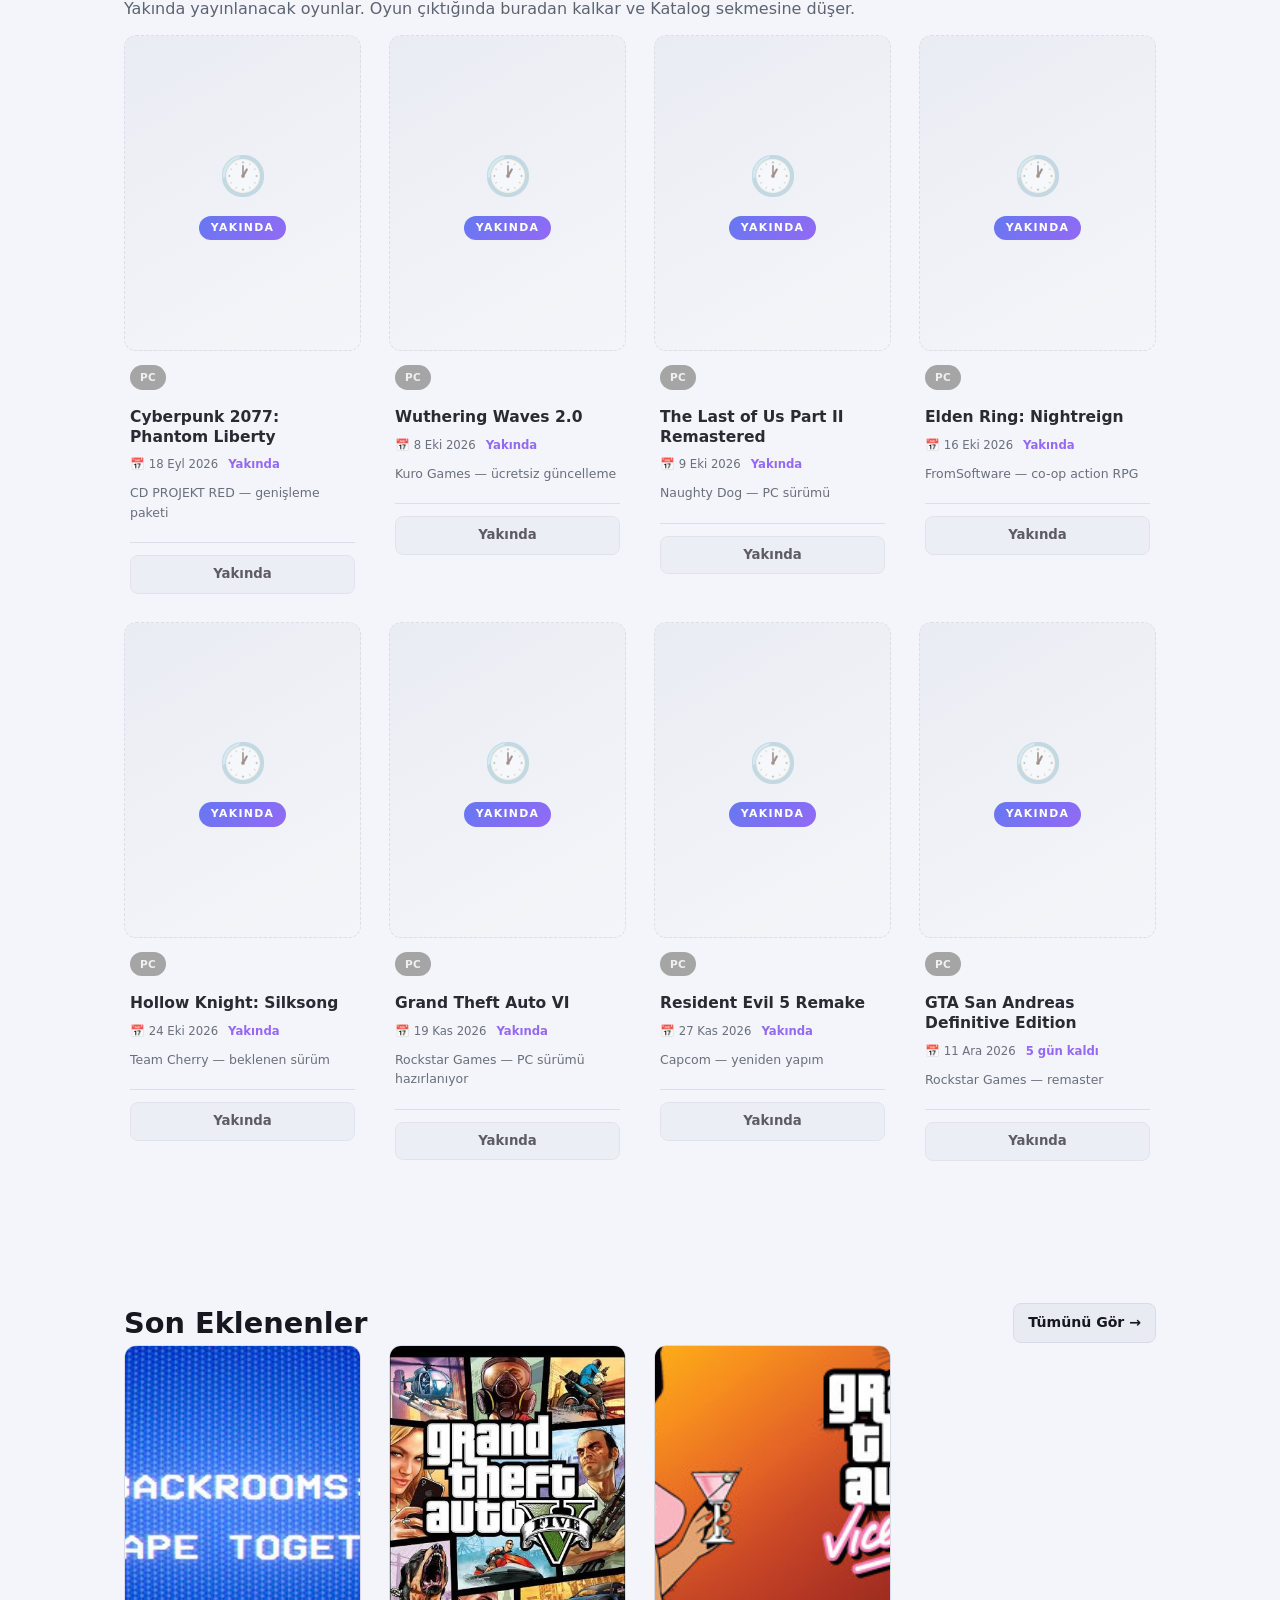
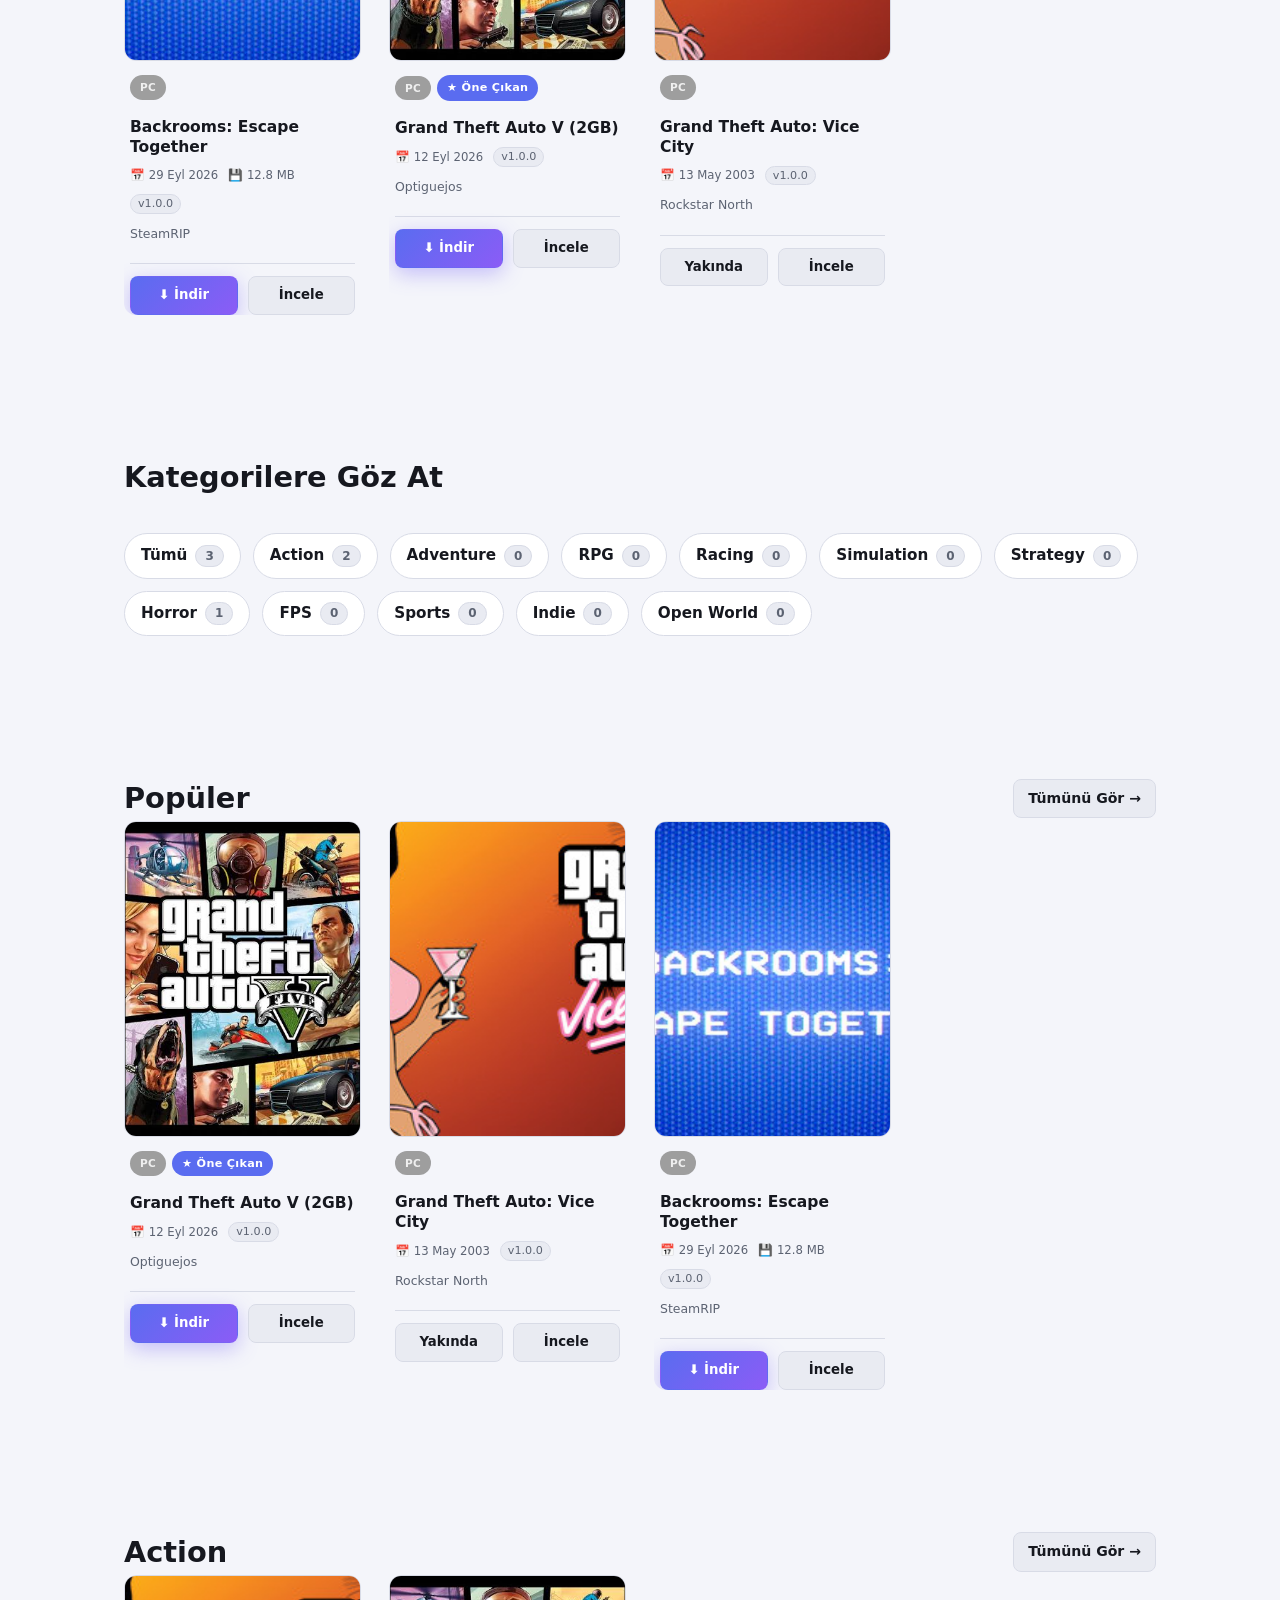
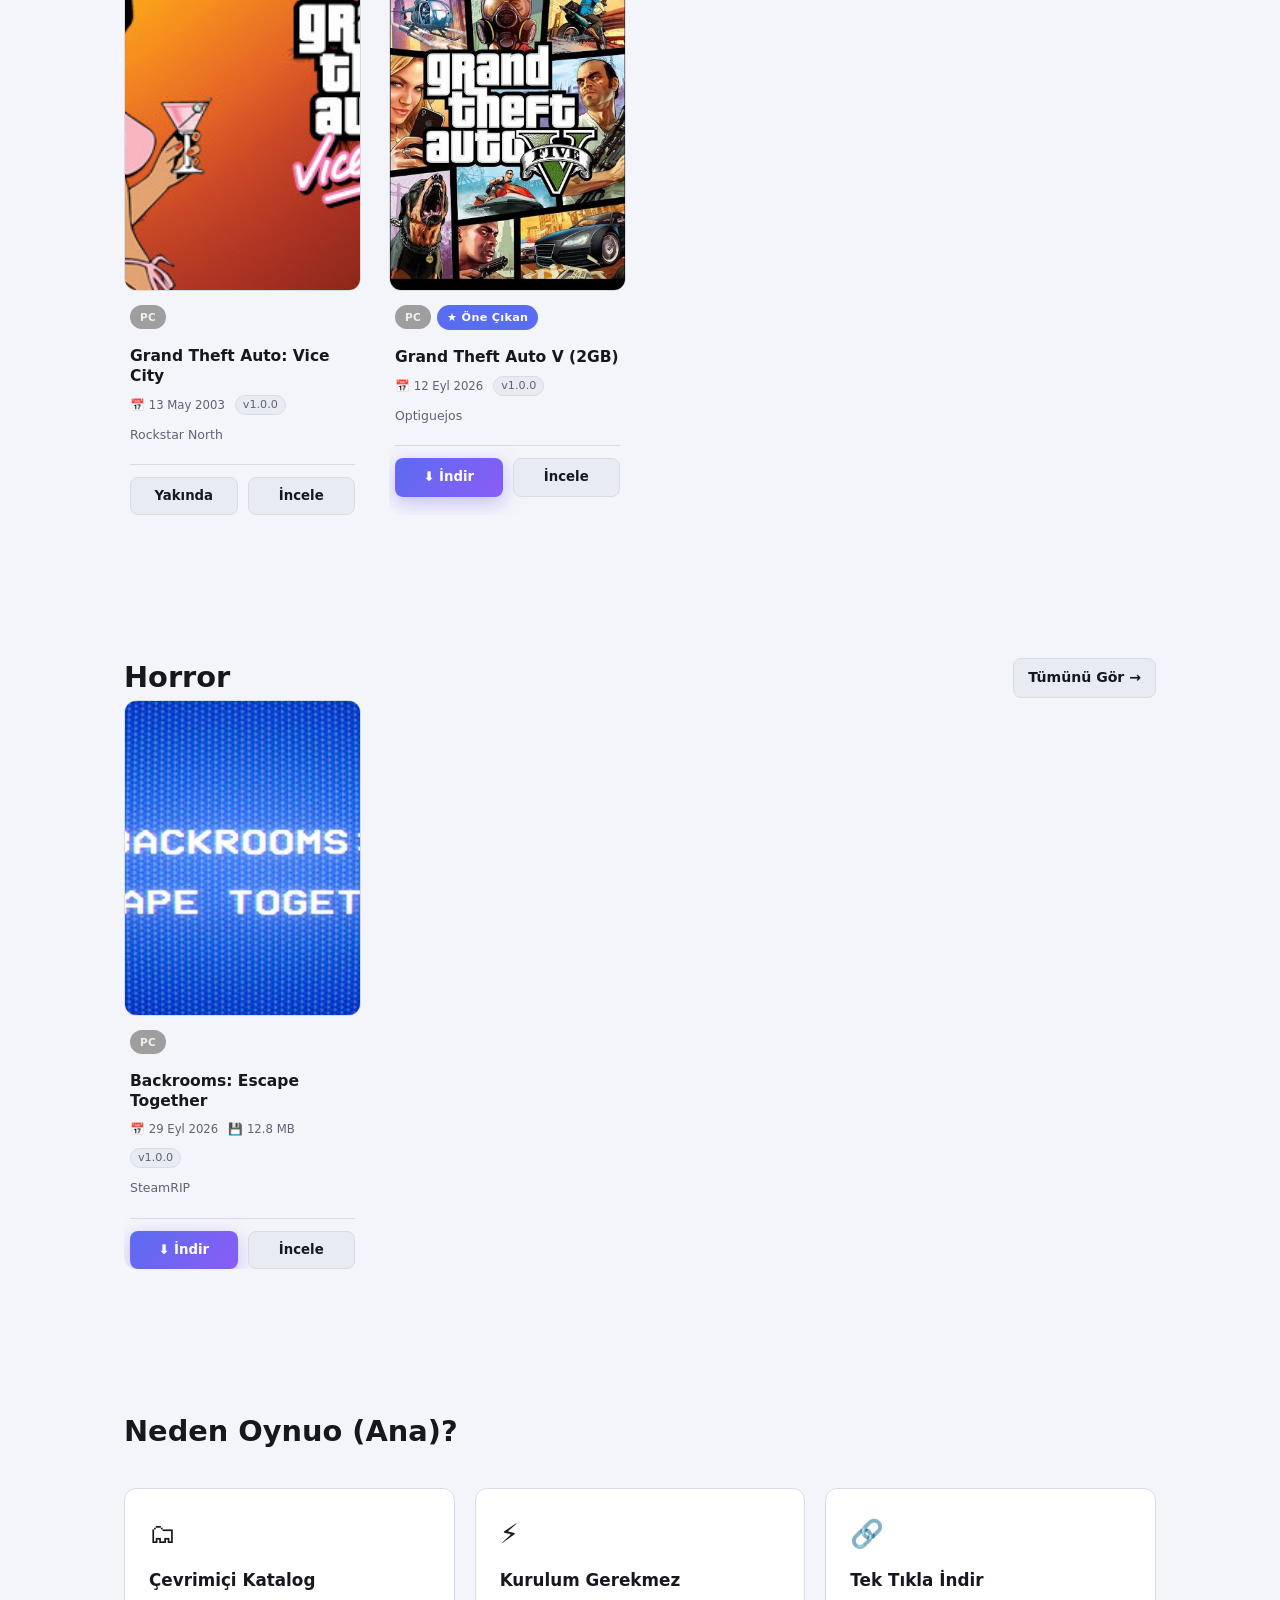
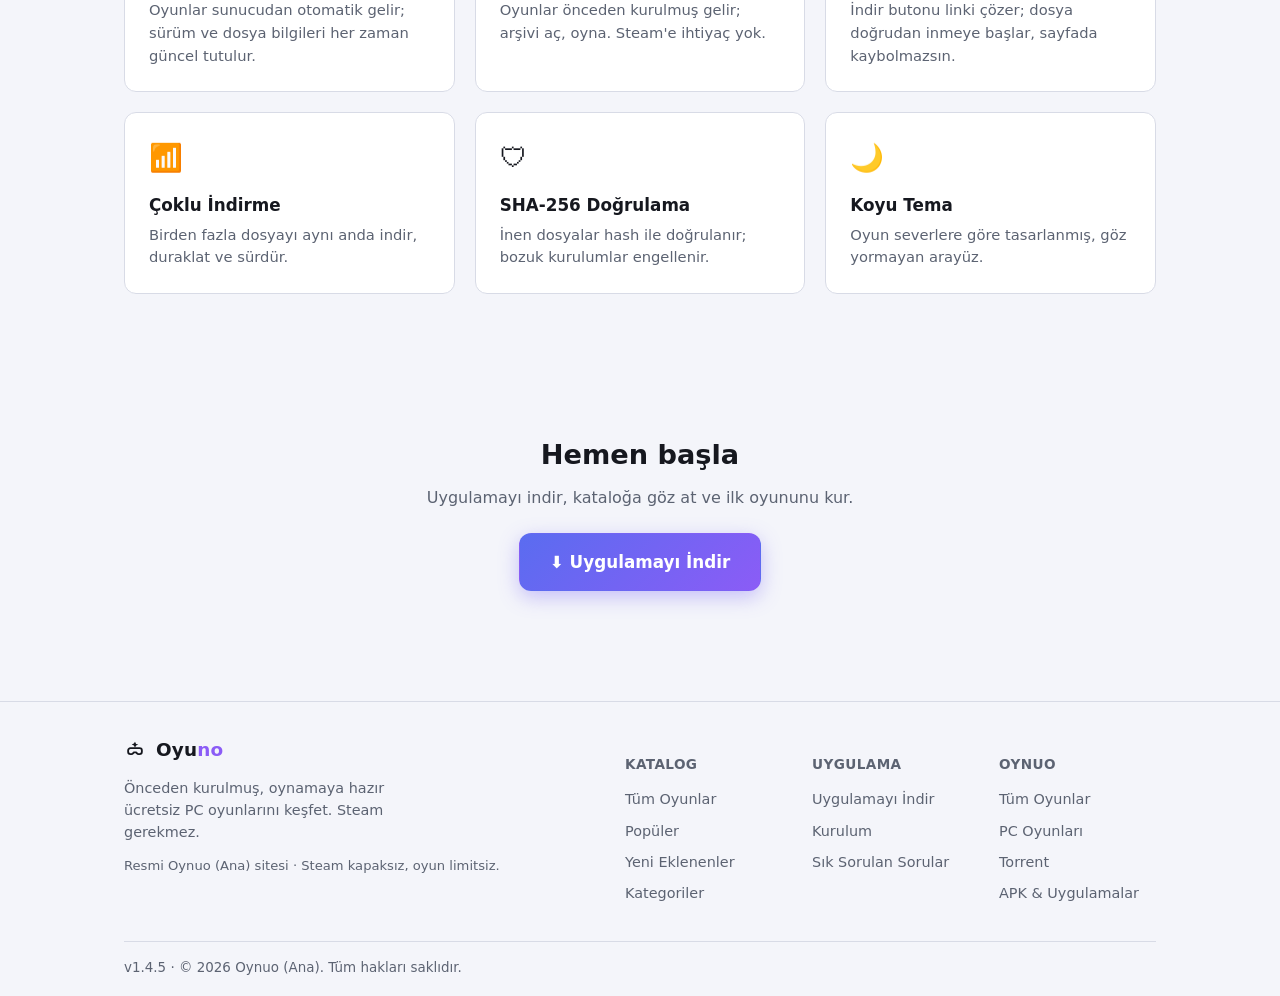
==== commit 64f4d563: "Yakinda cikacak oyunlar: catalog'a upcomingGames alani (8 gercek duyurulan oyun), sitede 'Yakin'da' " ====
--- a/index.html
+++ b/index.html
@@ -8,7 +8,7 @@
   <link rel="icon" href="logo.svg" type="image/svg+xml" />
   <link rel="icon" href="favicon.png" type="image/png" />
   <link rel="apple-touch-icon" href="apple-touch-icon.png" />
-  <link rel="stylesheet" href="style.css?v=20260929h" />
+  <link rel="stylesheet" href="style.css?v=20260929i" />
 </head>
 <body>
   
@@ -77,6 +77,17 @@
             <button type="button" class="ptab" data-platform="apk" role="tab" aria-selected="false">🤖 APK</button>
           </nav>
           <div id="homePlatformGrid" class="grid"><div class="loader"></div></div>
+        </div>
+      </section>
+
+      <section class="section" id="homeUpcomingSection">
+        <div class="wrap">
+          <div class="section-head">
+            <h2 class="section-title">🕐 Yakında</h2>
+            <a class="section-more" href="#/katalog">Tümünü Gör →</a>
+          </div>
+          <p class="dim" style="margin:-4px 0 14px">Yakında yayınlanacak oyunlar. Oyun çıktığında buradan kalkar ve Katalog sekmesine düşer.</p>
+          <div class="grid" id="homeUpcomingGrid"></div>
         </div>
       </section>
 
@@ -429,7 +440,7 @@
   <button id="feedbackBtn" class="feedback-fab" title="Geri Bildirim & Hata Bildir">💬</button>
   <button id="toTop" class="to-top" title="Yukarı Dön" aria-label="Yukarı dön">↑</button>
 
-  <script src="app.js?v=20260929h"></script>
+  <script src="app.js?v=20260929i"></script>
   <script>
     (function () {
       var tabs = document.querySelectorAll("#platformTabs .ptab");
--- a/style.css
+++ b/style.css
@@ -564,4 +564,21 @@
 .ptab:hover{color:var(--text);border-color:var(--primary)}
 .ptab.active{background:var(--primary);border-color:var(--primary);color:#111;box-shadow:0 4px 14px rgba(150,150,150,.35)}[data-theme="light"] .ptab.active{color:#fff}
 .ptab:active{transform:scale(.97)}
-@media(max-width:640px){.ptab{padding:7px 12px;font-size:.8rem}}+@media(max-width:640px){.ptab{padding:7px 12px;font-size:.8rem}}
+/* ---------- Yakinda (coming soon) kartlari ---------- */
+.gcard-soon { opacity: .92; }
+.gcard-soon .gcard-title { cursor: default; }
+.gcard-cover-soon {
+  display: flex; flex-direction: column; align-items: center; justify-content: center; gap: 10px;
+  background: linear-gradient(150deg, var(--bg-raised), var(--bg));
+  border: 1px dashed var(--border); cursor: default;
+}
+.gcard-cover-soon .soon-mark { font-size: 2.4rem; opacity: .55; }
+.soon-label {
+  font-size: .68rem; font-weight: 700; letter-spacing: .12em; text-transform: uppercase;
+  background: linear-gradient(135deg, var(--primary), var(--accent)); color: #fff;
+  padding: 4px 12px; border-radius: 999px;
+}
+[data-theme="light"] .soon-label { color: #fff; }
+.soon-rel { color: var(--accent); font-weight: 700; white-space: nowrap; }
+.gcard-soon:hover { transform: none; }
